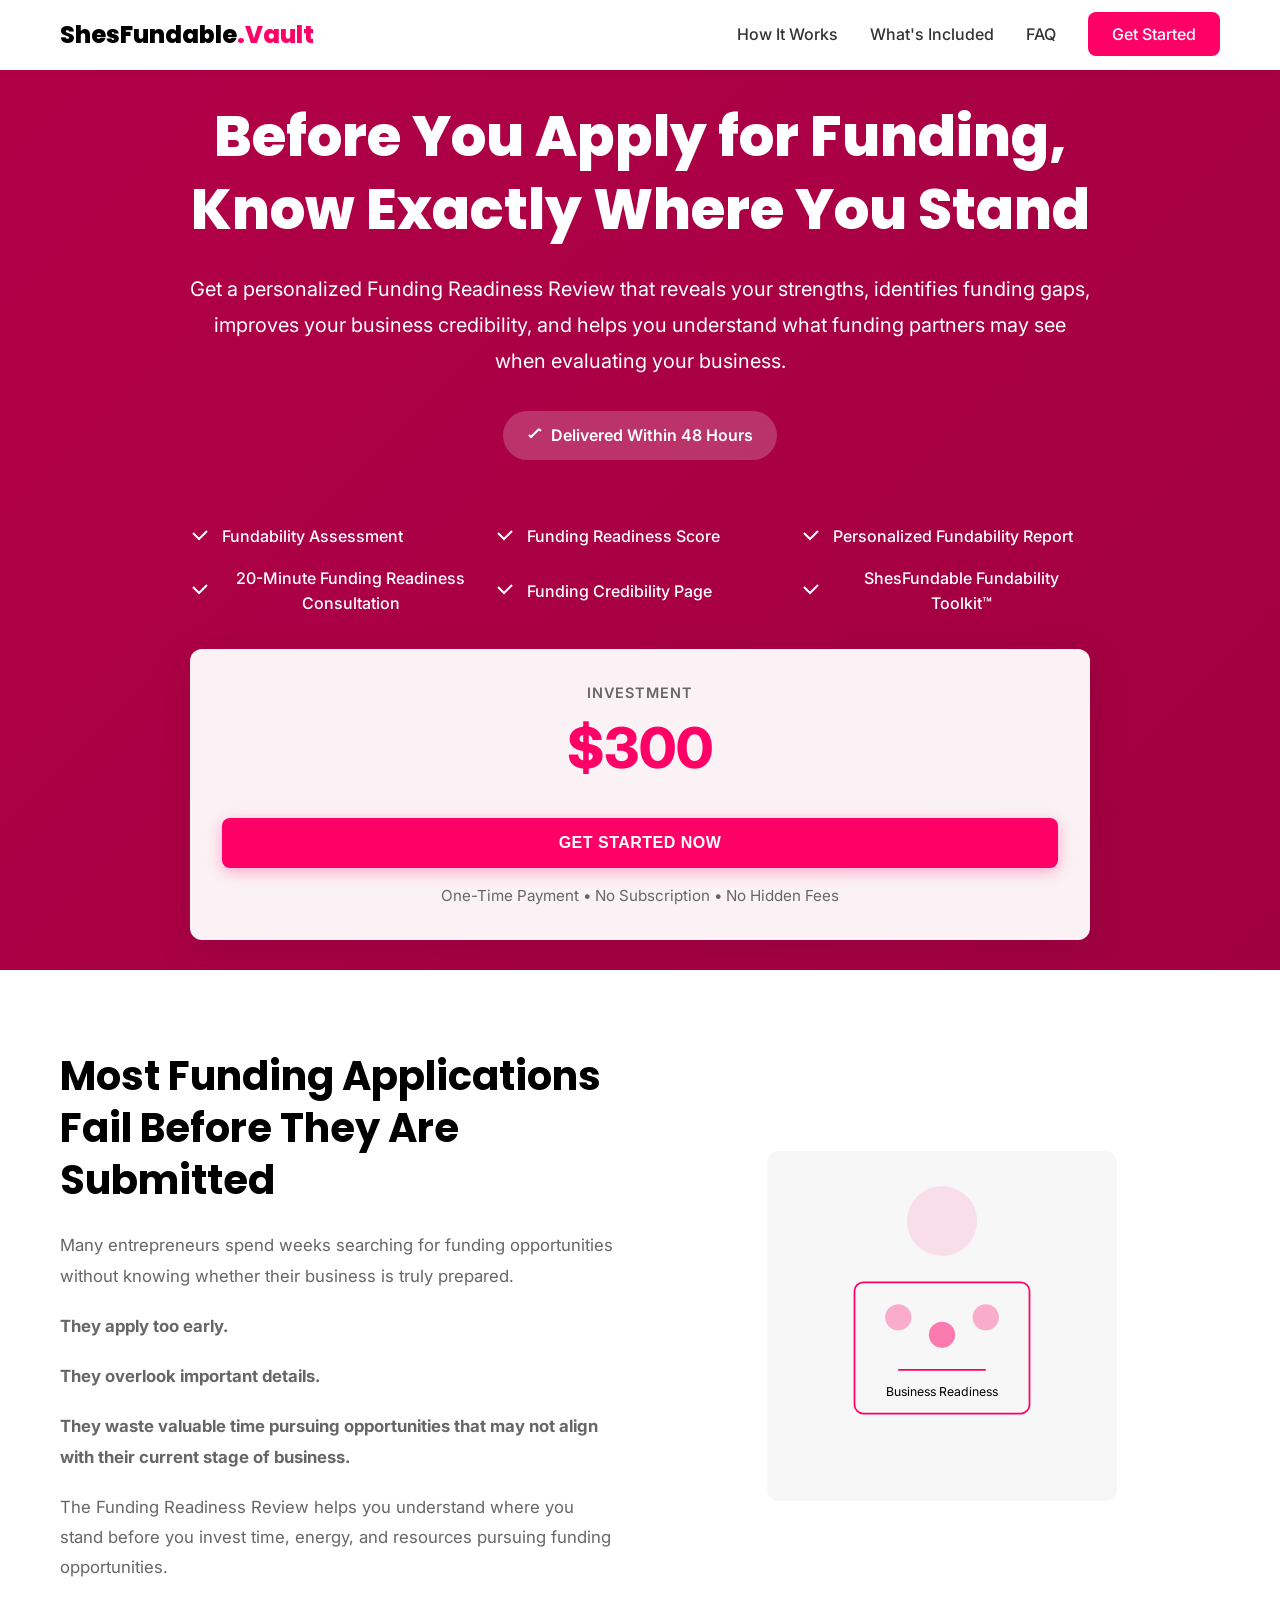
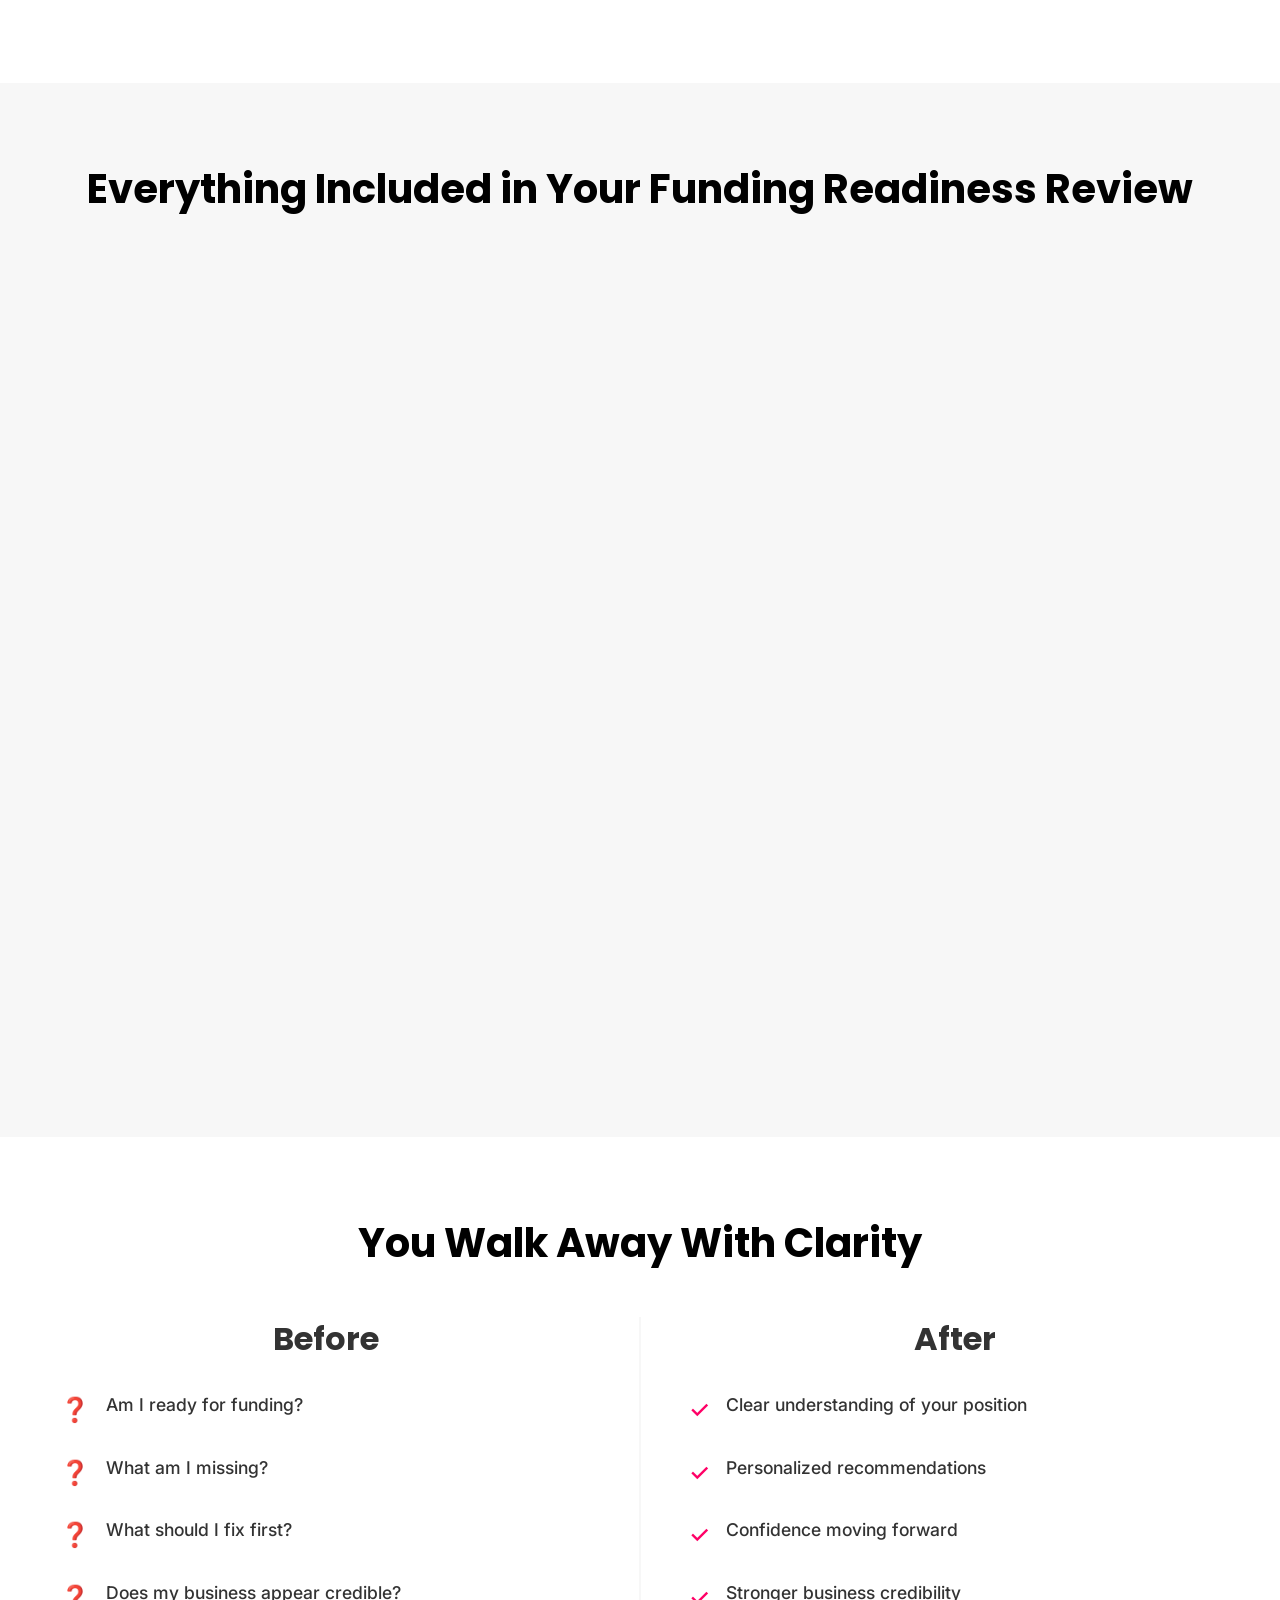
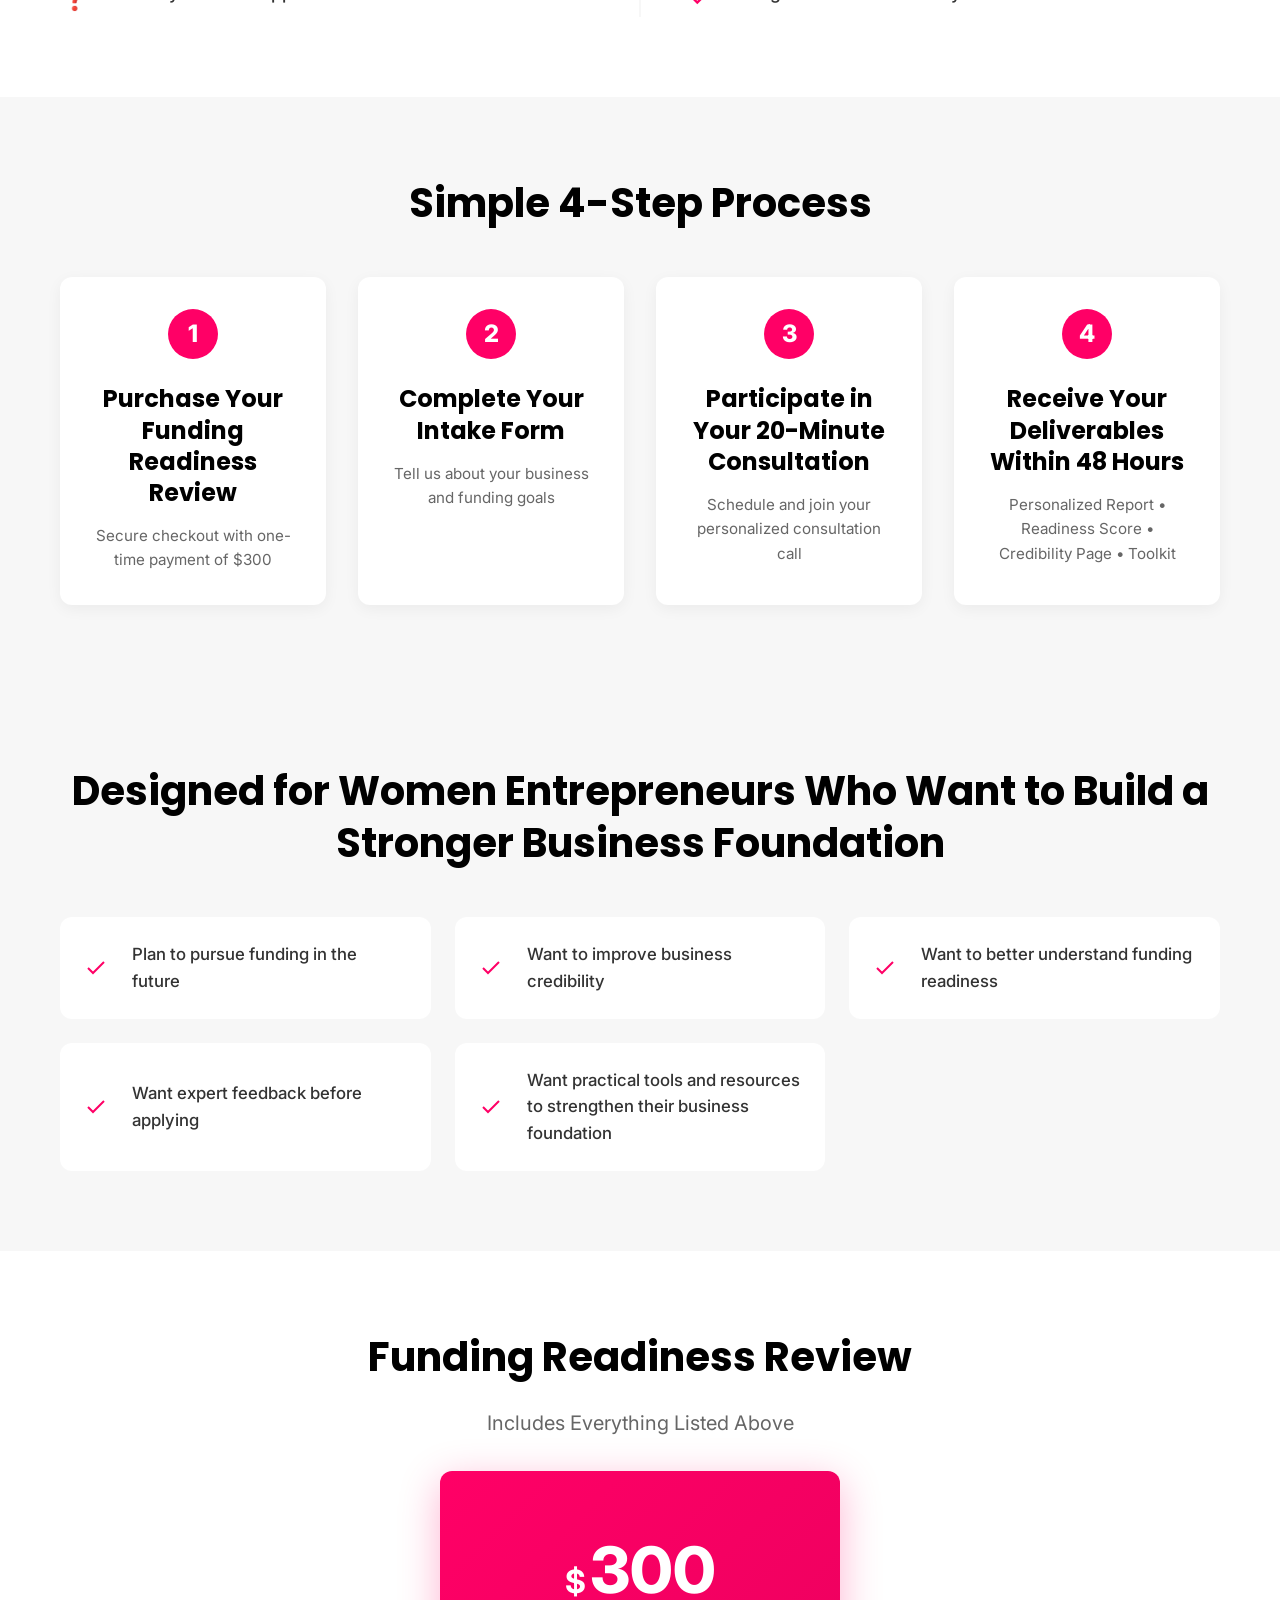
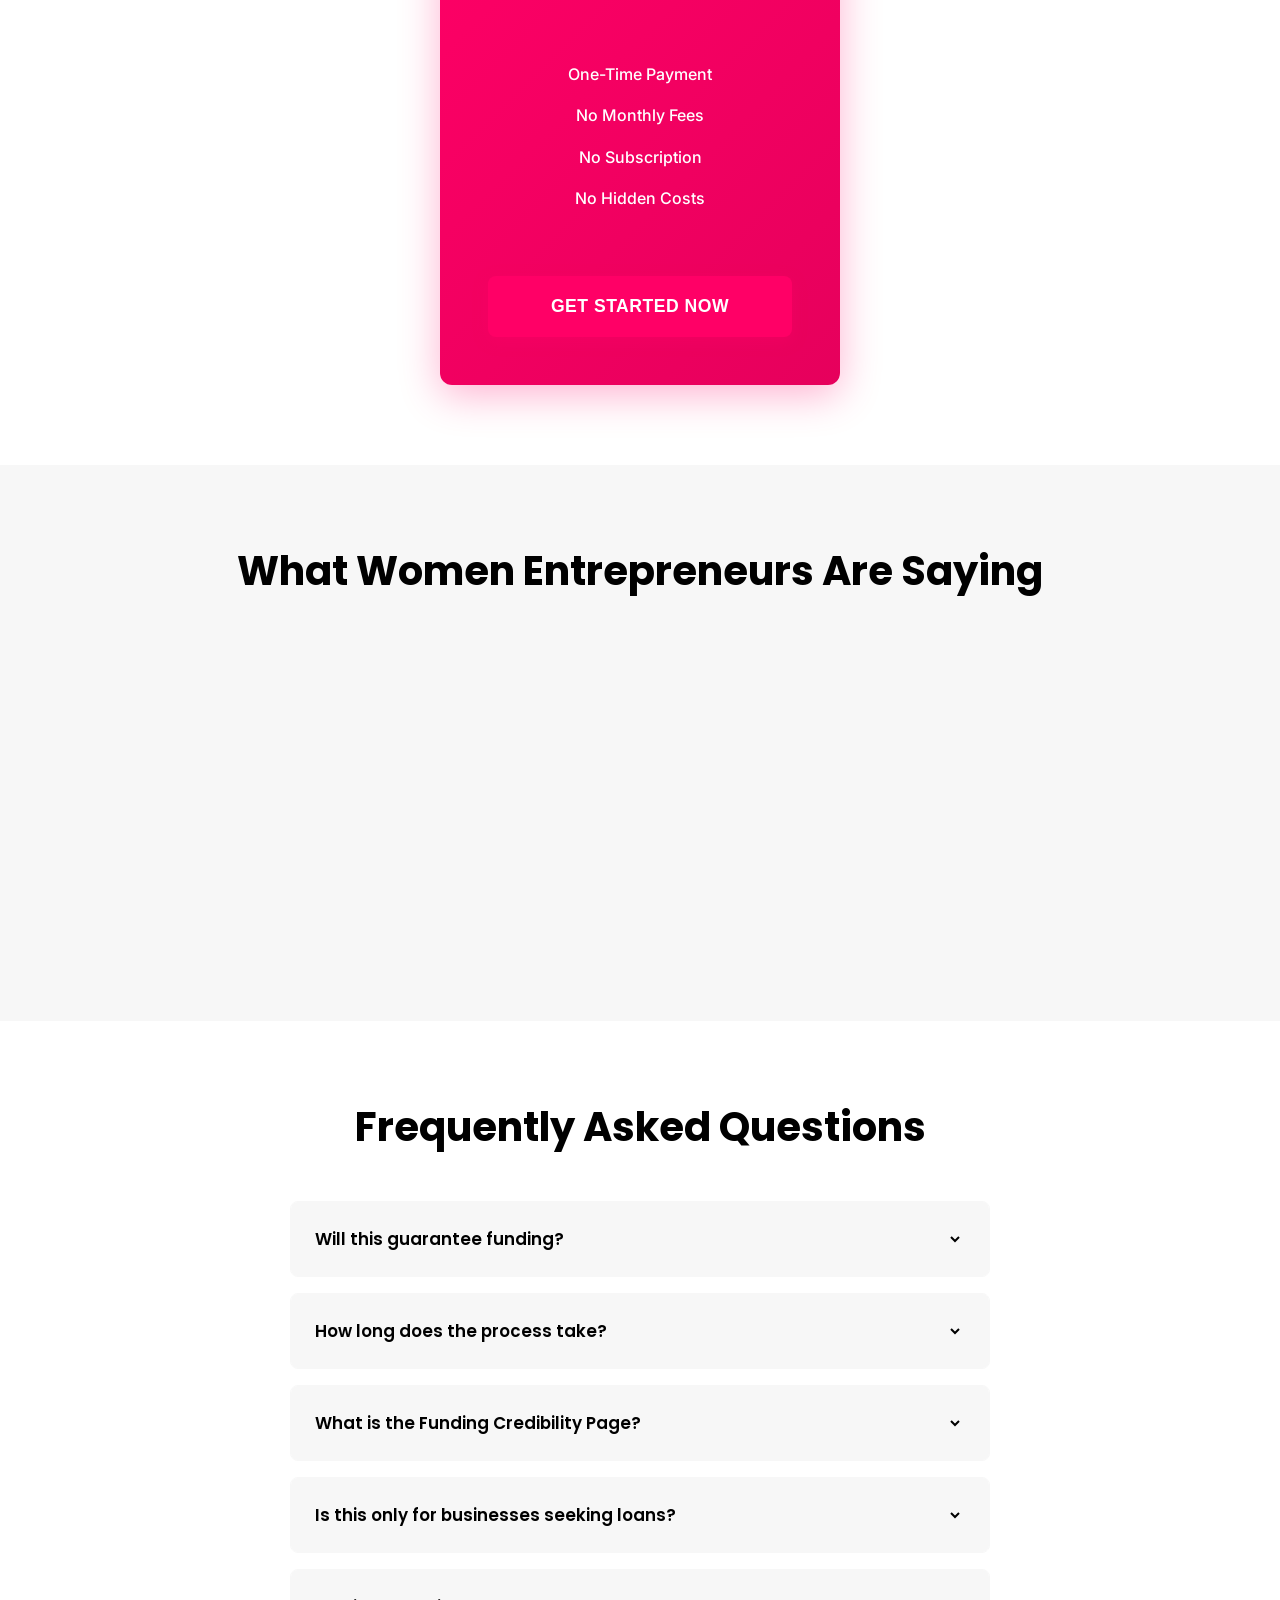
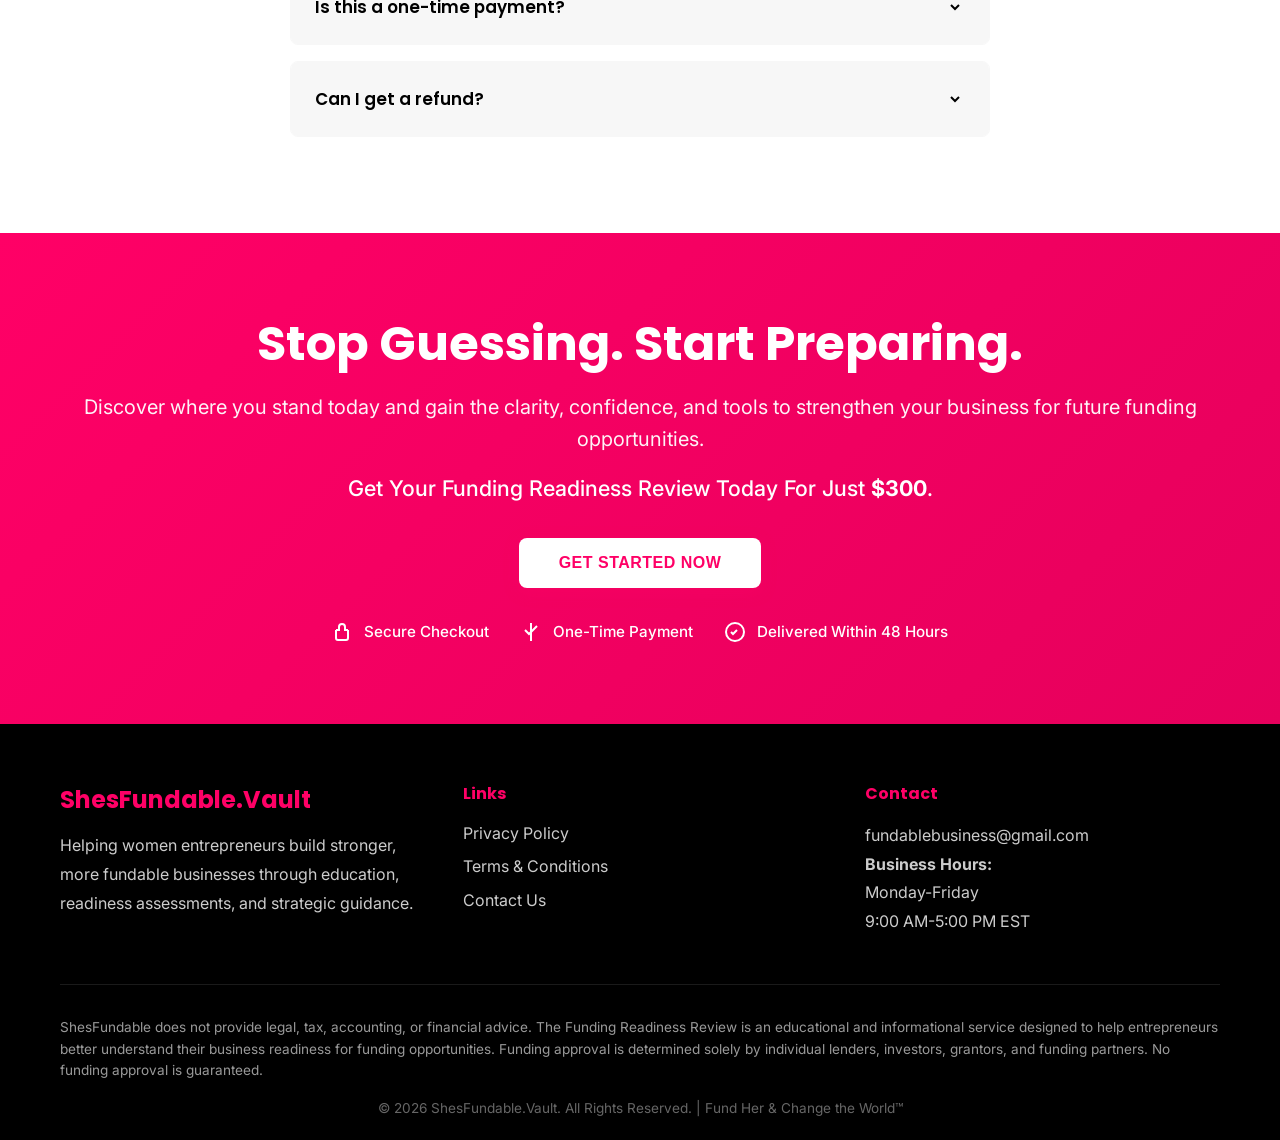
==== index.html @ 607b76cc "Initial commit: Complete ShesFundable.Vault landing page" ====
<!DOCTYPE html>
<html lang="en">
<head>
    <meta charset="UTF-8">
    <meta name="viewport" content="width=device-width, initial-scale=1.0">
    <meta name="description" content="Get a personalized Funding Readiness Review that reveals your strengths, identifies funding gaps, and helps you understand what funding partners may see when evaluating your business.">
    <meta name="theme-color" content="#FF0066">
    
    <!-- Open Graph Tags -->
    <meta property="og:title" content="ShesFundable.Vault - Funding Readiness Review">
    <meta property="og:description" content="Know exactly where you stand before applying for funding. Get clarity, confidence, and tools to strengthen your business.">
    <meta property="og:type" content="website">
    <meta property="og:url" content="https://shesfundable.vault">
    
    <!-- Schema Markup -->
    <script type="application/ld+json">
    {
      "@context": "https://schema.org",
      "@type": "Service",
      "name": "Funding Readiness Review",
      "description": "A personalized assessment service for women entrepreneurs preparing for funding.",
      "provider": {
        "@type": "Organization",
        "name": "ShesFundable.Vault",
        "url": "https://shesfundable.vault"
      },
      "areaServed": "US",
      "priceRange": "$300"
    }
    </script>
    
    <title>ShesFundable.Vault - Funding Readiness Review for Women Entrepreneurs</title>
    <link rel="stylesheet" href="styles.css">
    <link rel="preconnect" href="https://fonts.googleapis.com">
    <link rel="preconnect" href="https://fonts.gstatic.com" crossorigin>
    <link href="https://fonts.googleapis.com/css2?family=Poppins:wght@400;600;700;800&family=Inter:wght@400;500;600&display=swap" rel="stylesheet">
</head>
<body>
    <!-- Scroll to Top Button -->
    <button id="scrollToTop" class="scroll-to-top" aria-label="Scroll to top">
        <svg width="20" height="20" viewBox="0 0 20 20" fill="none" stroke="currentColor" stroke-width="2">
            <path d="M10 18V2M2 10l8-8 8 8"/>
        </svg>
    </button>

    <!-- Navigation -->
    <nav class="navbar" id="navbar">
        <div class="nav-container">
            <div class="nav-logo">
                <span class="logo-text">ShesFundable<span class="logo-vault">.Vault</span></span>
            </div>
            <ul class="nav-menu">
                <li><a href="#how-it-works" class="nav-link">How It Works</a></li>
                <li><a href="#what-included" class="nav-link">What's Included</a></li>
                <li><a href="#faq" class="nav-link">FAQ</a></li>
                <li><a href="#cta-section" class="nav-link nav-cta">Get Started</a></li>
            </ul>
            <div class="hamburger" id="hamburger">
                <span></span>
                <span></span>
                <span></span>
            </div>
        </div>
    </nav>

    <!-- Hero Section -->
    <section class="hero" id="hero">
        <div class="hero-overlay"></div>
        <div class="hero-content">
            <h1 class="hero-headline">Before You Apply for Funding, Know Exactly Where You Stand</h1>
            <p class="hero-subheadline">Get a personalized Funding Readiness Review that reveals your strengths, identifies funding gaps, improves your business credibility, and helps you understand what funding partners may see when evaluating your business.</p>
            
            <div class="delivery-badge">
                <svg width="16" height="16" viewBox="0 0 16 16" fill="none" stroke="currentColor" stroke-width="2">
                    <polyline points="12 2 4 10 2 8"></polyline>
                    <polyline points="12 2 14 4"></polyline>
                </svg>
                <span>Delivered Within 48 Hours</span>
            </div>

            <div class="offer-checklist">
                <div class="checklist-item">
                    <svg width="20" height="20" viewBox="0 0 20 20" fill="none" stroke="currentColor" stroke-width="2">
                        <polyline points="17 4 9 12 3 6"></polyline>
                    </svg>
                    <span>Fundability Assessment</span>
                </div>
                <div class="checklist-item">
                    <svg width="20" height="20" viewBox="0 0 20 20" fill="none" stroke="currentColor" stroke-width="2">
                        <polyline points="17 4 9 12 3 6"></polyline>
                    </svg>
                    <span>Funding Readiness Score</span>
                </div>
                <div class="checklist-item">
                    <svg width="20" height="20" viewBox="0 0 20 20" fill="none" stroke="currentColor" stroke-width="2">
                        <polyline points="17 4 9 12 3 6"></polyline>
                    </svg>
                    <span>Personalized Fundability Report</span>
                </div>
                <div class="checklist-item">
                    <svg width="20" height="20" viewBox="0 0 20 20" fill="none" stroke="currentColor" stroke-width="2">
                        <polyline points="17 4 9 12 3 6"></polyline>
                    </svg>
                    <span>20-Minute Funding Readiness Consultation</span>
                </div>
                <div class="checklist-item">
                    <svg width="20" height="20" viewBox="0 0 20 20" fill="none" stroke="currentColor" stroke-width="2">
                        <polyline points="17 4 9 12 3 6"></polyline>
                    </svg>
                    <span>Funding Credibility Page</span>
                </div>
                <div class="checklist-item">
                    <svg width="20" height="20" viewBox="0 0 20 20" fill="none" stroke="currentColor" stroke-width="2">
                        <polyline points="17 4 9 12 3 6"></polyline>
                    </svg>
                    <span>ShesFundable Fundability Toolkit™</span>
                </div>
            </div>

            <div class="pricing-card">
                <div class="price-label">Investment</div>
                <div class="price-amount">$300</div>
                <button class="cta-button cta-primary" onclick="scrollTo('#payment')">GET STARTED NOW</button>
                <p class="price-trust">One-Time Payment • No Subscription • No Hidden Fees</p>
            </div>
        </div>
    </section>

    <!-- Mobile Sticky CTA -->
    <div class="mobile-sticky-cta" id="mobileStickyCtaHero">
        <button class="cta-button cta-primary-small" onclick="scrollTo('#payment')">GET STARTED - $300</button>
    </div>

    <!-- Reality Section -->
    <section class="reality-section">
        <div class="container">
            <div class="reality-content">
                <div class="reality-text">
                    <h2>Most Funding Applications Fail Before They Are Submitted</h2>
                    <p>Many entrepreneurs spend weeks searching for funding opportunities without knowing whether their business is truly prepared.</p>
                    <p><strong>They apply too early.</strong></p>
                    <p><strong>They overlook important details.</strong></p>
                    <p><strong>They waste valuable time pursuing opportunities that may not align with their current stage of business.</strong></p>
                    <p>The Funding Readiness Review helps you understand where you stand before you invest time, energy, and resources pursuing funding opportunities.</p>
                </div>
                <div class="reality-illustration">
                    <div class="illustration-placeholder">
                        <svg width="100%" height="100%" viewBox="0 0 300 400" xmlns="http://www.w3.org/2000/svg">
                            <!-- Simplified business readiness illustration -->
                            <circle cx="150" cy="80" r="40" fill="#FF0066" opacity="0.1"/>
                            <rect x="50" y="150" width="200" height="150" rx="10" fill="#F7F7F7" stroke="#FF0066" stroke-width="2"/>
                            <circle cx="100" cy="190" r="15" fill="#FF0066" opacity="0.3"/>
                            <circle cx="150" cy="210" r="15" fill="#FF0066" opacity="0.5"/>
                            <circle cx="200" cy="190" r="15" fill="#FF0066" opacity="0.3"/>
                            <line x1="100" y1="250" x2="200" y2="250" stroke="#FF0066" stroke-width="2"/>
                            <text x="150" y="280" text-anchor="middle" font-family="Inter" font-size="14" fill="#000">Business Readiness</text>
                        </svg>
                    </div>
                </div>
            </div>
        </div>
    </section>

    <!-- What You Receive Section -->
    <section class="what-included" id="what-included">
        <div class="container">
            <h2 class="section-headline">Everything Included in Your Funding Readiness Review</h2>
            <div class="cards-grid">
                <div class="feature-card fade-in-up">
                    <div class="card-icon">
                        <svg width="40" height="40" viewBox="0 0 40 40" fill="none" stroke="#FF0066" stroke-width="2">
                            <rect x="4" y="8" width="32" height="24" rx="2"/>
                            <path d="M12 14h16M12 20h16M12 26h8"/>
                        </svg>
                    </div>
                    <h3>Fundability Assessment</h3>
                    <p>A detailed evaluation of key business factors commonly reviewed by lenders, investors, and funding partners. You'll gain insight into areas that may strengthen or weaken your overall funding readiness.</p>
                </div>

                <div class="feature-card fade-in-up">
                    <div class="card-icon">
                        <svg width="40" height="40" viewBox="0 0 40 40" fill="none" stroke="#FF0066" stroke-width="2">
                            <circle cx="20" cy="20" r="16"/>
                            <path d="M20 12v16M14 20h12"/>
                        </svg>
                    </div>
                    <h3>Funding Readiness Score</h3>
                    <p>Receive a clear snapshot of your current position. Your score helps you understand where your business stands today and provides a benchmark for future growth.</p>
                </div>

                <div class="feature-card fade-in-up">
                    <div class="card-icon">
                        <svg width="40" height="40" viewBox="0 0 40 40" fill="none" stroke="#FF0066" stroke-width="2">
                            <path d="M8 12h24v18H8z"/>
                            <path d="M12 16h4v8h-4zM20 14h4v10h-4zM28 18h4v6h-4z"/>
                        </svg>
                    </div>
                    <h3>Personalized Fundability Report</h3>
                    <p><strong>Includes:</strong> Strengths • Areas needing improvement • Funding readiness observations • Priority recommendations. No generic advice. No cookie-cutter templates. Your report is personalized to your business.</p>
                </div>

                <div class="feature-card fade-in-up">
                    <div class="card-icon">
                        <svg width="40" height="40" viewBox="0 0 40 40" fill="none" stroke="#FF0066" stroke-width="2">
                            <circle cx="20" cy="16" r="6"/>
                            <path d="M10 28c0-4.4 4.5-8 10-8s10 3.6 10 8"/>
                        </svg>
                    </div>
                    <h3>20-Minute Funding Readiness Consultation</h3>
                    <p>Review assessment findings. Discuss funding goals. Answer questions. Identify priorities and next steps.</p>
                </div>

                <div class="feature-card fade-in-up">
                    <div class="card-icon">
                        <svg width="40" height="40" viewBox="0 0 40 40" fill="none" stroke="#FF0066" stroke-width="2">
                            <rect x="6" y="8" width="28" height="24" rx="2"/>
                            <path d="M6 14h28M12 20h16"/>
                        </svg>
                    </div>
                    <h3>Funding Credibility Page</h3>
                    <p>A professional online business profile designed to improve visibility and credibility. Funding partners often research businesses online before making decisions.</p>
                </div>

                <div class="feature-card fade-in-up">
                    <div class="card-icon">
                        <svg width="40" height="40" viewBox="0 0 40 40" fill="none" stroke="#FF0066" stroke-width="2">
                            <rect x="6" y="8" width="28" height="24" rx="2"/>
                            <circle cx="20" cy="20" r="4"/>
                        </svg>
                    </div>
                    <h3>ShesFundable Fundability Toolkit™</h3>
                    <p><strong>Includes:</strong> Funding Document Checklist • Business Credit Guide • Funding Preparation Worksheet • Use-of-Funds Planner • Revenue Projection Template • Cash Flow Planning Worksheet • Lender Readiness Checklist</p>
                </div>
            </div>
        </div>
    </section>

    <!-- Benefits Section -->
    <section class="benefits-section">
        <div class="container">
            <h2 class="section-headline">You Walk Away With Clarity</h2>
            <div class="benefits-comparison">
                <div class="benefits-column">
                    <h3>Before</h3>
                    <ul class="benefits-list before">
                        <li><span class="icon">❓</span> Am I ready for funding?</li>
                        <li><span class="icon">❓</span> What am I missing?</li>
                        <li><span class="icon">❓</span> What should I fix first?</li>
                        <li><span class="icon">❓</span> Does my business appear credible?</li>
                    </ul>
                </div>
                <div class="divider"></div>
                <div class="benefits-column">
                    <h3>After</h3>
                    <ul class="benefits-list after">
                        <li><span class="icon">✓</span> Clear understanding of your position</li>
                        <li><span class="icon">✓</span> Personalized recommendations</li>
                        <li><span class="icon">✓</span> Confidence moving forward</li>
                        <li><span class="icon">✓</span> Stronger business credibility</li>
                    </ul>
                </div>
            </div>
        </div>
    </section>

    <!-- How It Works Section -->
    <section class="how-it-works" id="how-it-works">
        <div class="container">
            <h2 class="section-headline">Simple 4-Step Process</h2>
            <div class="timeline">
                <div class="timeline-item">
                    <div class="timeline-number">1</div>
                    <h3>Purchase Your Funding Readiness Review</h3>
                    <p>Secure checkout with one-time payment of $300</p>
                </div>
                <div class="timeline-connector"></div>
                <div class="timeline-item">
                    <div class="timeline-number">2</div>
                    <h3>Complete Your Intake Form</h3>
                    <p>Tell us about your business and funding goals</p>
                </div>
                <div class="timeline-connector"></div>
                <div class="timeline-item">
                    <div class="timeline-number">3</div>
                    <h3>Participate in Your 20-Minute Consultation</h3>
                    <p>Schedule and join your personalized consultation call</p>
                </div>
                <div class="timeline-connector"></div>
                <div class="timeline-item">
                    <div class="timeline-number">4</div>
                    <h3>Receive Your Deliverables Within 48 Hours</h3>
                    <p>Personalized Report • Readiness Score • Credibility Page • Toolkit</p>
                </div>
            </div>
        </div>
    </section>

    <!-- Who This Is For Section -->
    <section class="who-for-section">
        <div class="container">
            <h2 class="section-headline">Designed for Women Entrepreneurs Who Want to Build a Stronger Business Foundation</h2>
            <div class="who-for-checklist">
                <div class="who-for-item">
                    <svg width="24" height="24" viewBox="0 0 24 24" fill="none" stroke="#FF0066" stroke-width="2">
                        <polyline points="20 6 9 17 4 12"></polyline>
                    </svg>
                    <span>Plan to pursue funding in the future</span>
                </div>
                <div class="who-for-item">
                    <svg width="24" height="24" viewBox="0 0 24 24" fill="none" stroke="#FF0066" stroke-width="2">
                        <polyline points="20 6 9 17 4 12"></polyline>
                    </svg>
                    <span>Want to improve business credibility</span>
                </div>
                <div class="who-for-item">
                    <svg width="24" height="24" viewBox="0 0 24 24" fill="none" stroke="#FF0066" stroke-width="2">
                        <polyline points="20 6 9 17 4 12"></polyline>
                    </svg>
                    <span>Want to better understand funding readiness</span>
                </div>
                <div class="who-for-item">
                    <svg width="24" height="24" viewBox="0 0 24 24" fill="none" stroke="#FF0066" stroke-width="2">
                        <polyline points="20 6 9 17 4 12"></polyline>
                    </svg>
                    <span>Want expert feedback before applying</span>
                </div>
                <div class="who-for-item">
                    <svg width="24" height="24" viewBox="0 0 24 24" fill="none" stroke="#FF0066" stroke-width="2">
                        <polyline points="20 6 9 17 4 12"></polyline>
                    </svg>
                    <span>Want practical tools and resources to strengthen their business foundation</span>
                </div>
            </div>
        </div>
    </section>

    <!-- Investment Section -->
    <section class="investment-section" id="payment">
        <div class="container">
            <h2>Funding Readiness Review</h2>
            <p class="investment-subtext">Includes Everything Listed Above</p>
            <div class="investment-card">
                <div class="investment-price">
                    <span class="price-currency">$</span>
                    <span class="price-number">300</span>
                </div>
                <ul class="investment-details">
                    <li>One-Time Payment</li>
                    <li>No Monthly Fees</li>
                    <li>No Subscription</li>
                    <li>No Hidden Costs</li>
                </ul>
                <button class="cta-button cta-primary-large" id="ctaButton">GET STARTED NOW</button>
            </div>
        </div>
    </section>

    <!-- Testimonials Section -->
    <section class="testimonials-section">
        <div class="container">
            <h2 class="section-headline">What Women Entrepreneurs Are Saying</h2>
            <div class="testimonials-grid">
                <div class="testimonial-card fade-in-up">
                    <div class="star-rating">
                        <span class="star">★</span>
                        <span class="star">★</span>
                        <span class="star">★</span>
                        <span class="star">★</span>
                        <span class="star">★</span>
                    </div>
                    <p class="testimonial-text">"This review was exactly what I needed. I learned so much about my business and felt confident moving forward with my funding application."</p>
                    <p class="testimonial-author"><strong>Sarah Mitchell</strong></p>
                    <p class="testimonial-title">Founder, Digital Marketing Agency</p>
                </div>

                <div class="testimonial-card fade-in-up">
                    <div class="star-rating">
                        <span class="star">★</span>
                        <span class="star">★</span>
                        <span class="star">★</span>
                        <span class="star">★</span>
                        <span class="star">★</span>
                    </div>
                    <p class="testimonial-text">"The personalized report identified gaps I didn't even know existed. The toolkit has been invaluable as I prepare for the next round of funding."</p>
                    <p class="testimonial-author"><strong>Jessica Chen</strong></p>
                    <p class="testimonial-title">CEO, Tech Startup</p>
                </div>

                <div class="testimonial-card fade-in-up">
                    <div class="star-rating">
                        <span class="star">★</span>
                        <span class="star">★</span>
                        <span class="star">★</span>
                        <span class="star">★</span>
                        <span class="star">★</span>
                    </div>
                    <p class="testimonial-text">"The consultation was so helpful. I felt heard and understood. This is a must-have for any entrepreneur serious about getting funded."</p>
                    <p class="testimonial-author"><strong>Maria Rodriguez</strong></p>
                    <p class="testimonial-title">Founder, Sustainable Fashion Brand</p>
                </div>
            </div>
        </div>
    </section>

    <!-- FAQ Section -->
    <section class="faq-section" id="faq">
        <div class="container">
            <h2 class="section-headline">Frequently Asked Questions</h2>
            <div class="faq-container">
                <div class="faq-item">
                    <button class="faq-question" onclick="toggleFaq(this)">
                        <span>Will this guarantee funding?</span>
                        <svg class="faq-icon" width="20" height="20" viewBox="0 0 20 20" fill="none" stroke="currentColor" stroke-width="2">
                            <path d="M6 8l4 4 4-4"/>
                        </svg>
                    </button>
                    <div class="faq-answer">
                        <p>No. No legitimate provider can guarantee funding approval. This review is designed to help you better understand your current funding readiness and identify opportunities for improvement.</p>
                    </div>
                </div>

                <div class="faq-item">
                    <button class="faq-question" onclick="toggleFaq(this)">
                        <span>How long does the process take?</span>
                        <svg class="faq-icon" width="20" height="20" viewBox="0 0 20 20" fill="none" stroke="currentColor" stroke-width="2">
                            <path d="M6 8l4 4 4-4"/>
                        </svg>
                    </button>
                    <div class="faq-answer">
                        <p>All deliverables are provided within 48 hours following your consultation.</p>
                    </div>
                </div>

                <div class="faq-item">
                    <button class="faq-question" onclick="toggleFaq(this)">
                        <span>What is the Funding Credibility Page?</span>
                        <svg class="faq-icon" width="20" height="20" viewBox="0 0 20 20" fill="none" stroke="currentColor" stroke-width="2">
                            <path d="M6 8l4 4 4-4"/>
                        </svg>
                    </button>
                    <div class="faq-answer">
                        <p>A professionally designed online business profile (one page) that helps strengthen your visibility and credibility.</p>
                    </div>
                </div>

                <div class="faq-item">
                    <button class="faq-question" onclick="toggleFaq(this)">
                        <span>Is this only for businesses seeking loans?</span>
                        <svg class="faq-icon" width="20" height="20" viewBox="0 0 20 20" fill="none" stroke="currentColor" stroke-width="2">
                            <path d="M6 8l4 4 4-4"/>
                        </svg>
                    </button>
                    <div class="faq-answer">
                        <p>No. The review is valuable for entrepreneurs seeking various forms of capital and those wanting to strengthen their overall business foundation.</p>
                    </div>
                </div>

                <div class="faq-item">
                    <button class="faq-question" onclick="toggleFaq(this)">
                        <span>Is this a one-time payment?</span>
                        <svg class="faq-icon" width="20" height="20" viewBox="0 0 20 20" fill="none" stroke="currentColor" stroke-width="2">
                            <path d="M6 8l4 4 4-4"/>
                        </svg>
                    </button>
                    <div class="faq-answer">
                        <p>Yes. The Funding Readiness Review is a one-time investment of $300.</p>
                    </div>
                </div>

                <div class="faq-item">
                    <button class="faq-question" onclick="toggleFaq(this)">
                        <span>Can I get a refund?</span>
                        <svg class="faq-icon" width="20" height="20" viewBox="0 0 20 20" fill="none" stroke="currentColor" stroke-width="2">
                            <path d="M6 8l4 4 4-4"/>
                        </svg>
                    </button>
                    <div class="faq-answer">
                        <p>All sales are final. Because this package includes a personal 1:1 consultation and custom digital deliverables built specifically for your business, we do not offer refunds.</p>
                    </div>
                </div>
            </div>
        </div>
    </section>

    <!-- Final CTA Section -->
    <section class="final-cta-section" id="cta-section">
        <div class="container">
            <h2>Stop Guessing. Start Preparing.</h2>
            <p class="final-cta-copy">Discover where you stand today and gain the clarity, confidence, and tools to strengthen your business for future funding opportunities.</p>
            <p class="final-cta-offer">Get Your Funding Readiness Review Today For Just <strong>$300</strong>.</p>
            <button class="cta-button cta-final" onclick="scrollTo('#payment')">GET STARTED NOW</button>
            <div class="trust-indicators">
                <div class="trust-item">
                    <svg width="20" height="20" viewBox="0 0 20 20" fill="none" stroke="currentColor" stroke-width="2">
                        <path d="M16 8h-3V5a3 3 0 0 0-6 0v3H4m0 0v8a2 2 0 0 0 2 2h8a2 2 0 0 0 2-2V8"/>
                    </svg>
                    <span>Secure Checkout</span>
                </div>
                <div class="trust-item">
                    <svg width="20" height="20" viewBox="0 0 20 20" fill="none" stroke="currentColor" stroke-width="2">
                        <path d="M10 1v18M4 8l4 4 8-8"/>
                    </svg>
                    <span>One-Time Payment</span>
                </div>
                <div class="trust-item">
                    <svg width="20" height="20" viewBox="0 0 20 20" fill="none" stroke="currentColor" stroke-width="2">
                        <circle cx="10" cy="10" r="9"/>
                        <path d="M6 10l2 2 4-4"/>
                    </svg>
                    <span>Delivered Within 48 Hours</span>
                </div>
            </div>
        </div>
    </section>

    <!-- Footer -->
    <footer class="footer">
        <div class="footer-container">
            <div class="footer-content">
                <div class="footer-section">
                    <h3>ShesFundable.Vault</h3>
                    <p>Helping women entrepreneurs build stronger, more fundable businesses through education, readiness assessments, and strategic guidance.</p>
                </div>
                <div class="footer-section">
                    <h4>Links</h4>
                    <ul>
                        <li><a href="#privacy">Privacy Policy</a></li>
                        <li><a href="#terms">Terms & Conditions</a></li>
                        <li><a href="#contact">Contact Us</a></li>
                    </ul>
                </div>
                <div class="footer-section">
                    <h4>Contact</h4>
                    <p><a href="mailto:fundablebusiness@gmail.com">fundablebusiness@gmail.com</a></p>
                    <p><strong>Business Hours:</strong><br>Monday-Friday<br>9:00 AM-5:00 PM EST</p>
                </div>
            </div>
            <div class="footer-bottom">
                <div class="disclaimer">
                    <p>ShesFundable does not provide legal, tax, accounting, or financial advice. The Funding Readiness Review is an educational and informational service designed to help entrepreneurs better understand their business readiness for funding opportunities. Funding approval is determined solely by individual lenders, investors, grantors, and funding partners. No funding approval is guaranteed.</p>
                </div>
                <div class="copyright">
                    <p>© 2026 ShesFundable.Vault. All Rights Reserved. | Fund Her & Change the World™</p>
                </div>
            </div>
        </div>
    </footer>

    <script src="script.js"></script>
</body>
</html>
---- styles.css ----
:root {
    --primary-pink: #FF0066;
    --black: #000000;
    --white: #FFFFFF;
    --light-gray: #F7F7F7;
    --dark-gray: #333333;
    --medium-gray: #666666;
    --border-radius: 8px;
    --transition: all 0.3s ease;
}

* {
    margin: 0;
    padding: 0;
    box-sizing: border-box;
}

html {
    scroll-behavior: smooth;
}

body {
    font-family: 'Inter', sans-serif;
    color: var(--dark-gray);
    line-height: 1.6;
    overflow-x: hidden;
}

/* Typography */
h1, h2, h3, h4, h5, h6 {
    font-family: 'Poppins', sans-serif;
    font-weight: 700;
    line-height: 1.3;
}

h1 {
    font-size: 3.5rem;
    font-weight: 800;
}

h2 {
    font-size: 2.5rem;
    margin-bottom: 1.5rem;
}

h3 {
    font-size: 1.5rem;
    margin-bottom: 1rem;
}

/* Container */
.container {
    max-width: 1200px;
    margin: 0 auto;
    padding: 0 20px;
}

/* Navigation */
.navbar {
    position: sticky;
    top: 0;
    background-color: var(--white);
    box-shadow: 0 2px 10px rgba(0, 0, 0, 0.05);
    z-index: 1000;
    transition: var(--transition);
}

.nav-container {
    max-width: 1200px;
    margin: 0 auto;
    padding: 1rem 20px;
    display: flex;
    justify-content: space-between;
    align-items: center;
}

.nav-logo {
    font-size: 1.5rem;
    font-weight: 800;
    font-family: 'Poppins', sans-serif;
    color: var(--black);
    text-decoration: none;
}

.logo-vault {
    color: var(--primary-pink);
}

.nav-menu {
    display: flex;
    list-style: none;
    gap: 2rem;
    align-items: center;
}

.nav-link {
    text-decoration: none;
    color: var(--dark-gray);
    font-weight: 500;
    transition: color 0.3s ease;
}

.nav-link:hover {
    color: var(--primary-pink);
}

.nav-cta {
    background-color: var(--primary-pink);
    color: var(--white) !important;
    padding: 0.75rem 1.5rem;
    border-radius: var(--border-radius);
}

.nav-cta:hover {
    background-color: #E6005C;
}

.hamburger {
    display: none;
    flex-direction: column;
    cursor: pointer;
}

.hamburger span {
    width: 25px;
    height: 3px;
    background-color: var(--black);
    margin: 5px 0;
    transition: var(--transition);
}

/* Scroll to Top Button */
.scroll-to-top {
    position: fixed;
    bottom: 30px;
    right: 30px;
    background-color: var(--primary-pink);
    color: var(--white);
    border: none;
    border-radius: 50%;
    width: 50px;
    height: 50px;
    display: flex;
    align-items: center;
    justify-content: center;
    cursor: pointer;
    opacity: 0;
    visibility: hidden;
    transition: var(--transition);
    z-index: 999;
    box-shadow: 0 4px 12px rgba(255, 0, 102, 0.3);
}

.scroll-to-top.show {
    opacity: 1;
    visibility: visible;
}

.scroll-to-top:hover {
    background-color: #E6005C;
    transform: translateY(-3px);
}

/* Hero Section */
.hero {
    position: relative;
    height: 100vh;
    min-height: 600px;
    background: linear-gradient(135deg, #FF0066 0%, #E6005C 100%);
    display: flex;
    align-items: center;
    justify-content: center;
    padding: 60px 20px;
    overflow: hidden;
}

.hero-overlay {
    position: absolute;
    top: 0;
    left: 0;
    right: 0;
    bottom: 0;
    background-color: rgba(0, 0, 0, 0.3);
}

.hero-content {
    position: relative;
    z-index: 2;
    max-width: 900px;
    color: var(--white);
    text-align: center;
}

.hero-headline {
    font-size: 3.5rem;
    margin-bottom: 1.5rem;
    color: var(--white);
    animation: fadeInUp 0.8s ease;
}

.hero-subheadline {
    font-size: 1.25rem;
    margin-bottom: 2rem;
    line-height: 1.8;
    opacity: 0.95;
    animation: fadeInUp 0.8s ease 0.1s both;
}

.delivery-badge {
    display: inline-flex;
    align-items: center;
    gap: 0.5rem;
    background-color: rgba(255, 255, 255, 0.2);
    padding: 0.75rem 1.5rem;
    border-radius: 50px;
    margin-bottom: 2rem;
    font-weight: 600;
    animation: fadeInUp 0.8s ease 0.2s both;
}

.offer-checklist {
    display: grid;
    grid-template-columns: repeat(auto-fit, minmax(280px, 1fr));
    gap: 1rem;
    margin: 2rem 0;
    animation: fadeInUp 0.8s ease 0.3s both;
}

.checklist-item {
    display: flex;
    align-items: center;
    gap: 0.75rem;
    font-size: 1rem;
    font-weight: 500;
}

.checklist-item svg {
    flex-shrink: 0;
    stroke: var(--white);
}

.pricing-card {
    background-color: rgba(255, 255, 255, 0.95);
    color: var(--black);
    padding: 2rem;
    border-radius: 12px;
    margin-top: 2rem;
    box-shadow: 0 10px 40px rgba(0, 0, 0, 0.1);
    animation: fadeInUp 0.8s ease 0.4s both;
}

.price-label {
    font-size: 0.9rem;
    color: var(--medium-gray);
    text-transform: uppercase;
    letter-spacing: 1px;
    font-weight: 600;
}

.price-amount {
    font-size: 3.5rem;
    font-weight: 800;
    color: var(--primary-pink);
    margin-bottom: 1.5rem;
}

.price-trust {
    font-size: 0.95rem;
    color: var(--medium-gray);
    margin-top: 1rem;
}

/* CTA Buttons */
.cta-button {
    background-color: var(--primary-pink);
    color: var(--white);
    border: none;
    padding: 1rem 2.5rem;
    border-radius: var(--border-radius);
    font-size: 1rem;
    font-weight: 700;
    cursor: pointer;
    transition: var(--transition);
    text-transform: uppercase;
    letter-spacing: 0.5px;
    box-shadow: 0 4px 15px rgba(255, 0, 102, 0.3);
}

.cta-button:hover {
    background-color: #E6005C;
    transform: translateY(-2px);
    box-shadow: 0 6px 20px rgba(255, 0, 102, 0.4);
}

.cta-button:active {
    transform: translateY(0);
}

.cta-primary {
    width: 100%;
}

.cta-primary-large {
    width: 100%;
    padding: 1.25rem 2.5rem;
    font-size: 1.1rem;
    margin-top: 1.5rem;
}

.cta-primary-small {
    padding: 0.75rem 1.5rem;
    font-size: 0.95rem;
}

.cta-final {
    margin-top: 1.5rem;
}

/* Mobile Sticky CTA */
.mobile-sticky-cta {
    display: none;
    position: fixed;
    bottom: 0;
    left: 0;
    right: 0;
    background-color: var(--white);
    padding: 1rem;
    box-shadow: 0 -2px 10px rgba(0, 0, 0, 0.1);
    z-index: 900;
}

/* Sections */
section {
    padding: 80px 0;
}

.reality-section {
    background-color: var(--white);
}

.reality-content {
    display: grid;
    grid-template-columns: 1fr 1fr;
    gap: 3rem;
    align-items: center;
}

.reality-text h2 {
    color: var(--black);
    margin-bottom: 1.5rem;
}

.reality-text p {
    margin-bottom: 1.25rem;
    font-size: 1.05rem;
    line-height: 1.8;
    color: var(--medium-gray);
}

.reality-illustration {
    display: flex;
    align-items: center;
    justify-content: center;
}

.illustration-placeholder {
    width: 100%;
    max-width: 350px;
    aspect-ratio: 1;
    background-color: var(--light-gray);
    border-radius: 12px;
    display: flex;
    align-items: center;
    justify-content: center;
}

.what-included {
    background-color: var(--light-gray);
}

.section-headline {
    text-align: center;
    margin-bottom: 3rem;
    color: var(--black);
}

.cards-grid {
    display: grid;
    grid-template-columns: repeat(auto-fit, minmax(300px, 1fr));
    gap: 2rem;
}

.feature-card {
    background-color: var(--white);
    padding: 2rem;
    border-radius: 12px;
    text-align: center;
    transition: var(--transition);
    box-shadow: 0 4px 15px rgba(0, 0, 0, 0.05);
}

.feature-card:hover {
    transform: translateY(-8px);
    box-shadow: 0 12px 30px rgba(255, 0, 102, 0.15);
}

.card-icon {
    width: 60px;
    height: 60px;
    background-color: #FFE6F0;
    border-radius: 50%;
    display: flex;
    align-items: center;
    justify-content: center;
    margin: 0 auto 1.5rem;
}

.feature-card h3 {
    margin-bottom: 1rem;
    color: var(--black);
}

.feature-card p {
    color: var(--medium-gray);
    font-size: 0.95rem;
    line-height: 1.7;
}

/* Benefits Section */
.benefits-section {
    background-color: var(--white);
}

.benefits-comparison {
    display: grid;
    grid-template-columns: 1fr auto 1fr;
    gap: 3rem;
    align-items: center;
}

.benefits-column h3 {
    margin-bottom: 2rem;
    text-align: center;
    font-size: 2rem;
}

.benefits-list {
    list-style: none;
    display: flex;
    flex-direction: column;
    gap: 1.5rem;
}

.benefits-list li {
    display: flex;
    align-items: flex-start;
    gap: 1rem;
    font-size: 1.1rem;
    font-weight: 500;
}

.benefits-list .icon {
    font-size: 1.5rem;
    flex-shrink: 0;
}

.benefits-list.before .icon {
    color: var(--medium-gray);
}

.benefits-list.after .icon {
    color: var(--primary-pink);
}

.divider {
    width: 2px;
    background-color: var(--light-gray);
    min-height: 300px;
}

/* How It Works */
.how-it-works {
    background-color: var(--light-gray);
}

.timeline {
    display: grid;
    grid-template-columns: repeat(auto-fit, minmax(250px, 1fr));
    gap: 2rem;
    position: relative;
}

.timeline-item {
    background-color: var(--white);
    padding: 2rem;
    border-radius: 12px;
    text-align: center;
    position: relative;
    box-shadow: 0 4px 15px rgba(0, 0, 0, 0.05);
}

.timeline-number {
    display: flex;
    align-items: center;
    justify-content: center;
    width: 50px;
    height: 50px;
    background-color: var(--primary-pink);
    color: var(--white);
    border-radius: 50%;
    font-size: 1.5rem;
    font-weight: 800;
    margin: 0 auto 1.5rem;
}

.timeline-item h3 {
    margin-bottom: 1rem;
    color: var(--black);
}

.timeline-item p {
    color: var(--medium-gray);
    font-size: 0.95rem;
}

.timeline-connector {
    display: none;
}

/* Who For Section */
.who-for-section {
    background-color: var(--light-gray);
}

.who-for-checklist {
    display: grid;
    grid-template-columns: repeat(auto-fit, minmax(300px, 1fr));
    gap: 1.5rem;
}

.who-for-item {
    display: flex;
    align-items: center;
    gap: 1.5rem;
    padding: 1.5rem;
    background-color: var(--white);
    border-radius: 12px;
    font-size: 1.05rem;
    font-weight: 500;
}

.who-for-item svg {
    flex-shrink: 0;
    width: 24px;
    height: 24px;
}

/* Investment Section */
.investment-section {
    background-color: var(--white);
    text-align: center;
}

.investment-section h2 {
    color: var(--black);
}

.investment-subtext {
    font-size: 1.25rem;
    color: var(--medium-gray);
    margin-bottom: 2rem;
}

.investment-card {
    background: linear-gradient(135deg, #FF0066 0%, #E6005C 100%);
    color: var(--white);
    padding: 3rem;
    border-radius: 12px;
    max-width: 400px;
    margin: 0 auto;
    box-shadow: 0 10px 40px rgba(255, 0, 102, 0.3);
}

.investment-price {
    display: flex;
    align-items: baseline;
    justify-content: center;
    gap: 0.25rem;
    margin-bottom: 2rem;
}

.price-currency {
    font-size: 2rem;
    font-weight: 700;
}

.price-number {
    font-size: 4rem;
    font-weight: 800;
}

.investment-details {
    list-style: none;
    margin-bottom: 2rem;
}

.investment-details li {
    padding: 0.5rem 0;
    font-weight: 500;
}

/* Testimonials */
.testimonials-section {
    background-color: var(--light-gray);
}

.testimonials-grid {
    display: grid;
    grid-template-columns: repeat(auto-fit, minmax(300px, 1fr));
    gap: 2rem;
}

.testimonial-card {
    background-color: var(--white);
    padding: 2rem;
    border-radius: 12px;
    box-shadow: 0 4px 15px rgba(0, 0, 0, 0.05);
    transition: var(--transition);
}

.testimonial-card:hover {
    transform: translateY(-8px);
    box-shadow: 0 12px 30px rgba(255, 0, 102, 0.15);
}

.star-rating {
    display: flex;
    gap: 0.25rem;
    margin-bottom: 1rem;
}

.star {
    color: #FFC107;
    font-size: 1.25rem;
}

.testimonial-text {
    font-style: italic;
    color: var(--medium-gray);
    margin-bottom: 1rem;
    line-height: 1.8;
}

.testimonial-author {
    font-weight: 700;
    color: var(--black);
    margin-bottom: 0.25rem;
}

.testimonial-title {
    color: var(--medium-gray);
    font-size: 0.9rem;
}

/* FAQ Section */
.faq-section {
    background-color: var(--white);
}

.faq-container {
    max-width: 700px;
    margin: 0 auto;
}

.faq-item {
    margin-bottom: 1rem;
    border: 1px solid var(--light-gray);
    border-radius: var(--border-radius);
    overflow: hidden;
}

.faq-question {
    width: 100%;
    padding: 1.5rem;
    background-color: var(--light-gray);
    border: none;
    display: flex;
    justify-content: space-between;
    align-items: center;
    cursor: pointer;
    font-size: 1.05rem;
    font-weight: 600;
    color: var(--black);
    transition: var(--transition);
    font-family: 'Poppins', sans-serif;
}

.faq-question:hover {
    background-color: #E8E8E8;
}

.faq-icon {
    transition: transform 0.3s ease;
}

.faq-item.active .faq-icon {
    transform: rotate(180deg);
}

.faq-answer {
    max-height: 0;
    overflow: hidden;
    transition: max-height 0.3s ease;
    background-color: var(--white);
}

.faq-item.active .faq-answer {
    max-height: 500px;
}

.faq-answer p {
    padding: 1.5rem;
    color: var(--medium-gray);
    line-height: 1.8;
}

/* Final CTA Section */
.final-cta-section {
    background: linear-gradient(135deg, #FF0066 0%, #E6005C 100%);
    color: var(--white);
    text-align: center;
}

.final-cta-section h2 {
    color: var(--white);
    font-size: 3rem;
    margin-bottom: 1rem;
}

.final-cta-copy {
    font-size: 1.25rem;
    margin-bottom: 1rem;
    opacity: 0.95;
}

.final-cta-offer {
    font-size: 1.35rem;
    margin-bottom: 2rem;
    font-weight: 500;
}

.cta-final {
    background-color: var(--white);
    color: var(--primary-pink);
    margin: 0 auto;
}

.cta-final:hover {
    background-color: var(--light-gray);
}

.trust-indicators {
    display: flex;
    justify-content: center;
    gap: 2rem;
    margin-top: 2rem;
    flex-wrap: wrap;
}

.trust-item {
    display: flex;
    align-items: center;
    gap: 0.75rem;
    font-weight: 500;
    font-size: 0.95rem;
}

.trust-item svg {
    width: 20px;
    height: 20px;
}

/* Footer */
.footer {
    background-color: var(--black);
    color: var(--white);
    padding: 60px 0 20px;
}

.footer-container {
    max-width: 1200px;
    margin: 0 auto;
    padding: 0 20px;
}

.footer-content {
    display: grid;
    grid-template-columns: repeat(auto-fit, minmax(300px, 1fr));
    gap: 3rem;
    margin-bottom: 3rem;
}

.footer-section h3,
.footer-section h4 {
    color: var(--primary-pink);
    margin-bottom: 1rem;
}

.footer-section p {
    color: #CCCCCC;
    line-height: 1.8;
}

.footer-section ul {
    list-style: none;
}

.footer-section a {
    color: #CCCCCC;
    text-decoration: none;
    transition: color 0.3s ease;
}

.footer-section a:hover {
    color: var(--primary-pink);
}

.footer-section li {
    margin-bottom: 0.5rem;
}

.footer-bottom {
    border-top: 1px solid rgba(255, 255, 255, 0.1);
    padding-top: 2rem;
}

.disclaimer {
    font-size: 0.85rem;
    color: #999999;
    margin-bottom: 1rem;
    line-height: 1.6;
}

.copyright {
    text-align: center;
    color: #666666;
    font-size: 0.85rem;
}

/* Animations */
@keyframes fadeInUp {
    from {
        opacity: 0;
        transform: translateY(30px);
    }
    to {
        opacity: 1;
        transform: translateY(0);
    }
}

.fade-in-up {
    animation: fadeInUp 0.6s ease-out;
}

@keyframes slideInFromLeft {
    from {
        opacity: 0;
        transform: translateX(-30px);
    }
    to {
        opacity: 1;
        transform: translateX(0);
    }
}

/* Responsive Design */
@media (max-width: 768px) {
    h1 {
        font-size: 2.5rem;
    }

    h2 {
        font-size: 1.8rem;
    }

    h3 {
        font-size: 1.25rem;
    }

    .nav-menu {
        display: none;
    }

    .hamburger {
        display: flex;
    }

    .hamburger.active span:nth-child(1) {
        transform: rotate(45deg) translateY(10px);
    }

    .hamburger.active span:nth-child(2) {
        opacity: 0;
    }

    .hamburger.active span:nth-child(3) {
        transform: rotate(-45deg) translateY(-10px);
    }

    .hero {
        height: auto;
        min-height: 600px;
        padding: 40px 20px;
    }

    .hero-headline {
        font-size: 2rem;
    }

    .hero-subheadline {
        font-size: 1rem;
    }

    .offer-checklist {
        grid-template-columns: 1fr;
    }

    .mobile-sticky-cta {
        display: block;
    }

    .reality-content {
        grid-template-columns: 1fr;
    }

    .benefits-comparison {
        grid-template-columns: 1fr;
        gap: 2rem;
    }

    .divider {
        display: none;
    }

    .benefits-column h3 {
        text-align: left;
    }

    .trust-indicators {
        gap: 1rem;
    }

    section {
        padding: 50px 0;
    }

    .scroll-to-top {
        bottom: 20px;
        right: 20px;
        width: 40px;
        height: 40px;
    }

    .final-cta-section h2 {
        font-size: 2rem;
    }
}

@media (max-width: 480px) {
    h1 {
        font-size: 1.75rem;
    }

    h2 {
        font-size: 1.5rem;
    }

    .hero-headline {
        font-size: 1.5rem;
    }

    .hero-subheadline {
        font-size: 0.95rem;
    }

    .pricing-card {
        padding: 1.5rem;
    }

    .price-amount {
        font-size: 2.5rem;
    }

    .cta-button {
        padding: 0.75rem 1.5rem;
        font-size: 0.9rem;
    }

    .investment-card {
        padding: 2rem;
    }

    .investment-price {
        gap: 0;
    }

    .price-currency {
        font-size: 1.5rem;
    }

    .price-number {
        font-size: 2.5rem;
    }

    .timeline {
        grid-template-columns: 1fr;
    }

    .final-cta-section h2 {
        font-size: 1.5rem;
    }

    .final-cta-copy {
        font-size: 1rem;
    }

    .footer-content {
        grid-template-columns: 1fr;
        gap: 2rem;
    }

    section {
        padding: 40px 0;
    }
}

/* Accessibility */
@media (prefers-reduced-motion: reduce) {
    * {
        animation-duration: 0.01ms !important;
        animation-iteration-count: 1 !important;
        transition-duration: 0.01ms !important;
    }
}

/* Dark Mode Support */
@media (prefers-color-scheme: dark) {
    body {
        background-color: #1a1a1a;
        color: #e0e0e0;
    }

    .nav-link {
        color: #e0e0e0;
    }

    .feature-card,
    .timeline-item,
    .testimonial-card,
    .who-for-item {
        background-color: #2a2a2a;
        color: #e0e0e0;
    }

    .faq-question {
        background-color: #2a2a2a;
        color: #e0e0e0;
    }

    .faq-answer {
        background-color: #1a1a1a;
    }
}
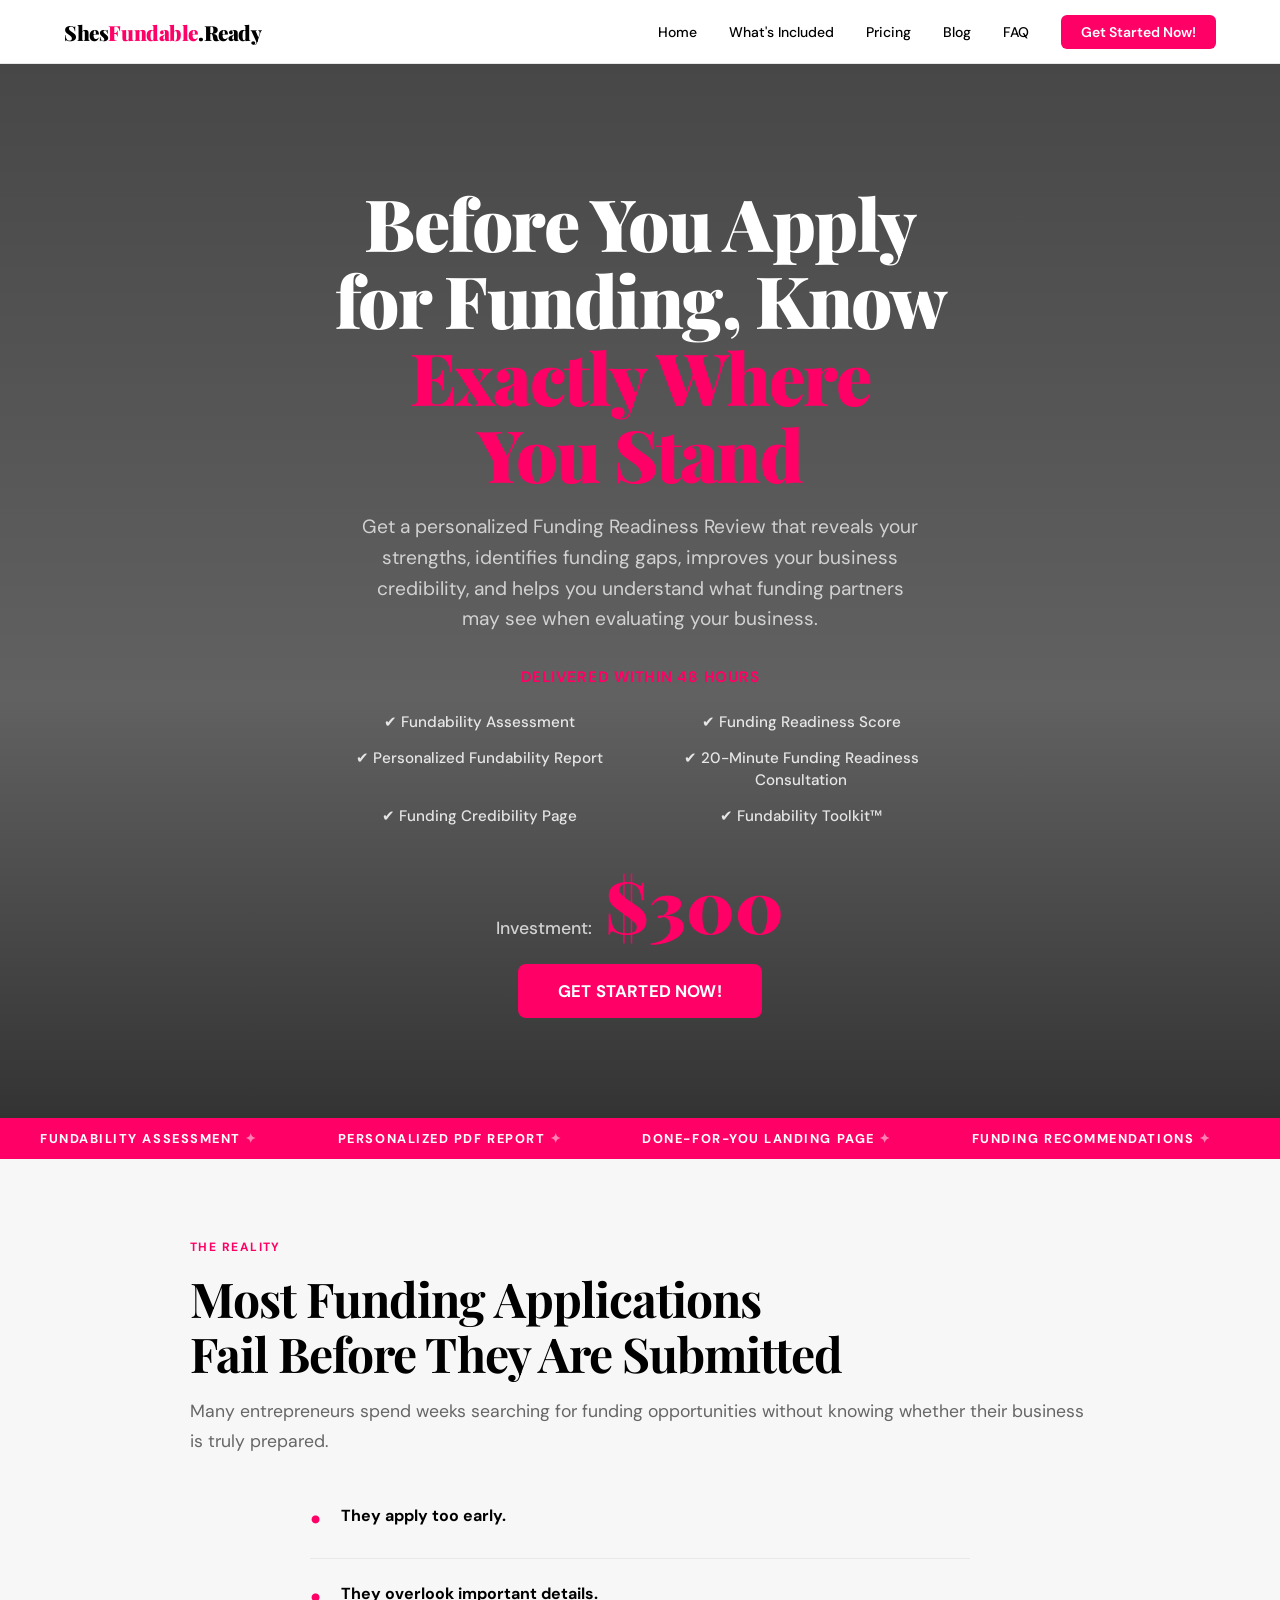
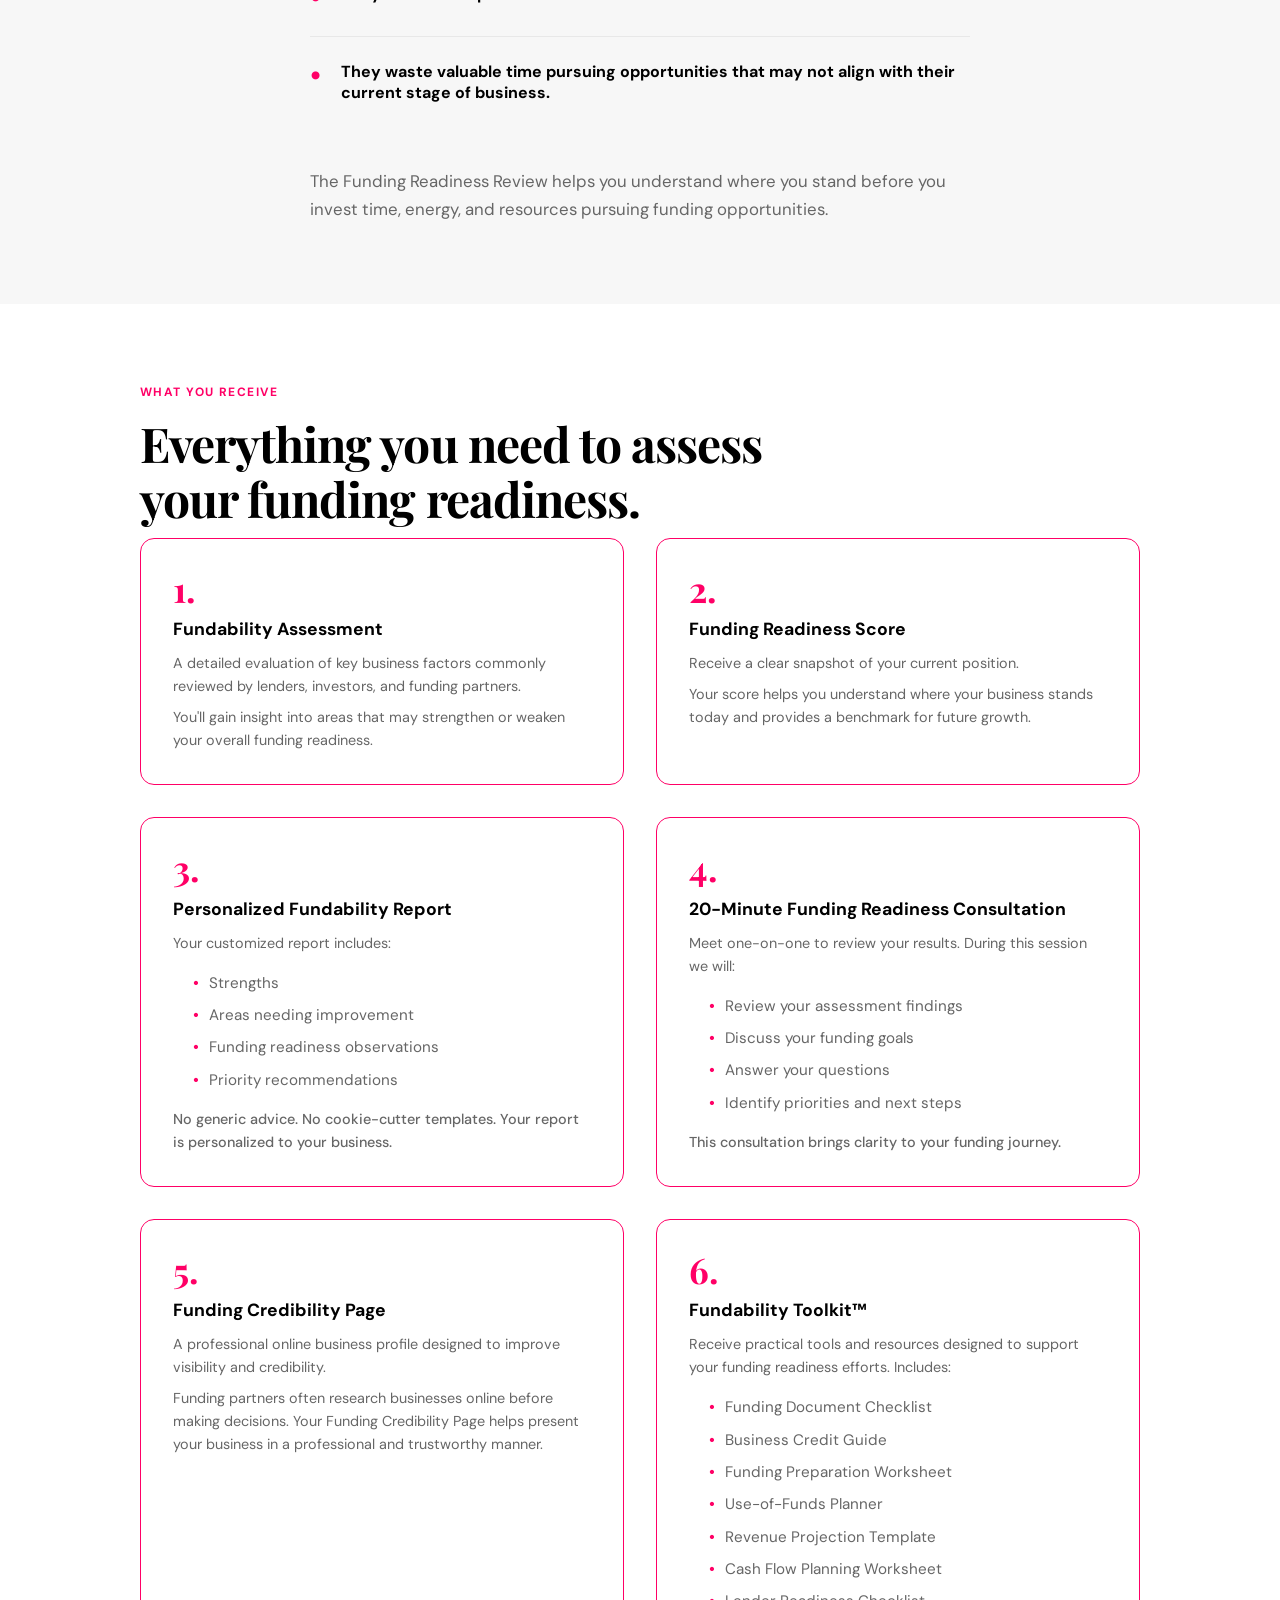
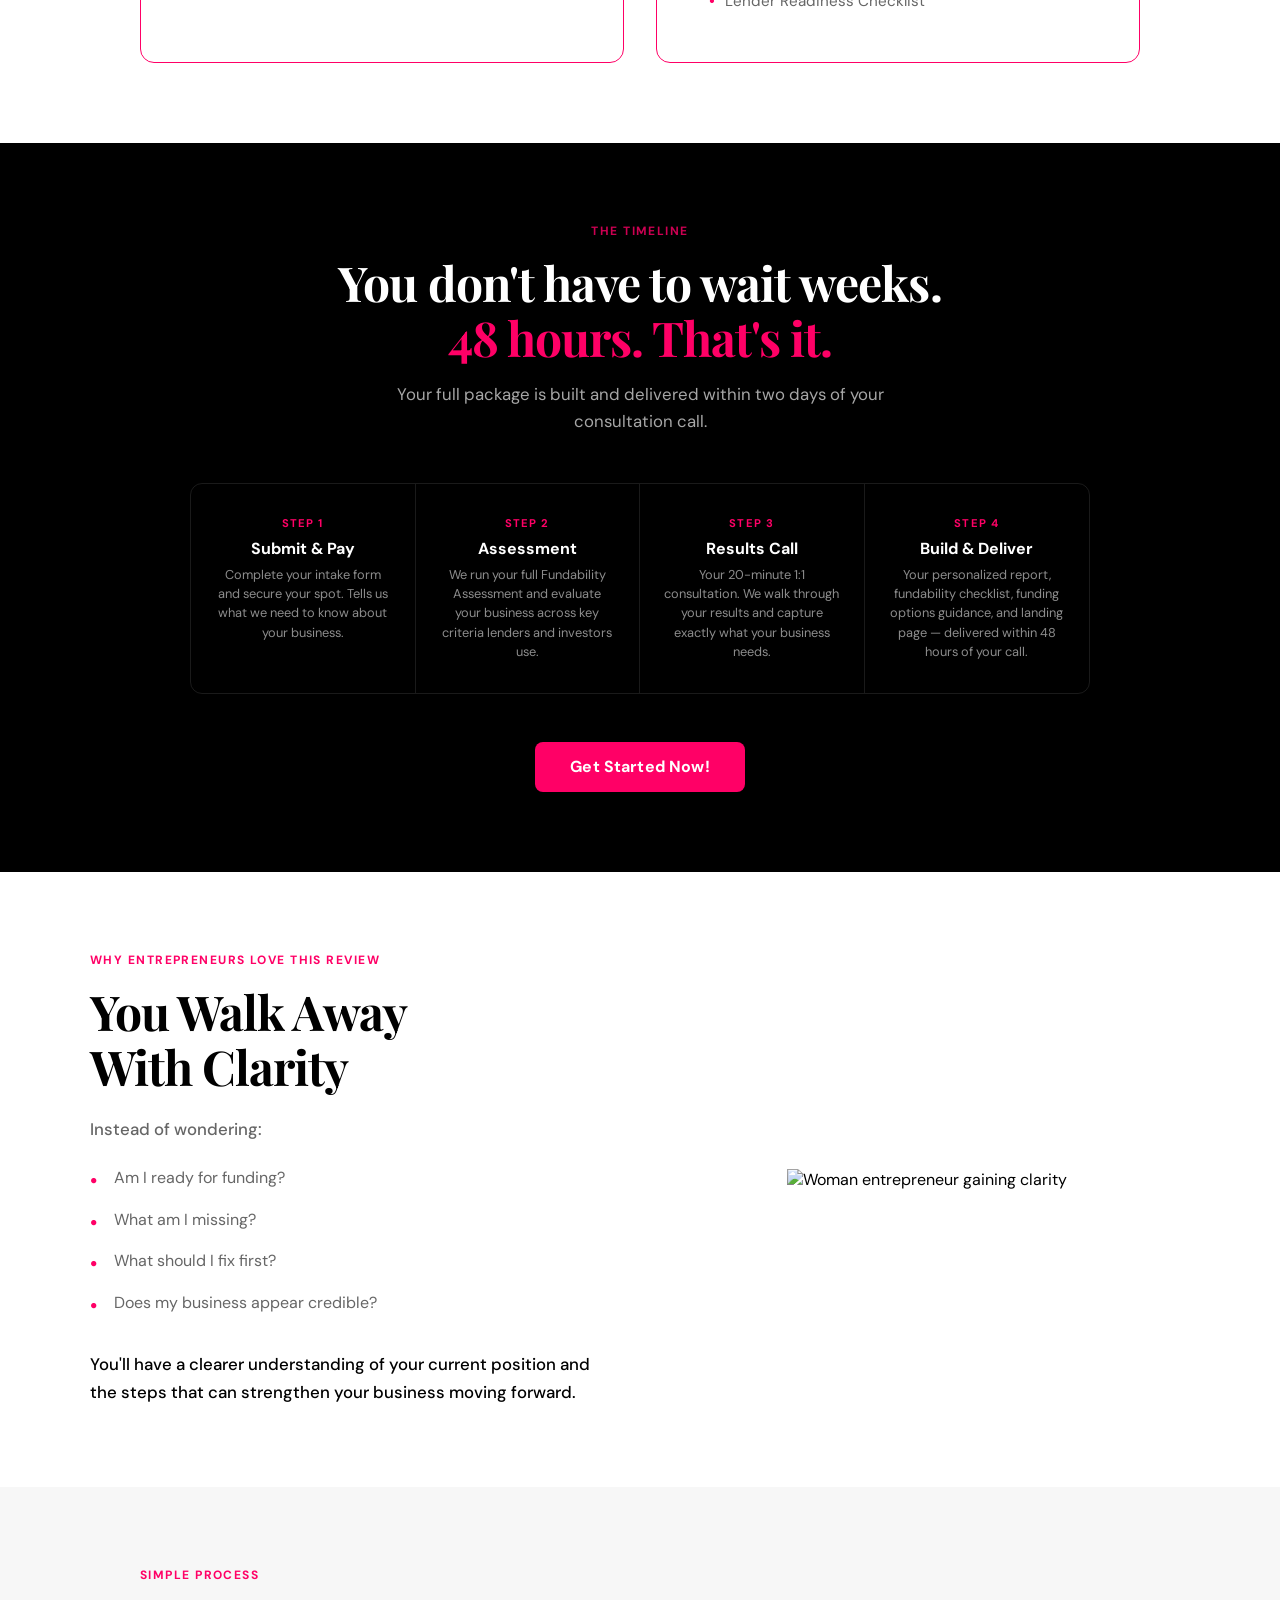
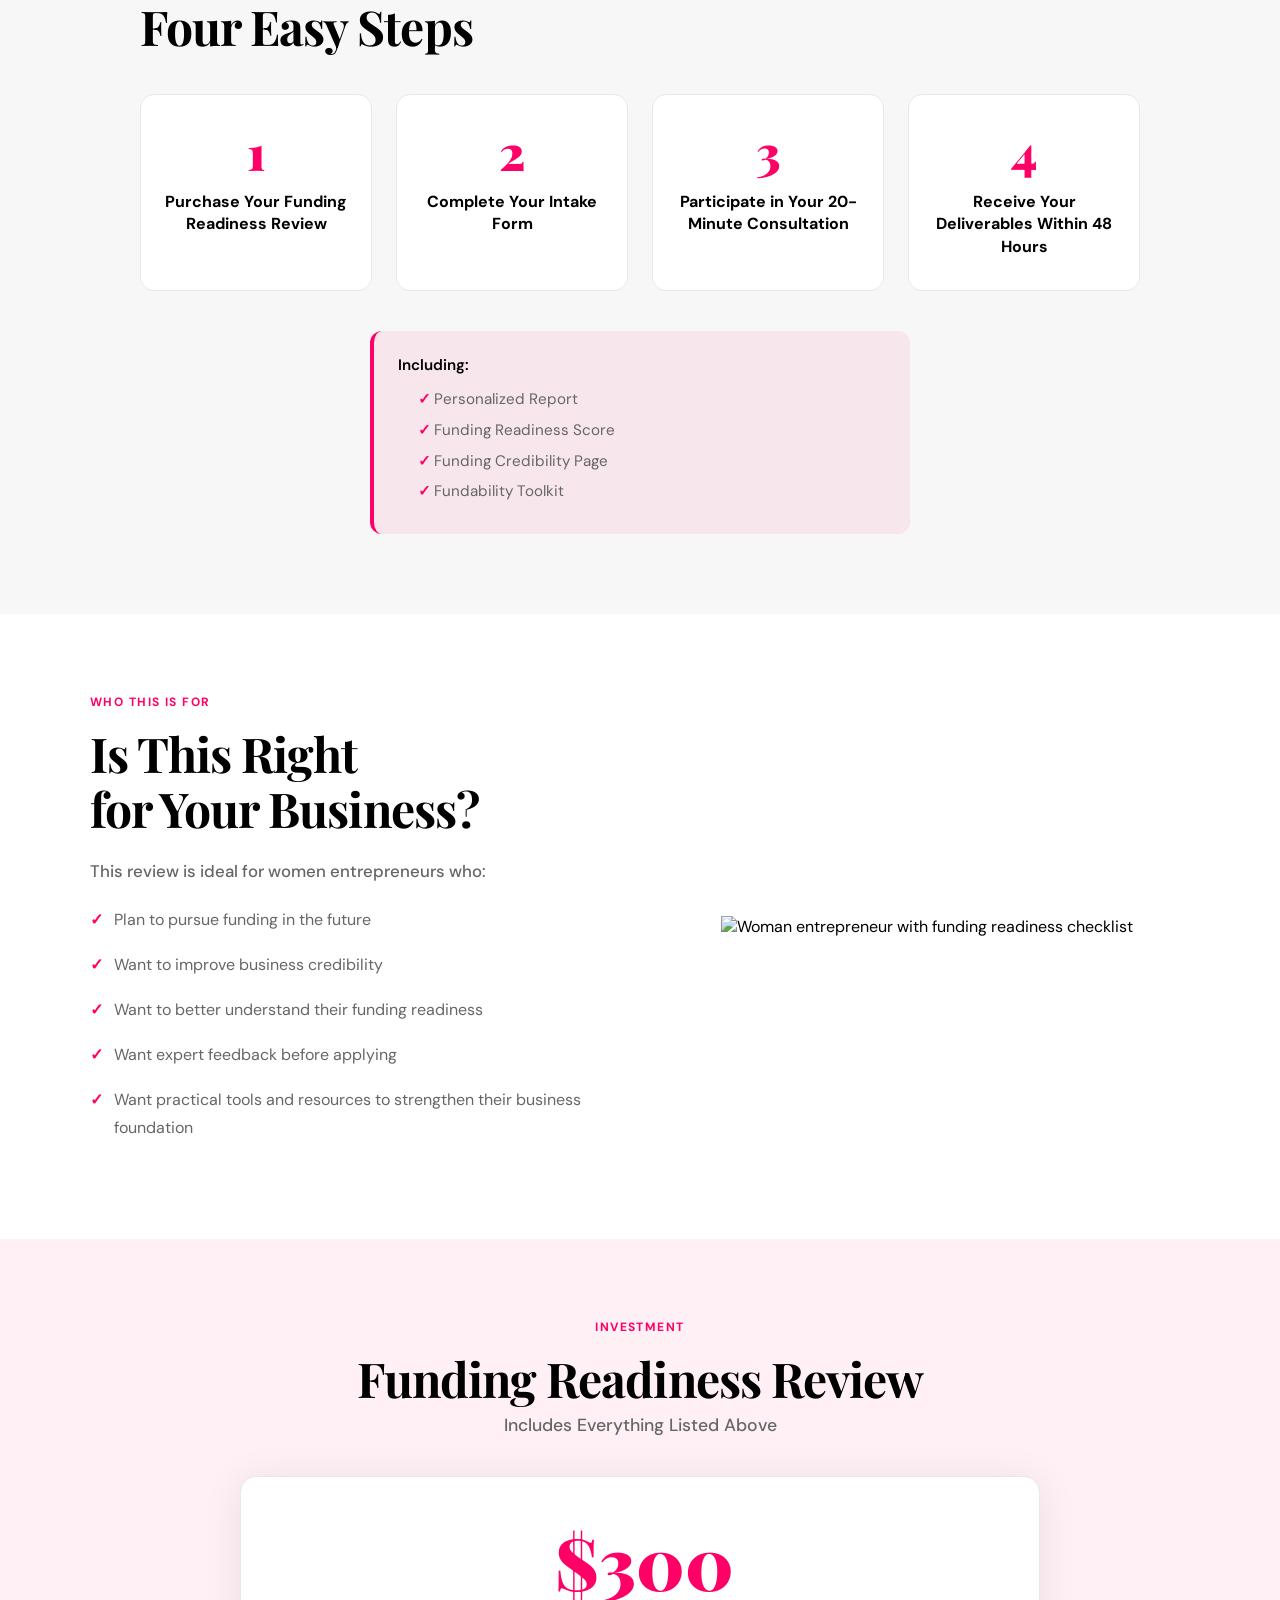
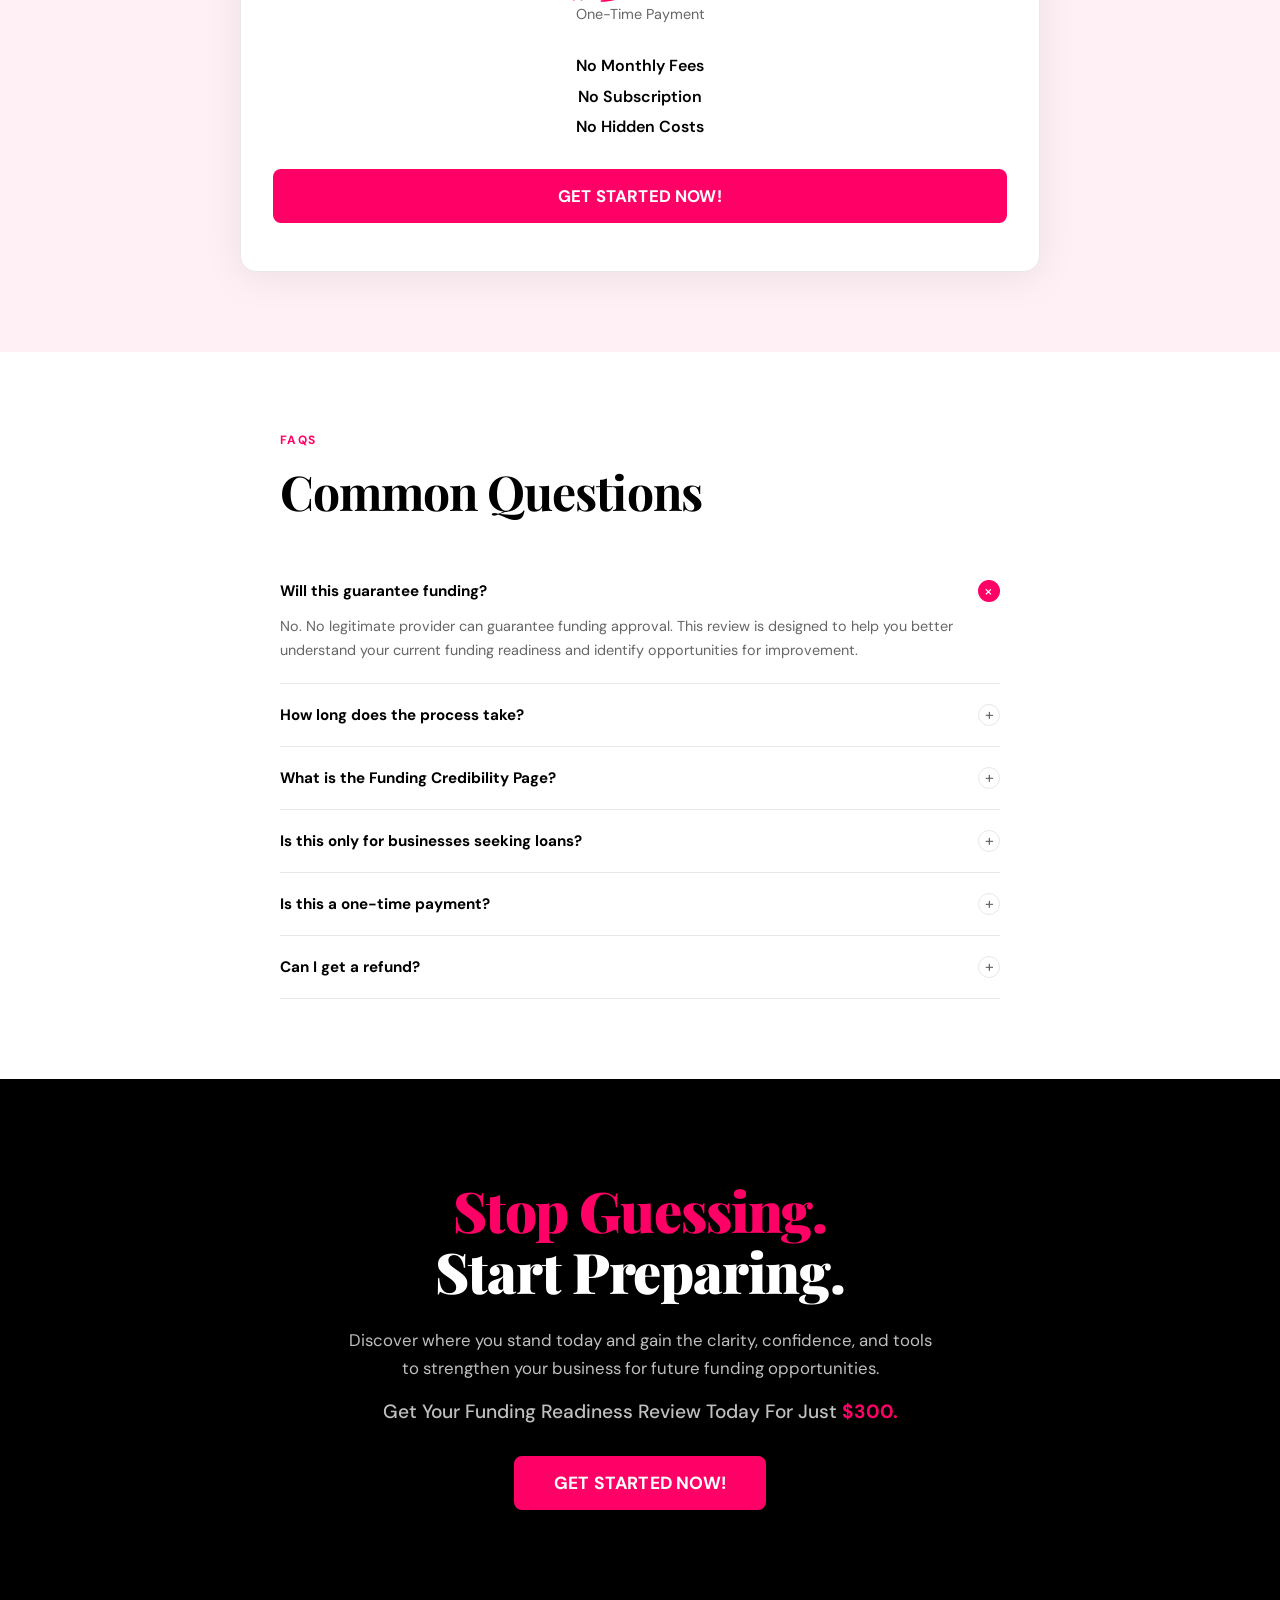
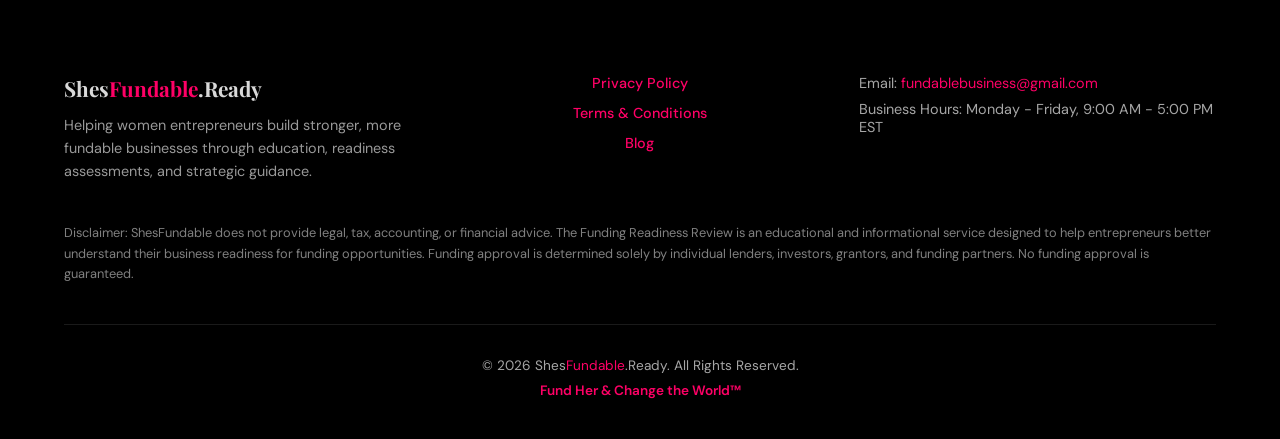
==== commit 7d2570cb: "Rename shesfundable-300-offer.html to index.html" ====
--- a/index.html
+++ b/index.html
@@ -1,551 +1,903 @@
 <!DOCTYPE html>
 <html lang="en">
 <head>
-    <meta charset="UTF-8">
-    <meta name="viewport" content="width=device-width, initial-scale=1.0">
-    <meta name="description" content="Get a personalized Funding Readiness Review that reveals your strengths, identifies funding gaps, and helps you understand what funding partners may see when evaluating your business.">
-    <meta name="theme-color" content="#FF0066">
-    
-    <!-- Open Graph Tags -->
-    <meta property="og:title" content="ShesFundable.Vault - Funding Readiness Review">
-    <meta property="og:description" content="Know exactly where you stand before applying for funding. Get clarity, confidence, and tools to strengthen your business.">
-    <meta property="og:type" content="website">
-    <meta property="og:url" content="https://shesfundable.vault">
-    
-    <!-- Schema Markup -->
-    <script type="application/ld+json">
-    {
-      "@context": "https://schema.org",
-      "@type": "Service",
-      "name": "Funding Readiness Review",
-      "description": "A personalized assessment service for women entrepreneurs preparing for funding.",
-      "provider": {
-        "@type": "Organization",
-        "name": "ShesFundable.Vault",
-        "url": "https://shesfundable.vault"
-      },
-      "areaServed": "US",
-      "priceRange": "$300"
-    }
-    </script>
-    
-    <title>ShesFundable.Vault - Funding Readiness Review for Women Entrepreneurs</title>
-    <link rel="stylesheet" href="styles.css">
-    <link rel="preconnect" href="https://fonts.googleapis.com">
-    <link rel="preconnect" href="https://fonts.gstatic.com" crossorigin>
-    <link href="https://fonts.googleapis.com/css2?family=Poppins:wght@400;600;700;800&family=Inter:wght@400;500;600&display=swap" rel="stylesheet">
+<meta charset="UTF-8">
+<meta name="viewport" content="width=device-width, initial-scale=1.0">
+<title>Fundable.Vault — Funding Readiness & a Business Funding Respects</title>
+<meta name="description" content="Know exactly where you stand with investors and lenders. Get your Fundability Assessment, personalized report, and a business presence that funding respects — $300.">
+<link rel="preconnect" href="https://fonts.googleapis.com">
+<link href="https://fonts.googleapis.com/css2?family=Playfair+Display:wght@700;900&family=DM+Sans:wght@300;400;500;600&display=swap" rel="stylesheet">
+<style>
+  :root {
+    --pink: #FF0066;
+    --pink-light: #FF3385;
+    --pink-pale: #fff0f5;
+    --black: #000000;
+    --white: #FFFFFF;
+    --gray: #F7F7F7;
+    --gray-mid: #e8e8e8;
+    --text-muted: #666;
+  }
+
+  *, *::before, *::after { box-sizing: border-box; margin: 0; padding: 0; }
+
+  html { scroll-behavior: smooth; }
+
+  body {
+    font-family: 'DM Sans', sans-serif;
+    background: var(--white);
+    color: var(--black);
+    overflow-x: hidden;
+  }
+
+  /* ── NAV ── */
+  nav {
+    position: fixed; top: 0; left: 0; right: 0; z-index: 100;
+    background: rgba(255,255,255,0.95);
+    backdrop-filter: blur(10px);
+    border-bottom: 1px solid var(--gray-mid);
+    display: flex; align-items: center; justify-content: space-between;
+    padding: 0 5%;
+    height: 64px;
+  }
+  .nav-logo {
+    font-family: 'Playfair Display', serif;
+    font-weight: 900; font-size: 1.3rem; letter-spacing: -0.02em;
+    color: var(--black);
+    text-decoration: none;
+  }
+  .nav-logo span { color: var(--pink); }
+  .nav-links { display: flex; gap: 2rem; align-items: center; }
+  .nav-links a {
+    text-decoration: none; color: var(--black); font-size: 0.875rem;
+    font-weight: 500; transition: color .2s;
+  }
+  .nav-links a:hover { color: var(--pink); }
+  .nav-cta {
+    background: var(--pink); color: var(--white) !important;
+    padding: 0.5rem 1.25rem; border-radius: 6px;
+    font-weight: 600 !important;
+  }
+  .nav-cta:hover { background: var(--pink-light) !important; color: var(--white) !important; }
+
+  /* ── HERO ── */
+  .hero {
+    margin-top: 64px;
+    background: url('hero_background.png') center center / cover no-repeat;
+    padding: 120px 5% 100px;
+    text-align: center;
+    position: relative;
+    overflow: hidden;
+  }
+  .hero::before {
+    content: '';
+    position: absolute; inset: 0;
+    background: linear-gradient(to bottom, rgba(0,0,0,0.72) 0%, rgba(0,0,0,0.62) 60%, rgba(0,0,0,0.80) 100%);
+    pointer-events: none;
+  }
+  .hero > * { position: relative; z-index: 1; }
+  .hero-badge {
+    display: inline-block;
+    background: rgba(255,0,102,0.15);
+    border: 1px solid rgba(255,0,102,0.4);
+    color: var(--pink);
+    font-size: 0.75rem; font-weight: 600; letter-spacing: 0.1em; text-transform: uppercase;
+    padding: 0.35rem 1rem; border-radius: 100px; margin-bottom: 1.5rem;
+  }
+  .hero h1 {
+    font-family: 'Playfair Display', serif;
+    font-size: clamp(2.4rem, 6vw, 4.5rem);
+    font-weight: 900; line-height: 1.07; letter-spacing: -0.02em;
+    color: var(--white);
+    max-width: 820px; margin: 0 auto 1.25rem;
+  }
+  .hero h1 em { color: var(--pink); font-style: normal; }
+  .hero-sub {
+    font-size: clamp(1rem, 2vw, 1.2rem);
+    color: rgba(255,255,255,0.72);
+    max-width: 560px; margin: 0 auto 2rem;
+    line-height: 1.6;
+    font-weight: 400;
+  }
+  
+  .hero-delivered {
+    font-size: 0.95rem; font-weight: 700; letter-spacing: 0.05em;
+    color: var(--pink); margin: 2rem 0 1.5rem;
+    text-transform: uppercase;
+  }
+  
+  .hero-checklist {
+    list-style: none; max-width: 620px; margin: 0 auto 2.5rem;
+    display: grid; grid-template-columns: 1fr 1fr; gap: 0.8rem 1.5rem;
+  }
+  .hero-checklist li {
+    font-size: 0.95rem; font-weight: 500; color: rgba(255,255,255,0.85);
+    line-height: 1.5;
+  }
+  .hero-checklist li::before { content: ''; }
+  
+  .hero-investment {
+    font-size: 1.1rem; color: rgba(255,255,255,0.75); margin: 1.5rem 0;
+  }
+  .investment-label { font-weight: 500; }
+  .investment-price { color: var(--pink); font-weight: 700; font-size: 1.4rem; margin-left: 0.5rem; }
+  
+  .hero-cta-group { display: flex; gap: 1rem; justify-content: center; flex-wrap: wrap; }
+  .btn-primary {
+    display: inline-block;
+    background: var(--pink); color: var(--white);
+    font-weight: 700; font-size: 1rem; letter-spacing: 0.01em;
+    padding: 0.9rem 2.2rem; border-radius: 8px;
+    text-decoration: none; transition: all .2s;
+    border: none; cursor: pointer;
+  }
+  .btn-primary:hover { background: var(--pink-light); transform: translateY(-1px); box-shadow: 0 8px 24px rgba(255,0,102,0.35); }
+  .btn-ghost {
+    display: inline-block;
+    border: 1.5px solid rgba(255,255,255,0.3); color: rgba(255,255,255,0.85);
+    font-weight: 600; font-size: 1rem;
+    padding: 0.9rem 2.2rem; border-radius: 8px;
+    text-decoration: none; transition: all .2s; cursor: pointer; background: none;
+  }
+  .btn-ghost:hover { border-color: var(--pink); color: var(--pink); }
+
+  /* ── TICKER ── */
+  .ticker-wrap {
+    background: var(--pink); overflow: hidden; padding: 0.75rem 0;
+  }
+  .ticker-track {
+    display: flex; white-space: nowrap;
+    animation: ticker 22s linear infinite;
+  }
+  .ticker-item {
+    font-weight: 700; font-size: 0.8rem; letter-spacing: 0.12em; text-transform: uppercase;
+    color: var(--white); padding: 0 2.5rem;
+  }
+  .ticker-dot { color: rgba(255,255,255,0.5); }
+  @keyframes ticker {
+    from { transform: translateX(0); }
+    to { transform: translateX(-50%); }
+  }
+
+  /* ── SECTION WRAPPER ── */
+  section { padding: 80px 5%; }
+  .section-label {
+    font-size: 0.75rem; font-weight: 700; letter-spacing: 0.12em; text-transform: uppercase;
+    color: var(--pink); margin-bottom: 1rem;
+  }
+  h2 {
+    font-family: 'Playfair Display', serif;
+    font-size: clamp(1.8rem, 4vw, 3rem);
+    font-weight: 700; line-height: 1.15; letter-spacing: -0.02em;
+  }
+
+  /* ── PROBLEM ── */
+  .problem { background: var(--gray); }
+  .problem-inner { max-width: 900px; margin: 0 auto; }
+  .problem h2 { margin-bottom: 1rem; }
+  .problem-sub { font-size: 1.1rem; color: var(--text-muted); margin-bottom: 3rem; line-height: 1.7; }
+  .problem-grid { display: grid; grid-template-columns: 1fr 1fr; gap: 1.5rem; }
+  .problem-card {
+    background: var(--white); border-radius: 12px; padding: 1.5rem;
+    border-left: 3px solid var(--pink);
+  }
+  .problem-card h4 { font-weight: 700; margin-bottom: 0.4rem; font-size: 0.95rem; }
+  .problem-card p { color: var(--text-muted); font-size: 0.875rem; line-height: 1.6; }
+  
+  .reality-list { max-width: 660px; margin: 0 auto 2.5rem; }
+  .reality-item {
+    display: flex; gap: 1.25rem; margin-bottom: 1.5rem;
+    padding-bottom: 1.5rem; border-bottom: 1px solid var(--gray-mid);
+  }
+  .reality-item:last-child { border-bottom: none; }
+  .reality-icon {
+    font-size: 1.8rem; color: var(--pink); font-weight: 700;
+    flex-shrink: 0; line-height: 1;
+  }
+  .reality-text h4 { font-weight: 700; font-size: 1rem; color: var(--black); }
+  
+  .reality-closing {
+    font-size: 1.05rem; color: var(--text-muted); line-height: 1.7;
+    max-width: 660px; margin: 2rem auto 0;
+  }
+
+  /* ── OFFER ── */
+  .offer { background: var(--white); }
+  .offer-inner { max-width: 1000px; margin: 0 auto; }
+  .offer h2 { margin-bottom: 0.75rem; }
+  .offer-sub { color: var(--text-muted); font-size: 1.05rem; margin-bottom: 3rem; line-height: 1.6; }
+  .offer-grid { display: grid; grid-template-columns: repeat(auto-fit, minmax(280px, 1fr)); gap: 1.5rem; }
+  
+  .deliverables-list { max-width: 1000px; margin: 0 auto; display: grid; grid-template-columns: repeat(2, 1fr); gap: 2rem; }
+  .deliverable {
+    display: flex; flex-direction: column; gap: 0.75rem;
+    padding: 2rem; border: 1.5px solid var(--pink); border-radius: 14px;
+    background: var(--white); transition: all .25s;
+  }
+  .deliverable:hover { border-color: var(--pink-light); box-shadow: 0 8px 32px rgba(255,0,102,0.15); transform: translateY(-2px); }
+  .deliverable-num {
+    font-family: 'Playfair Display', serif;
+    font-size: 2.2rem; font-weight: 700; color: var(--pink);
+    line-height: 1;
+  }
+  .deliverable-content h3 { font-size: 1.1rem; font-weight: 700; margin-bottom: 0.75rem; color: var(--black); }
+  .deliverable-content p { color: var(--text-muted); font-size: 0.9rem; line-height: 1.6; margin-bottom: 0.5rem; }
+  .deliverable-content p:last-child { margin-bottom: 0; }
+  
+  .nested-list {
+    list-style: none; margin: 1rem 0 1rem 0; padding-left: 1.25rem;
+  }
+  .nested-list li {
+    font-size: 0.95rem; color: var(--text-muted); line-height: 1.6;
+    margin-bottom: 0.5rem; position: relative; padding-left: 1rem;
+  }
+  .nested-list li::before {
+    content: '•'; position: absolute; left: 0; color: var(--pink); font-weight: 700;
+  }
+  
+  .report-note { font-size: 0.9rem; color: var(--black); font-weight: 500; margin-top: 1rem !important; }
+  
+  .offer-card {
+    border: 1.5px solid var(--gray-mid); border-radius: 14px;
+    padding: 1.75rem; transition: all .25s;
+  }
+  .offer-card:hover { border-color: var(--pink); transform: translateY(-3px); box-shadow: 0 12px 40px rgba(255,0,102,0.1); }
+  .offer-num {
+    font-family: 'Playfair Display', serif;
+    font-size: 2.5rem; font-weight: 900; color: var(--pink);
+    line-height: 1; margin-bottom: 1rem; opacity: 0.25;
+  }
+  .offer-card h3 { font-size: 1rem; font-weight: 700; margin-bottom: 0.5rem; }
+  .offer-card p { color: var(--text-muted); font-size: 0.875rem; line-height: 1.6; }
+
+  /* ── WHY ENTREPRENEURS LOVE ── */
+  .why-love { background: var(--white); }
+  .why-love-inner { max-width: 1100px; margin: 0 auto; }
+  .why-love-content { display: grid; grid-template-columns: 1fr 1fr; gap: 3rem; align-items: center; }
+  .why-love-text { max-width: 540px; }
+  .why-love h2 { margin-bottom: 1.5rem; }
+  .why-love-intro { font-size: 1.05rem; color: var(--text-muted); margin-bottom: 1.5rem; font-weight: 500; }
+  .clarity-list {
+    list-style: none; max-width: 660px; margin: 0 0 2rem 0;
+    padding-left: 0;
+  }
+  .clarity-list li {
+    font-size: 1rem; color: var(--text-muted); line-height: 1.8;
+    margin-bottom: 0.8rem; padding-left: 1.5rem;
+    position: relative;
+  }
+  .clarity-list li::before {
+    content: '•'; position: absolute; left: 0; color: var(--pink); font-weight: 700; font-size: 1.2rem;
+  }
+  .clarity-closing { font-size: 1.05rem; color: var(--black); line-height: 1.7; font-weight: 500; }
+  
+  .why-love-image { display: flex; align-items: center; justify-content: center; }
+  .why-love-image svg { max-width: 280px; }
+
+  /* ── SIMPLE PROCESS ── */
+  .simple-process { background: var(--gray); }
+  .simple-process-inner { max-width: 1000px; margin: 0 auto; }
+  .simple-process h2 { margin-bottom: 2.5rem; }
+  .process-grid {
+    display: grid; grid-template-columns: repeat(auto-fit, minmax(200px, 1fr));
+    gap: 1.5rem; margin-bottom: 2.5rem;
+  }
+  .process-step {
+    background: var(--white); border-radius: 14px; padding: 2rem 1.5rem;
+    text-align: center; border: 1.5px solid var(--gray-mid);
+    transition: all .25s;
+  }
+  .process-step:hover { border-color: var(--pink); box-shadow: 0 8px 24px rgba(255,0,102,0.08); }
+  .process-num {
+    font-family: 'Playfair Display', serif;
+    font-size: 3rem; font-weight: 900; color: var(--pink);
+    line-height: 1; margin-bottom: 1rem;
+  }
+  .process-step h4 { font-size: 1rem; font-weight: 700; color: var(--black); line-height: 1.4; }
+
+  .deliverables-note { 
+    background: rgba(255,0,102,0.07); border-radius: 12px; padding: 1.5rem;
+    border-left: 4px solid var(--pink); max-width: 540px; margin: 0 auto;
+  }
+  .note-label { font-weight: 600; color: var(--black); font-size: 0.95rem; margin-bottom: 0.75rem; }
+  .note-list {
+    list-style: none; padding-left: 1.25rem; margin: 0;
+  }
+  .note-list li {
+    font-size: 0.95rem; color: var(--text-muted); line-height: 1.6;
+    margin-bottom: 0.4rem; position: relative; padding-left: 1rem;
+  }
+  .note-list li::before {
+    content: '✓'; position: absolute; left: 0; color: var(--pink); font-weight: 700;
+  }
+
+  /* ── WHO THIS IS FOR ── */
+  .who-for { background: var(--white); }
+  .who-for-inner { max-width: 1100px; margin: 0 auto; }
+  .who-for-content { display: grid; grid-template-columns: 1fr 1fr; gap: 3rem; align-items: center; }
+  .who-for-text { max-width: 540px; }
+  .who-for h2 { margin-bottom: 1.5rem; }
+  .who-for-intro { font-size: 1.05rem; color: var(--text-muted); margin-bottom: 1.5rem; font-weight: 500; }
+  .ideal-for-list {
+    list-style: none; max-width: 660px; margin: 0 0 0 0;
+    padding-left: 0;
+  }
+  .ideal-for-list li {
+    font-size: 1rem; color: var(--text-muted); line-height: 1.8;
+    margin-bottom: 1rem; padding-left: 1.5rem;
+    position: relative;
+  }
+  .ideal-for-list li::before {
+    content: '✓'; position: absolute; left: 0; color: var(--pink); font-weight: 700;
+  }
+  
+  .who-for-image { display: flex; align-items: center; justify-content: center; }
+  .who-for-image svg { max-width: 300px; }
+
+  /* ── SPEED ── */
+  .speed {
+    background: var(--black); color: var(--white);
+    text-align: center;
+  }
+  .speed h2 { color: var(--white); margin-bottom: 1rem; }
+  .speed h2 em { color: var(--pink); font-style: normal; }
+  .speed-sub { color: rgba(255,255,255,0.65); font-size: 1.05rem; max-width: 560px; margin: 0 auto 3rem; line-height: 1.6; }
+  .timeline {
+    display: grid; grid-template-columns: repeat(auto-fit, minmax(200px, 1fr));
+    gap: 0; max-width: 900px; margin: 0 auto 3rem;
+    border: 1px solid rgba(255,255,255,0.1); border-radius: 12px; overflow: hidden;
+  }
+  .timeline-step {
+    padding: 2rem 1.5rem;
+    border-right: 1px solid rgba(255,255,255,0.1);
+    position: relative;
+  }
+  .timeline-step:last-child { border-right: none; }
+  .tl-label { font-size: 0.7rem; font-weight: 700; text-transform: uppercase; letter-spacing: 0.1em; color: var(--pink); margin-bottom: 0.5rem; }
+  .tl-title { font-weight: 700; font-size: 1rem; margin-bottom: 0.4rem; }
+  .tl-desc { font-size: 0.8rem; color: rgba(255,255,255,0.55); line-height: 1.5; }
+
+  /* ── INVESTMENT ── */
+  .investment { background: var(--pink-pale); }
+  .investment-inner { max-width: 800px; margin: 0 auto; text-align: center; }
+  .investment h2 { margin-bottom: 0.5rem; }
+  .investment-tagline { font-size: 1.1rem; color: var(--text-muted); margin-bottom: 2.5rem; font-weight: 500; }
+  
+  .investment-box {
+    background: var(--white); border-radius: 16px; padding: 3rem 2rem;
+    box-shadow: 0 4px 40px rgba(0,0,0,0.08); border: 1.5px solid var(--gray-mid);
+  }
+  .investment-price {
+    font-family: 'Playfair Display', serif;
+    font-size: 4.5rem; font-weight: 900; line-height: 1; color: var(--pink);
+    margin-bottom: 0.5rem;
+  }
+  .investment-descriptor { color: var(--text-muted); font-size: 0.9rem; margin-bottom: 2rem; }
+  
+  .investment-features { 
+    list-style: none; margin: 2rem 0; padding: 0;
+    text-align: center;
+  }
+  .investment-features li {
+    font-size: 1rem; color: var(--black); font-weight: 600;
+    margin-bottom: 0.6rem;
+  }
+
+  /* ── FINAL CTA ── */
+  .final-cta {
+    background: var(--black); color: var(--white); text-align: center; padding: 100px 5%;
+  }
+  .final-cta-inner { max-width: 900px; margin: 0 auto; }
+  .final-cta h2 {
+    font-family: 'Playfair Display', serif;
+    font-size: clamp(2rem, 5vw, 3.5rem);
+    font-weight: 900; color: var(--white); margin-bottom: 1.5rem; line-height: 1.1;
+  }
+  .final-cta h2 em { color: var(--pink); font-style: normal; }
+  .cta-body { color: rgba(255,255,255,0.75); font-size: 1.05rem; max-width: 600px; margin: 0 auto 1rem; line-height: 1.7; }
+  .cta-subline { color: rgba(255,255,255,0.75); font-size: 1.2rem; margin-bottom: 2rem; font-weight: 500; }
+  .cta-subline em { color: var(--pink); font-style: normal; font-weight: 700; }
+
+  /* ── FOOTER ── */
+  footer { background: var(--black); color: rgba(255,255,255,0.65); padding: 4rem 5% 2rem; }
+  .footer-container {
+    max-width: 1200px; margin: 0 auto;
+    display: grid; grid-template-columns: repeat(auto-fit, minmax(280px, 1fr)); gap: 2.5rem;
+  }
+  .footer-brand h3 {
+    font-family: 'Playfair Display', serif;
+    font-size: 1.3rem; color: rgba(255,255,255,0.85); margin-bottom: 0.75rem; font-weight: 700;
+  }
+  .footer-brand p { font-size: 0.9rem; line-height: 1.6; color: rgba(255,255,255,0.6); }
+  
+  .footer-links { display: flex; flex-direction: column; gap: 0.75rem; text-align: center; }
+  .footer-links a { color: var(--pink); text-decoration: none; font-size: 0.9rem; font-weight: 500; transition: color .2s; }
+  .footer-links a:hover { color: var(--pink-light); }
+  
+  .footer-contact p { font-size: 0.9rem; margin-bottom: 0.5rem; }
+  .footer-contact a { color: var(--pink); text-decoration: none; }
+  
+  .footer-disclaimer { grid-column: 1 / -1; font-size: 0.8rem; line-height: 1.6; color: rgba(255,255,255,0.5); }
+  
+  .footer-copyright { grid-column: 1 / -1; text-align: center; padding-top: 2rem; border-top: 1px solid rgba(255,255,255,0.1); font-size: 0.85rem; }
+  .footer-copyright p { margin-bottom: 0.5rem; }
+  .footer-copyright p:last-child { color: var(--pink); font-weight: 600; }
+
+  /* ── FAQ ── */
+  .faq { background: var(--white); }
+  .faq-inner { max-width: 720px; margin: 0 auto; }
+  .faq h2 { margin-bottom: 2.5rem; }
+  .faq-item {
+    border-bottom: 1px solid var(--gray-mid); padding: 1.25rem 0;
+  }
+  .faq-q {
+    font-weight: 700; font-size: 0.95rem; cursor: pointer;
+    display: flex; justify-content: space-between; align-items: center; gap: 1rem;
+    user-select: none;
+  }
+  .faq-q .arrow {
+    width: 22px; height: 22px; min-width: 22px;
+    border-radius: 50%; border: 1.5px solid var(--gray-mid);
+    display: flex; align-items: center; justify-content: center;
+    transition: all .25s;
+    font-size: 1rem; color: var(--text-muted); font-weight: 400;
+  }
+  .faq-item.open .faq-q .arrow { background: var(--pink); border-color: var(--pink); color: white; transform: rotate(45deg); }
+  .faq-a {
+    max-height: 0; overflow: hidden; transition: max-height .35s ease;
+    color: var(--text-muted); font-size: 0.9rem; line-height: 1.7;
+  }
+  .faq-item.open .faq-a { max-height: 400px; padding-top: 0.75rem; }
+
+  /* ── SCROLL TO TOP ── */
+  .scroll-top {
+    position: fixed; bottom: 2rem; right: 2rem; z-index: 200;
+    width: 44px; height: 44px;
+    background: var(--pink); color: var(--white);
+    border: none; border-radius: 50%; cursor: pointer;
+    display: flex; align-items: center; justify-content: center;
+    box-shadow: 0 4px 20px rgba(255,0,102,0.4);
+    opacity: 0; transform: translateY(12px);
+    transition: opacity .3s, transform .3s, background .2s;
+    pointer-events: none;
+  }
+  .scroll-top.visible { opacity: 1; transform: translateY(0); pointer-events: auto; }
+  .scroll-top:hover { background: var(--pink-light); }
+  .scroll-top svg { width: 18px; height: 18px; stroke: white; stroke-width: 2.5; fill: none; }
+
+  /* ── RESPONSIVE ── */
+  @media (max-width: 640px) {
+    .problem-grid { grid-template-columns: 1fr; }
+    .timeline { grid-template-columns: 1fr; }
+    .timeline-step { border-right: none; border-bottom: 1px solid rgba(255,255,255,0.1); }
+    .timeline-step:last-child { border-bottom: none; }
+    .nav-links { display: none; }
+    .hero-checklist { grid-template-columns: 1fr; gap: 0.6rem; }
+    .process-grid { grid-template-columns: 1fr; }
+    .deliverable { flex-direction: column; gap: 0.75rem; }
+    .deliverable-num { font-size: 1.6rem; }
+    .deliverables-list { grid-template-columns: 1fr; }
+    .why-love-content { grid-template-columns: 1fr; gap: 2rem; }
+    .why-love-image svg { max-width: 220px; }
+    .who-for-content { grid-template-columns: 1fr; gap: 2rem; }
+    .who-for-image svg { max-width: 220px; }
+  }
+</style>
 </head>
 <body>
-    <!-- Scroll to Top Button -->
-    <button id="scrollToTop" class="scroll-to-top" aria-label="Scroll to top">
-        <svg width="20" height="20" viewBox="0 0 20 20" fill="none" stroke="currentColor" stroke-width="2">
-            <path d="M10 18V2M2 10l8-8 8 8"/>
-        </svg>
-    </button>
-
-    <!-- Navigation -->
-    <nav class="navbar" id="navbar">
-        <div class="nav-container">
-            <div class="nav-logo">
-                <span class="logo-text">ShesFundable<span class="logo-vault">.Vault</span></span>
-            </div>
-            <ul class="nav-menu">
-                <li><a href="#how-it-works" class="nav-link">How It Works</a></li>
-                <li><a href="#what-included" class="nav-link">What's Included</a></li>
-                <li><a href="#faq" class="nav-link">FAQ</a></li>
-                <li><a href="#cta-section" class="nav-link nav-cta">Get Started</a></li>
-            </ul>
-            <div class="hamburger" id="hamburger">
-                <span></span>
-                <span></span>
-                <span></span>
-            </div>
+
+<!-- NAV -->
+<nav>
+  <a href="#" class="nav-logo">Shes<span>Fundable</span>.Ready</a>
+  <div class="nav-links">
+    <a href="#hero">Home</a>
+    <a href="#offer">What's Included</a>
+    <a href="#price">Pricing</a>
+    <a href="blog.html">Blog</a>
+    <a href="#faq">FAQ</a>
+    <a href="#get-started" class="nav-cta">Get Started Now!</a>
+  </div>
+</nav>
+
+<!-- HERO -->
+<section class="hero">
+  <h1>Before You Apply<br>for Funding, Know<br><em>Exactly Where<br>You Stand</em></h1>
+  <p class="hero-sub">
+    Get a personalized Funding Readiness Review that reveals your strengths, identifies funding gaps, improves your business credibility, and helps you understand what funding partners may see when evaluating your business.
+  </p>
+  
+  <div class="hero-delivered">Delivered Within 48 Hours</div>
+  
+  <ul class="hero-checklist">
+    <li>✔ Fundability Assessment</li>
+    <li>✔ Funding Readiness Score</li>
+    <li>✔ Personalized Fundability Report</li>
+    <li>✔ 20-Minute Funding Readiness Consultation</li>
+    <li>✔ Funding Credibility Page</li>
+    <li>✔ Fundability Toolkit™</li>
+  </ul>
+
+  <div class="hero-investment">
+    <span class="investment-label">Investment:</span>
+    <span class="investment-price">$300</span>
+  </div>
+
+  <a href="#get-started" class="btn-primary" style="font-size: 1.05rem; padding: 1rem 2.5rem;">GET STARTED NOW!</a>
+</section>
+
+<!-- TICKER -->
+<div class="ticker-wrap" aria-hidden="true">
+  <div class="ticker-track">
+    <span class="ticker-item">Fundability Assessment <span class="ticker-dot">✦</span></span>
+    <span class="ticker-item">Personalized PDF Report <span class="ticker-dot">✦</span></span>
+    <span class="ticker-item">Done-For-You Landing Page <span class="ticker-dot">✦</span></span>
+    <span class="ticker-item">Funding Recommendations <span class="ticker-dot">✦</span></span>
+    <span class="ticker-item">20-Min Results Call <span class="ticker-dot">✦</span></span>
+    <span class="ticker-item">Delivered in 48 Hours <span class="ticker-dot">✦</span></span>
+    <span class="ticker-item">Fundability Assessment <span class="ticker-dot">✦</span></span>
+    <span class="ticker-item">Personalized PDF Report <span class="ticker-dot">✦</span></span>
+    <span class="ticker-item">Done-For-You Landing Page <span class="ticker-dot">✦</span></span>
+    <span class="ticker-item">Funding Recommendations <span class="ticker-dot">✦</span></span>
+    <span class="ticker-item">20-Min Results Call <span class="ticker-dot">✦</span></span>
+    <span class="ticker-item">Delivered in 48 Hours <span class="ticker-dot">✦</span></span>
+  </div>
+</div>
+
+<!-- REALITY -->
+<section class="problem" id="problem">
+  <div class="problem-inner">
+    <p class="section-label">The Reality</p>
+    <h2>Most Funding Applications<br>Fail Before They Are Submitted</h2>
+    <p class="problem-sub">
+      Many entrepreneurs spend weeks searching for funding opportunities without knowing whether their business is truly prepared.
+    </p>
+    <div class="reality-list">
+      <div class="reality-item">
+        <div class="reality-icon">•</div>
+        <div class="reality-text">
+          <h4>They apply too early.</h4>
         </div>
-    </nav>
-
-    <!-- Hero Section -->
-    <section class="hero" id="hero">
-        <div class="hero-overlay"></div>
-        <div class="hero-content">
-            <h1 class="hero-headline">Before You Apply for Funding, Know Exactly Where You Stand</h1>
-            <p class="hero-subheadline">Get a personalized Funding Readiness Review that reveals your strengths, identifies funding gaps, improves your business credibility, and helps you understand what funding partners may see when evaluating your business.</p>
-            
-            <div class="delivery-badge">
-                <svg width="16" height="16" viewBox="0 0 16 16" fill="none" stroke="currentColor" stroke-width="2">
-                    <polyline points="12 2 4 10 2 8"></polyline>
-                    <polyline points="12 2 14 4"></polyline>
-                </svg>
-                <span>Delivered Within 48 Hours</span>
-            </div>
-
-            <div class="offer-checklist">
-                <div class="checklist-item">
-                    <svg width="20" height="20" viewBox="0 0 20 20" fill="none" stroke="currentColor" stroke-width="2">
-                        <polyline points="17 4 9 12 3 6"></polyline>
-                    </svg>
-                    <span>Fundability Assessment</span>
-                </div>
-                <div class="checklist-item">
-                    <svg width="20" height="20" viewBox="0 0 20 20" fill="none" stroke="currentColor" stroke-width="2">
-                        <polyline points="17 4 9 12 3 6"></polyline>
-                    </svg>
-                    <span>Funding Readiness Score</span>
-                </div>
-                <div class="checklist-item">
-                    <svg width="20" height="20" viewBox="0 0 20 20" fill="none" stroke="currentColor" stroke-width="2">
-                        <polyline points="17 4 9 12 3 6"></polyline>
-                    </svg>
-                    <span>Personalized Fundability Report</span>
-                </div>
-                <div class="checklist-item">
-                    <svg width="20" height="20" viewBox="0 0 20 20" fill="none" stroke="currentColor" stroke-width="2">
-                        <polyline points="17 4 9 12 3 6"></polyline>
-                    </svg>
-                    <span>20-Minute Funding Readiness Consultation</span>
-                </div>
-                <div class="checklist-item">
-                    <svg width="20" height="20" viewBox="0 0 20 20" fill="none" stroke="currentColor" stroke-width="2">
-                        <polyline points="17 4 9 12 3 6"></polyline>
-                    </svg>
-                    <span>Funding Credibility Page</span>
-                </div>
-                <div class="checklist-item">
-                    <svg width="20" height="20" viewBox="0 0 20 20" fill="none" stroke="currentColor" stroke-width="2">
-                        <polyline points="17 4 9 12 3 6"></polyline>
-                    </svg>
-                    <span>ShesFundable Fundability Toolkit™</span>
-                </div>
-            </div>
-
-            <div class="pricing-card">
-                <div class="price-label">Investment</div>
-                <div class="price-amount">$300</div>
-                <button class="cta-button cta-primary" onclick="scrollTo('#payment')">GET STARTED NOW</button>
-                <p class="price-trust">One-Time Payment • No Subscription • No Hidden Fees</p>
-            </div>
+      </div>
+      <div class="reality-item">
+        <div class="reality-icon">•</div>
+        <div class="reality-text">
+          <h4>They overlook important details.</h4>
         </div>
-    </section>
-
-    <!-- Mobile Sticky CTA -->
-    <div class="mobile-sticky-cta" id="mobileStickyCtaHero">
-        <button class="cta-button cta-primary-small" onclick="scrollTo('#payment')">GET STARTED - $300</button>
-    </div>
-
-    <!-- Reality Section -->
-    <section class="reality-section">
-        <div class="container">
-            <div class="reality-content">
-                <div class="reality-text">
-                    <h2>Most Funding Applications Fail Before They Are Submitted</h2>
-                    <p>Many entrepreneurs spend weeks searching for funding opportunities without knowing whether their business is truly prepared.</p>
-                    <p><strong>They apply too early.</strong></p>
-                    <p><strong>They overlook important details.</strong></p>
-                    <p><strong>They waste valuable time pursuing opportunities that may not align with their current stage of business.</strong></p>
-                    <p>The Funding Readiness Review helps you understand where you stand before you invest time, energy, and resources pursuing funding opportunities.</p>
-                </div>
-                <div class="reality-illustration">
-                    <div class="illustration-placeholder">
-                        <svg width="100%" height="100%" viewBox="0 0 300 400" xmlns="http://www.w3.org/2000/svg">
-                            <!-- Simplified business readiness illustration -->
-                            <circle cx="150" cy="80" r="40" fill="#FF0066" opacity="0.1"/>
-                            <rect x="50" y="150" width="200" height="150" rx="10" fill="#F7F7F7" stroke="#FF0066" stroke-width="2"/>
-                            <circle cx="100" cy="190" r="15" fill="#FF0066" opacity="0.3"/>
-                            <circle cx="150" cy="210" r="15" fill="#FF0066" opacity="0.5"/>
-                            <circle cx="200" cy="190" r="15" fill="#FF0066" opacity="0.3"/>
-                            <line x1="100" y1="250" x2="200" y2="250" stroke="#FF0066" stroke-width="2"/>
-                            <text x="150" y="280" text-anchor="middle" font-family="Inter" font-size="14" fill="#000">Business Readiness</text>
-                        </svg>
-                    </div>
-                </div>
-            </div>
+      </div>
+      <div class="reality-item">
+        <div class="reality-icon">•</div>
+        <div class="reality-text">
+          <h4>They waste valuable time pursuing opportunities that may not align with their current stage of business.</h4>
         </div>
-    </section>
-
-    <!-- What You Receive Section -->
-    <section class="what-included" id="what-included">
-        <div class="container">
-            <h2 class="section-headline">Everything Included in Your Funding Readiness Review</h2>
-            <div class="cards-grid">
-                <div class="feature-card fade-in-up">
-                    <div class="card-icon">
-                        <svg width="40" height="40" viewBox="0 0 40 40" fill="none" stroke="#FF0066" stroke-width="2">
-                            <rect x="4" y="8" width="32" height="24" rx="2"/>
-                            <path d="M12 14h16M12 20h16M12 26h8"/>
-                        </svg>
-                    </div>
-                    <h3>Fundability Assessment</h3>
-                    <p>A detailed evaluation of key business factors commonly reviewed by lenders, investors, and funding partners. You'll gain insight into areas that may strengthen or weaken your overall funding readiness.</p>
-                </div>
-
-                <div class="feature-card fade-in-up">
-                    <div class="card-icon">
-                        <svg width="40" height="40" viewBox="0 0 40 40" fill="none" stroke="#FF0066" stroke-width="2">
-                            <circle cx="20" cy="20" r="16"/>
-                            <path d="M20 12v16M14 20h12"/>
-                        </svg>
-                    </div>
-                    <h3>Funding Readiness Score</h3>
-                    <p>Receive a clear snapshot of your current position. Your score helps you understand where your business stands today and provides a benchmark for future growth.</p>
-                </div>
-
-                <div class="feature-card fade-in-up">
-                    <div class="card-icon">
-                        <svg width="40" height="40" viewBox="0 0 40 40" fill="none" stroke="#FF0066" stroke-width="2">
-                            <path d="M8 12h24v18H8z"/>
-                            <path d="M12 16h4v8h-4zM20 14h4v10h-4zM28 18h4v6h-4z"/>
-                        </svg>
-                    </div>
-                    <h3>Personalized Fundability Report</h3>
-                    <p><strong>Includes:</strong> Strengths • Areas needing improvement • Funding readiness observations • Priority recommendations. No generic advice. No cookie-cutter templates. Your report is personalized to your business.</p>
-                </div>
-
-                <div class="feature-card fade-in-up">
-                    <div class="card-icon">
-                        <svg width="40" height="40" viewBox="0 0 40 40" fill="none" stroke="#FF0066" stroke-width="2">
-                            <circle cx="20" cy="16" r="6"/>
-                            <path d="M10 28c0-4.4 4.5-8 10-8s10 3.6 10 8"/>
-                        </svg>
-                    </div>
-                    <h3>20-Minute Funding Readiness Consultation</h3>
-                    <p>Review assessment findings. Discuss funding goals. Answer questions. Identify priorities and next steps.</p>
-                </div>
-
-                <div class="feature-card fade-in-up">
-                    <div class="card-icon">
-                        <svg width="40" height="40" viewBox="0 0 40 40" fill="none" stroke="#FF0066" stroke-width="2">
-                            <rect x="6" y="8" width="28" height="24" rx="2"/>
-                            <path d="M6 14h28M12 20h16"/>
-                        </svg>
-                    </div>
-                    <h3>Funding Credibility Page</h3>
-                    <p>A professional online business profile designed to improve visibility and credibility. Funding partners often research businesses online before making decisions.</p>
-                </div>
-
-                <div class="feature-card fade-in-up">
-                    <div class="card-icon">
-                        <svg width="40" height="40" viewBox="0 0 40 40" fill="none" stroke="#FF0066" stroke-width="2">
-                            <rect x="6" y="8" width="28" height="24" rx="2"/>
-                            <circle cx="20" cy="20" r="4"/>
-                        </svg>
-                    </div>
-                    <h3>ShesFundable Fundability Toolkit™</h3>
-                    <p><strong>Includes:</strong> Funding Document Checklist • Business Credit Guide • Funding Preparation Worksheet • Use-of-Funds Planner • Revenue Projection Template • Cash Flow Planning Worksheet • Lender Readiness Checklist</p>
-                </div>
-            </div>
+      </div>
+    </div>
+    <p class="reality-closing">
+      The Funding Readiness Review helps you understand where you stand before you invest time, energy, and resources pursuing funding opportunities.
+    </p>
+  </div>
+</section>
+
+<!-- OFFER -->
+<section class="offer" id="offer">
+  <div class="offer-inner">
+    <p class="section-label">What You Receive</p>
+    <h2>Everything you need to assess<br>your funding readiness.</h2>
+    
+    <div class="deliverables-list">
+      <div class="deliverable">
+        <div class="deliverable-num">1.</div>
+        <div class="deliverable-content">
+          <h3>Fundability Assessment</h3>
+          <p>A detailed evaluation of key business factors commonly reviewed by lenders, investors, and funding partners.</p>
+          <p>You'll gain insight into areas that may strengthen or weaken your overall funding readiness.</p>
         </div>
-    </section>
-
-    <!-- Benefits Section -->
-    <section class="benefits-section">
-        <div class="container">
-            <h2 class="section-headline">You Walk Away With Clarity</h2>
-            <div class="benefits-comparison">
-                <div class="benefits-column">
-                    <h3>Before</h3>
-                    <ul class="benefits-list before">
-                        <li><span class="icon">❓</span> Am I ready for funding?</li>
-                        <li><span class="icon">❓</span> What am I missing?</li>
-                        <li><span class="icon">❓</span> What should I fix first?</li>
-                        <li><span class="icon">❓</span> Does my business appear credible?</li>
-                    </ul>
-                </div>
-                <div class="divider"></div>
-                <div class="benefits-column">
-                    <h3>After</h3>
-                    <ul class="benefits-list after">
-                        <li><span class="icon">✓</span> Clear understanding of your position</li>
-                        <li><span class="icon">✓</span> Personalized recommendations</li>
-                        <li><span class="icon">✓</span> Confidence moving forward</li>
-                        <li><span class="icon">✓</span> Stronger business credibility</li>
-                    </ul>
-                </div>
-            </div>
+      </div>
+
+      <div class="deliverable">
+        <div class="deliverable-num">2.</div>
+        <div class="deliverable-content">
+          <h3>Funding Readiness Score</h3>
+          <p>Receive a clear snapshot of your current position.</p>
+          <p>Your score helps you understand where your business stands today and provides a benchmark for future growth.</p>
         </div>
-    </section>
-
-    <!-- How It Works Section -->
-    <section class="how-it-works" id="how-it-works">
-        <div class="container">
-            <h2 class="section-headline">Simple 4-Step Process</h2>
-            <div class="timeline">
-                <div class="timeline-item">
-                    <div class="timeline-number">1</div>
-                    <h3>Purchase Your Funding Readiness Review</h3>
-                    <p>Secure checkout with one-time payment of $300</p>
-                </div>
-                <div class="timeline-connector"></div>
-                <div class="timeline-item">
-                    <div class="timeline-number">2</div>
-                    <h3>Complete Your Intake Form</h3>
-                    <p>Tell us about your business and funding goals</p>
-                </div>
-                <div class="timeline-connector"></div>
-                <div class="timeline-item">
-                    <div class="timeline-number">3</div>
-                    <h3>Participate in Your 20-Minute Consultation</h3>
-                    <p>Schedule and join your personalized consultation call</p>
-                </div>
-                <div class="timeline-connector"></div>
-                <div class="timeline-item">
-                    <div class="timeline-number">4</div>
-                    <h3>Receive Your Deliverables Within 48 Hours</h3>
-                    <p>Personalized Report • Readiness Score • Credibility Page • Toolkit</p>
-                </div>
-            </div>
+      </div>
+
+      <div class="deliverable">
+        <div class="deliverable-num">3.</div>
+        <div class="deliverable-content">
+          <h3>Personalized Fundability Report</h3>
+          <p>Your customized report includes:</p>
+          <ul class="nested-list">
+            <li>Strengths</li>
+            <li>Areas needing improvement</li>
+            <li>Funding readiness observations</li>
+            <li>Priority recommendations</li>
+          </ul>
+          <p class="report-note">No generic advice. No cookie-cutter templates. Your report is personalized to your business.</p>
         </div>
-    </section>
-
-    <!-- Who This Is For Section -->
-    <section class="who-for-section">
-        <div class="container">
-            <h2 class="section-headline">Designed for Women Entrepreneurs Who Want to Build a Stronger Business Foundation</h2>
-            <div class="who-for-checklist">
-                <div class="who-for-item">
-                    <svg width="24" height="24" viewBox="0 0 24 24" fill="none" stroke="#FF0066" stroke-width="2">
-                        <polyline points="20 6 9 17 4 12"></polyline>
-                    </svg>
-                    <span>Plan to pursue funding in the future</span>
-                </div>
-                <div class="who-for-item">
-                    <svg width="24" height="24" viewBox="0 0 24 24" fill="none" stroke="#FF0066" stroke-width="2">
-                        <polyline points="20 6 9 17 4 12"></polyline>
-                    </svg>
-                    <span>Want to improve business credibility</span>
-                </div>
-                <div class="who-for-item">
-                    <svg width="24" height="24" viewBox="0 0 24 24" fill="none" stroke="#FF0066" stroke-width="2">
-                        <polyline points="20 6 9 17 4 12"></polyline>
-                    </svg>
-                    <span>Want to better understand funding readiness</span>
-                </div>
-                <div class="who-for-item">
-                    <svg width="24" height="24" viewBox="0 0 24 24" fill="none" stroke="#FF0066" stroke-width="2">
-                        <polyline points="20 6 9 17 4 12"></polyline>
-                    </svg>
-                    <span>Want expert feedback before applying</span>
-                </div>
-                <div class="who-for-item">
-                    <svg width="24" height="24" viewBox="0 0 24 24" fill="none" stroke="#FF0066" stroke-width="2">
-                        <polyline points="20 6 9 17 4 12"></polyline>
-                    </svg>
-                    <span>Want practical tools and resources to strengthen their business foundation</span>
-                </div>
-            </div>
+      </div>
+
+      <div class="deliverable">
+        <div class="deliverable-num">4.</div>
+        <div class="deliverable-content">
+          <h3>20-Minute Funding Readiness Consultation</h3>
+          <p>Meet one-on-one to review your results. During this session we will:</p>
+          <ul class="nested-list">
+            <li>Review your assessment findings</li>
+            <li>Discuss your funding goals</li>
+            <li>Answer your questions</li>
+            <li>Identify priorities and next steps</li>
+          </ul>
+          <p class="report-note">This consultation brings clarity to your funding journey.</p>
         </div>
-    </section>
-
-    <!-- Investment Section -->
-    <section class="investment-section" id="payment">
-        <div class="container">
-            <h2>Funding Readiness Review</h2>
-            <p class="investment-subtext">Includes Everything Listed Above</p>
-            <div class="investment-card">
-                <div class="investment-price">
-                    <span class="price-currency">$</span>
-                    <span class="price-number">300</span>
-                </div>
-                <ul class="investment-details">
-                    <li>One-Time Payment</li>
-                    <li>No Monthly Fees</li>
-                    <li>No Subscription</li>
-                    <li>No Hidden Costs</li>
-                </ul>
-                <button class="cta-button cta-primary-large" id="ctaButton">GET STARTED NOW</button>
-            </div>
+      </div>
+
+      <div class="deliverable">
+        <div class="deliverable-num">5.</div>
+        <div class="deliverable-content">
+          <h3>Funding Credibility Page</h3>
+          <p>A professional online business profile designed to improve visibility and credibility.</p>
+          <p>Funding partners often research businesses online before making decisions. Your Funding Credibility Page helps present your business in a professional and trustworthy manner.</p>
         </div>
-    </section>
-
-    <!-- Testimonials Section -->
-    <section class="testimonials-section">
-        <div class="container">
-            <h2 class="section-headline">What Women Entrepreneurs Are Saying</h2>
-            <div class="testimonials-grid">
-                <div class="testimonial-card fade-in-up">
-                    <div class="star-rating">
-                        <span class="star">★</span>
-                        <span class="star">★</span>
-                        <span class="star">★</span>
-                        <span class="star">★</span>
-                        <span class="star">★</span>
-                    </div>
-                    <p class="testimonial-text">"This review was exactly what I needed. I learned so much about my business and felt confident moving forward with my funding application."</p>
-                    <p class="testimonial-author"><strong>Sarah Mitchell</strong></p>
-                    <p class="testimonial-title">Founder, Digital Marketing Agency</p>
-                </div>
-
-                <div class="testimonial-card fade-in-up">
-                    <div class="star-rating">
-                        <span class="star">★</span>
-                        <span class="star">★</span>
-                        <span class="star">★</span>
-                        <span class="star">★</span>
-                        <span class="star">★</span>
-                    </div>
-                    <p class="testimonial-text">"The personalized report identified gaps I didn't even know existed. The toolkit has been invaluable as I prepare for the next round of funding."</p>
-                    <p class="testimonial-author"><strong>Jessica Chen</strong></p>
-                    <p class="testimonial-title">CEO, Tech Startup</p>
-                </div>
-
-                <div class="testimonial-card fade-in-up">
-                    <div class="star-rating">
-                        <span class="star">★</span>
-                        <span class="star">★</span>
-                        <span class="star">★</span>
-                        <span class="star">★</span>
-                        <span class="star">★</span>
-                    </div>
-                    <p class="testimonial-text">"The consultation was so helpful. I felt heard and understood. This is a must-have for any entrepreneur serious about getting funded."</p>
-                    <p class="testimonial-author"><strong>Maria Rodriguez</strong></p>
-                    <p class="testimonial-title">Founder, Sustainable Fashion Brand</p>
-                </div>
-            </div>
+      </div>
+
+      <div class="deliverable">
+        <div class="deliverable-num">6.</div>
+        <div class="deliverable-content">
+          <h3>Fundability Toolkit™</h3>
+          <p>Receive practical tools and resources designed to support your funding readiness efforts. Includes:</p>
+          <ul class="nested-list">
+            <li>Funding Document Checklist</li>
+            <li>Business Credit Guide</li>
+            <li>Funding Preparation Worksheet</li>
+            <li>Use-of-Funds Planner</li>
+            <li>Revenue Projection Template</li>
+            <li>Cash Flow Planning Worksheet</li>
+            <li>Lender Readiness Checklist</li>
+          </ul>
         </div>
-    </section>
-
-    <!-- FAQ Section -->
-    <section class="faq-section" id="faq">
-        <div class="container">
-            <h2 class="section-headline">Frequently Asked Questions</h2>
-            <div class="faq-container">
-                <div class="faq-item">
-                    <button class="faq-question" onclick="toggleFaq(this)">
-                        <span>Will this guarantee funding?</span>
-                        <svg class="faq-icon" width="20" height="20" viewBox="0 0 20 20" fill="none" stroke="currentColor" stroke-width="2">
-                            <path d="M6 8l4 4 4-4"/>
-                        </svg>
-                    </button>
-                    <div class="faq-answer">
-                        <p>No. No legitimate provider can guarantee funding approval. This review is designed to help you better understand your current funding readiness and identify opportunities for improvement.</p>
-                    </div>
-                </div>
-
-                <div class="faq-item">
-                    <button class="faq-question" onclick="toggleFaq(this)">
-                        <span>How long does the process take?</span>
-                        <svg class="faq-icon" width="20" height="20" viewBox="0 0 20 20" fill="none" stroke="currentColor" stroke-width="2">
-                            <path d="M6 8l4 4 4-4"/>
-                        </svg>
-                    </button>
-                    <div class="faq-answer">
-                        <p>All deliverables are provided within 48 hours following your consultation.</p>
-                    </div>
-                </div>
-
-                <div class="faq-item">
-                    <button class="faq-question" onclick="toggleFaq(this)">
-                        <span>What is the Funding Credibility Page?</span>
-                        <svg class="faq-icon" width="20" height="20" viewBox="0 0 20 20" fill="none" stroke="currentColor" stroke-width="2">
-                            <path d="M6 8l4 4 4-4"/>
-                        </svg>
-                    </button>
-                    <div class="faq-answer">
-                        <p>A professionally designed online business profile (one page) that helps strengthen your visibility and credibility.</p>
-                    </div>
-                </div>
-
-                <div class="faq-item">
-                    <button class="faq-question" onclick="toggleFaq(this)">
-                        <span>Is this only for businesses seeking loans?</span>
-                        <svg class="faq-icon" width="20" height="20" viewBox="0 0 20 20" fill="none" stroke="currentColor" stroke-width="2">
-                            <path d="M6 8l4 4 4-4"/>
-                        </svg>
-                    </button>
-                    <div class="faq-answer">
-                        <p>No. The review is valuable for entrepreneurs seeking various forms of capital and those wanting to strengthen their overall business foundation.</p>
-                    </div>
-                </div>
-
-                <div class="faq-item">
-                    <button class="faq-question" onclick="toggleFaq(this)">
-                        <span>Is this a one-time payment?</span>
-                        <svg class="faq-icon" width="20" height="20" viewBox="0 0 20 20" fill="none" stroke="currentColor" stroke-width="2">
-                            <path d="M6 8l4 4 4-4"/>
-                        </svg>
-                    </button>
-                    <div class="faq-answer">
-                        <p>Yes. The Funding Readiness Review is a one-time investment of $300.</p>
-                    </div>
-                </div>
-
-                <div class="faq-item">
-                    <button class="faq-question" onclick="toggleFaq(this)">
-                        <span>Can I get a refund?</span>
-                        <svg class="faq-icon" width="20" height="20" viewBox="0 0 20 20" fill="none" stroke="currentColor" stroke-width="2">
-                            <path d="M6 8l4 4 4-4"/>
-                        </svg>
-                    </button>
-                    <div class="faq-answer">
-                        <p>All sales are final. Because this package includes a personal 1:1 consultation and custom digital deliverables built specifically for your business, we do not offer refunds.</p>
-                    </div>
-                </div>
-            </div>
-        </div>
-    </section>
-
-    <!-- Final CTA Section -->
-    <section class="final-cta-section" id="cta-section">
-        <div class="container">
-            <h2>Stop Guessing. Start Preparing.</h2>
-            <p class="final-cta-copy">Discover where you stand today and gain the clarity, confidence, and tools to strengthen your business for future funding opportunities.</p>
-            <p class="final-cta-offer">Get Your Funding Readiness Review Today For Just <strong>$300</strong>.</p>
-            <button class="cta-button cta-final" onclick="scrollTo('#payment')">GET STARTED NOW</button>
-            <div class="trust-indicators">
-                <div class="trust-item">
-                    <svg width="20" height="20" viewBox="0 0 20 20" fill="none" stroke="currentColor" stroke-width="2">
-                        <path d="M16 8h-3V5a3 3 0 0 0-6 0v3H4m0 0v8a2 2 0 0 0 2 2h8a2 2 0 0 0 2-2V8"/>
-                    </svg>
-                    <span>Secure Checkout</span>
-                </div>
-                <div class="trust-item">
-                    <svg width="20" height="20" viewBox="0 0 20 20" fill="none" stroke="currentColor" stroke-width="2">
-                        <path d="M10 1v18M4 8l4 4 8-8"/>
-                    </svg>
-                    <span>One-Time Payment</span>
-                </div>
-                <div class="trust-item">
-                    <svg width="20" height="20" viewBox="0 0 20 20" fill="none" stroke="currentColor" stroke-width="2">
-                        <circle cx="10" cy="10" r="9"/>
-                        <path d="M6 10l2 2 4-4"/>
-                    </svg>
-                    <span>Delivered Within 48 Hours</span>
-                </div>
-            </div>
-        </div>
-    </section>
-
-    <!-- Footer -->
-    <footer class="footer">
-        <div class="footer-container">
-            <div class="footer-content">
-                <div class="footer-section">
-                    <h3>ShesFundable.Vault</h3>
-                    <p>Helping women entrepreneurs build stronger, more fundable businesses through education, readiness assessments, and strategic guidance.</p>
-                </div>
-                <div class="footer-section">
-                    <h4>Links</h4>
-                    <ul>
-                        <li><a href="#privacy">Privacy Policy</a></li>
-                        <li><a href="#terms">Terms & Conditions</a></li>
-                        <li><a href="#contact">Contact Us</a></li>
-                    </ul>
-                </div>
-                <div class="footer-section">
-                    <h4>Contact</h4>
-                    <p><a href="mailto:fundablebusiness@gmail.com">fundablebusiness@gmail.com</a></p>
-                    <p><strong>Business Hours:</strong><br>Monday-Friday<br>9:00 AM-5:00 PM EST</p>
-                </div>
-            </div>
-            <div class="footer-bottom">
-                <div class="disclaimer">
-                    <p>ShesFundable does not provide legal, tax, accounting, or financial advice. The Funding Readiness Review is an educational and informational service designed to help entrepreneurs better understand their business readiness for funding opportunities. Funding approval is determined solely by individual lenders, investors, grantors, and funding partners. No funding approval is guaranteed.</p>
-                </div>
-                <div class="copyright">
-                    <p>© 2026 ShesFundable.Vault. All Rights Reserved. | Fund Her & Change the World™</p>
-                </div>
-            </div>
-        </div>
-    </footer>
-
-    <script src="script.js"></script>
+      </div>
+    </div>
+  </div>
+</section>
+
+<!-- SPEED -->
+<section class="speed" id="speed">
+  <p class="section-label" style="color:rgba(255,0,102,0.8)">The Timeline</p>
+  <h2>You don't have to wait weeks.<br><em>48 hours. That's it.</em></h2>
+  <p class="speed-sub">Your full package is built and delivered within two days of your consultation call.</p>
+  <div class="timeline">
+    <div class="timeline-step">
+      <div class="tl-label">Step 1</div>
+      <div class="tl-title">Submit & Pay</div>
+      <div class="tl-desc">Complete your intake form and secure your spot. Tells us what we need to know about your business.</div>
+    </div>
+    <div class="timeline-step">
+      <div class="tl-label">Step 2</div>
+      <div class="tl-title">Assessment</div>
+      <div class="tl-desc">We run your full Fundability Assessment and evaluate your business across key criteria lenders and investors use.</div>
+    </div>
+    <div class="timeline-step">
+      <div class="tl-label">Step 3</div>
+      <div class="tl-title">Results Call</div>
+      <div class="tl-desc">Your 20-minute 1:1 consultation. We walk through your results and capture exactly what your business needs.</div>
+    </div>
+    <div class="timeline-step">
+      <div class="tl-label">Step 4</div>
+      <div class="tl-title">Build & Deliver</div>
+      <div class="tl-desc">Your personalized report, fundability checklist, funding options guidance, and landing page — delivered within 48 hours of your call.</div>
+    </div>
+  </div>
+  <a href="#get-started" class="btn-primary">Get Started Now!</a>
+</section>
+
+<!-- WHY ENTREPRENEURS LOVE THIS -->
+<section class="why-love" id="why-love">
+  <div class="why-love-inner">
+    <div class="why-love-content">
+      <div class="why-love-text">
+        <p class="section-label">Why Entrepreneurs Love This Review</p>
+        <h2>You Walk Away<br>With Clarity</h2>
+        <p class="why-love-intro">Instead of wondering:</p>
+        <ul class="clarity-list">
+          <li>Am I ready for funding?</li>
+          <li>What am I missing?</li>
+          <li>What should I fix first?</li>
+          <li>Does my business appear credible?</li>
+        </ul>
+        <p class="clarity-closing">You'll have a clearer understanding of your current position and the steps that can strengthen your business moving forward.</p>
+      </div>
+      <div class="why-love-image">
+        <img src="why-love-image.png" alt="Woman entrepreneur gaining clarity" style="max-width: 100%; height: auto;">
+      </div>
+    </div>
+  </div>
+</section>
+
+<!-- SIMPLE PROCESS -->
+<section class="simple-process" id="simple-process">
+  <div class="simple-process-inner">
+    <p class="section-label">Simple Process</p>
+    <h2>Four Easy Steps</h2>
+    
+    <div class="process-grid">
+      <div class="process-step">
+        <div class="process-num">1</div>
+        <h4>Purchase Your Funding Readiness Review</h4>
+      </div>
+      <div class="process-step">
+        <div class="process-num">2</div>
+        <h4>Complete Your Intake Form</h4>
+      </div>
+      <div class="process-step">
+        <div class="process-num">3</div>
+        <h4>Participate in Your 20-Minute Consultation</h4>
+      </div>
+      <div class="process-step">
+        <div class="process-num">4</div>
+        <h4>Receive Your Deliverables Within 48 Hours</h4>
+      </div>
+    </div>
+
+    <div class="deliverables-note">
+      <p class="note-label">Including:</p>
+      <ul class="note-list">
+        <li>Personalized Report</li>
+        <li>Funding Readiness Score</li>
+        <li>Funding Credibility Page</li>
+        <li>Fundability Toolkit</li>
+      </ul>
+    </div>
+  </div>
+</section>
+
+<!-- WHO THIS IS FOR -->
+<section class="who-for" id="who-for">
+  <div class="who-for-inner">
+    <div class="who-for-content">
+      <div class="who-for-text">
+        <p class="section-label">Who This Is For</p>
+        <h2>Is This Right<br>for Your Business?</h2>
+        <p class="who-for-intro">This review is ideal for women entrepreneurs who:</p>
+        <ul class="ideal-for-list">
+          <li>Plan to pursue funding in the future</li>
+          <li>Want to improve business credibility</li>
+          <li>Want to better understand their funding readiness</li>
+          <li>Want expert feedback before applying</li>
+          <li>Want practical tools and resources to strengthen their business foundation</li>
+        </ul>
+      </div>
+      <div class="who-for-image">
+        <img src="who-for-image.png" alt="Woman entrepreneur with funding readiness checklist" style="max-width: 100%; height: auto;">
+      </div>
+    </div>
+  </div>
+</section>
+
+<!-- INVESTMENT -->
+<section class="investment" id="price">
+  <div class="investment-inner">
+    <p class="section-label">Investment</p>
+    <h2>Funding Readiness Review</h2>
+    <p class="investment-tagline">Includes Everything Listed Above</p>
+    
+    <div class="investment-box">
+      <div class="investment-price">$300</div>
+      <p class="investment-descriptor">One-Time Payment</p>
+      
+      <ul class="investment-features">
+        <li>No Monthly Fees</li>
+        <li>No Subscription</li>
+        <li>No Hidden Costs</li>
+      </ul>
+      
+      <a href="#get-started" class="btn-primary" style="width: 100%; text-align: center; font-size: 1.05rem; padding: 1rem;">GET STARTED NOW!</a>
+    </div>
+  </div>
+</section>
+
+<!-- FAQ -->
+<section class="faq" id="faq">
+  <div class="faq-inner">
+    <p class="section-label">FAQs</p>
+    <h2>Common Questions</h2>
+
+    <div class="faq-item open">
+      <div class="faq-q">Will this guarantee funding?<span class="arrow">+</span></div>
+      <div class="faq-a">No. No legitimate provider can guarantee funding approval. This review is designed to help you better understand your current funding readiness and identify opportunities for improvement.</div>
+    </div>
+
+    <div class="faq-item">
+      <div class="faq-q">How long does the process take?<span class="arrow">+</span></div>
+      <div class="faq-a">All deliverables are provided within 48 hours following your consultation.</div>
+    </div>
+
+    <div class="faq-item">
+      <div class="faq-q">What is the Funding Credibility Page?<span class="arrow">+</span></div>
+      <div class="faq-a">A professionally designed online business profile (one page) that helps strengthen your visibility and credibility.</div>
+    </div>
+
+    <div class="faq-item">
+      <div class="faq-q">Is this only for businesses seeking loans?<span class="arrow">+</span></div>
+      <div class="faq-a">No. The review is valuable for entrepreneurs seeking various forms of capital and those wanting to strengthen their overall business foundation.</div>
+    </div>
+
+    <div class="faq-item">
+      <div class="faq-q">Is this a one-time payment?<span class="arrow">+</span></div>
+      <div class="faq-a">Yes. The Funding Readiness Review is a one-time investment of $300.</div>
+    </div>
+
+    <div class="faq-item">
+      <div class="faq-q">Can I get a refund?<span class="arrow">+</span></div>
+      <div class="faq-a">All sales are final. Because this package includes a personal 1:1 consultation and custom digital deliverables built specifically for your business, we do not offer refunds. We encourage you to review everything included and reach out with any questions before purchasing.</div>
+    </div>
+  </div>
+</section>
+
+<!-- FINAL CTA -->
+<section class="final-cta" id="get-started">
+  <div class="final-cta-inner">
+    <h2><em>Stop Guessing.</em><br>Start Preparing.</h2>
+    <p class="cta-body">Discover where you stand today and gain the clarity, confidence, and tools to strengthen your business for future funding opportunities.</p>
+    <p class="cta-subline">Get Your Funding Readiness Review Today For Just <em>$300.</em></p>
+    <a href="#" class="btn-primary" style="font-size:1.1rem; padding:1rem 2.5rem;">GET STARTED NOW!</a>
+  </div>
+</section>
+
+<!-- FOOTER -->
+<footer class="footer">
+  <div class="footer-container">
+    <div class="footer-brand">
+      <h3>Shes<span style="color:var(--pink);">Fundable</span>.Ready</h3>
+      <p>Helping women entrepreneurs build stronger, more fundable businesses through education, readiness assessments, and strategic guidance.</p>
+    </div>
+
+    <div class="footer-links">
+      <a href="/privacy-policy">Privacy Policy</a>
+      <a href="/terms-and-conditions">Terms &amp; Conditions</a>
+      <a href="blog.html">Blog</a>
+    </div>
+
+    <div class="footer-contact">
+      <p>Email: <a href="mailto:fundablebusiness@gmail.com">fundablebusiness@gmail.com</a></p>
+      <p>Business Hours: Monday - Friday, 9:00 AM - 5:00 PM EST</p>
+    </div>
+
+    <div class="footer-disclaimer">
+      <p>Disclaimer: ShesFundable does not provide legal, tax, accounting, or financial advice. The Funding Readiness Review is an educational and informational service designed to help entrepreneurs better understand their business readiness for funding opportunities. Funding approval is determined solely by individual lenders, investors, grantors, and funding partners. No funding approval is guaranteed.</p>
+    </div>
+
+    <div class="footer-copyright">
+      <p>© 2026 Shes<span style="color:var(--pink);">Fundable</span>.Ready. All Rights Reserved.</p>
+      <p>Fund Her &amp; Change the World™</p>
+    </div>
+  </div>
+</footer>
+
+<!-- SCROLL TO TOP -->
+<button class="scroll-top" id="scrollTop" aria-label="Scroll to top">
+  <svg viewBox="0 0 24 24"><polyline points="18 15 12 9 6 15"/></svg>
+</button>
+
+<script>
+  // FAQ accordion
+  document.querySelectorAll('.faq-q').forEach(q => {
+    q.addEventListener('click', () => {
+      const item = q.closest('.faq-item');
+      const isOpen = item.classList.contains('open');
+      document.querySelectorAll('.faq-item').forEach(i => i.classList.remove('open'));
+      if (!isOpen) item.classList.add('open');
+    });
+  });
+
+  // Scroll to top
+  const scrollBtn = document.getElementById('scrollTop');
+  window.addEventListener('scroll', () => {
+    scrollBtn.classList.toggle('visible', window.scrollY > 400);
+  });
+  scrollBtn.addEventListener('click', () => {
+    window.scrollTo({ top: 0, behavior: 'smooth' });
+  });
+</script>
 </body>
-</html>+</html>
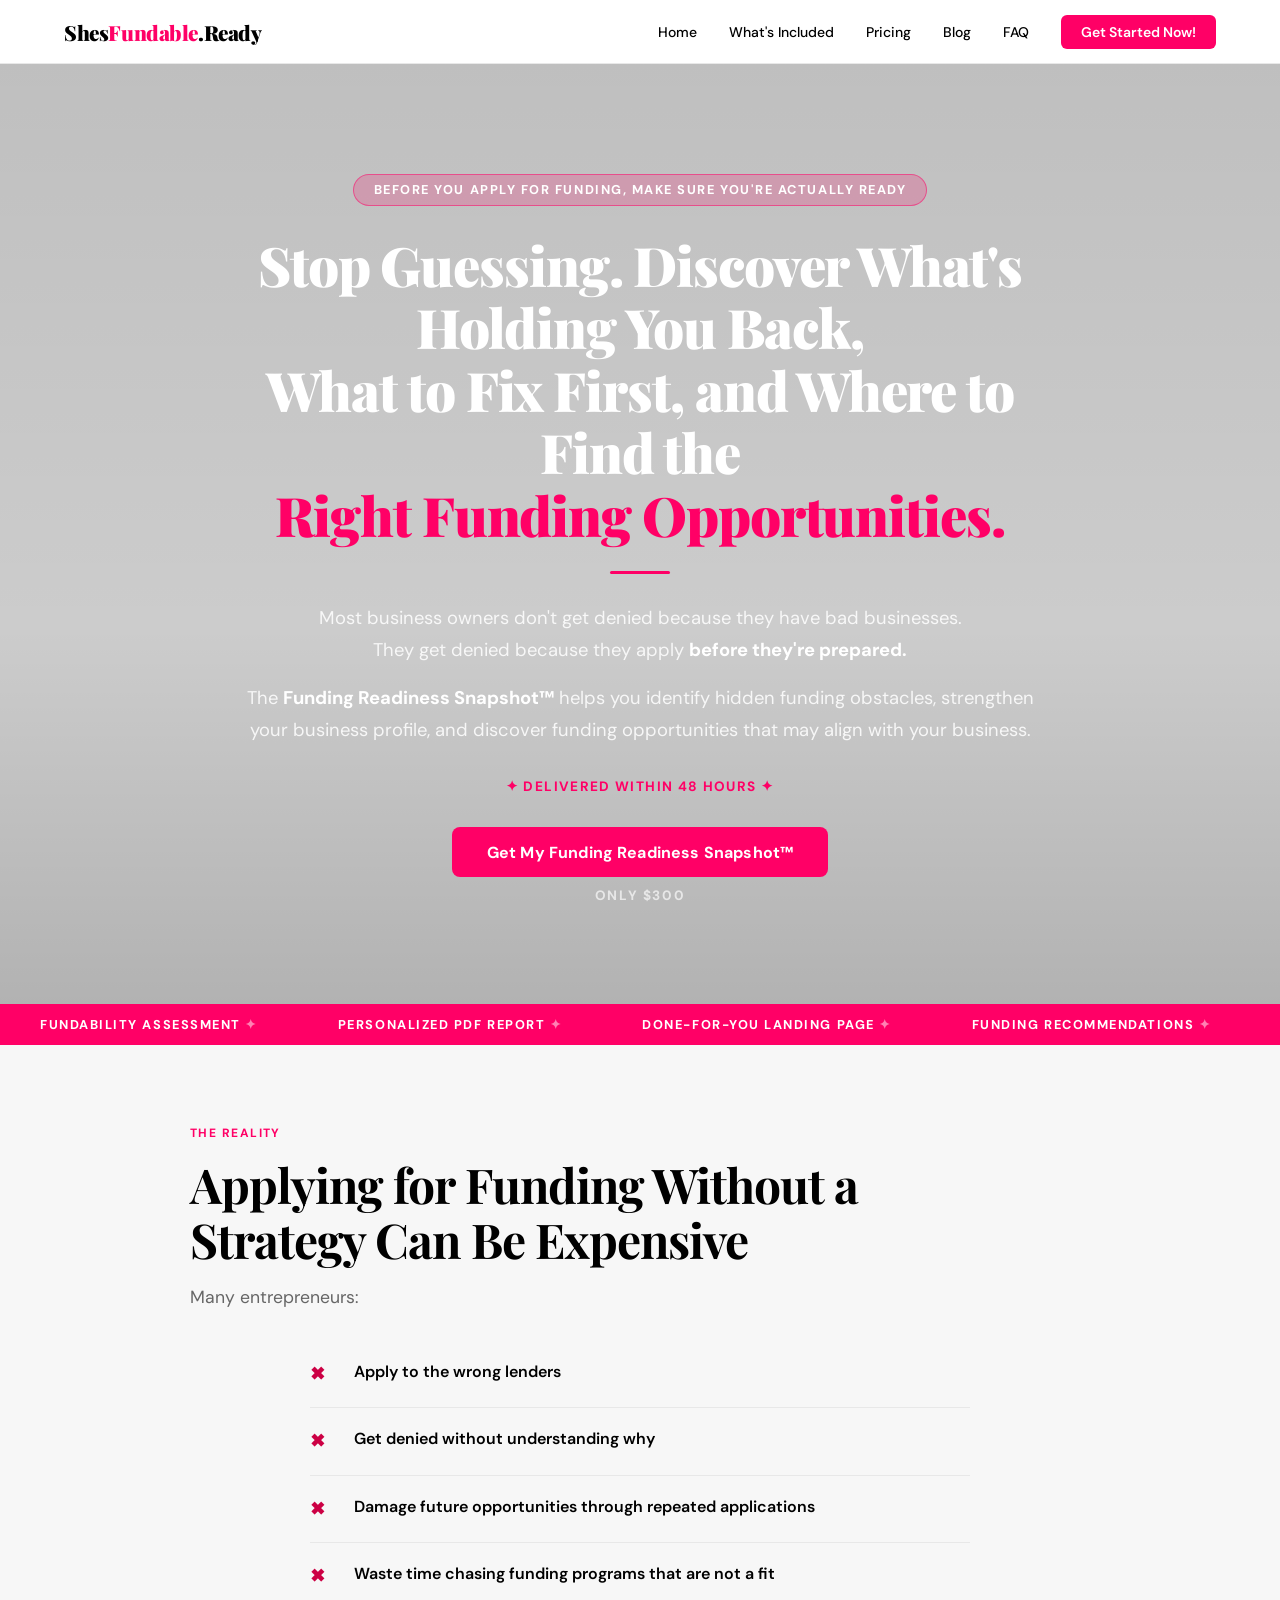
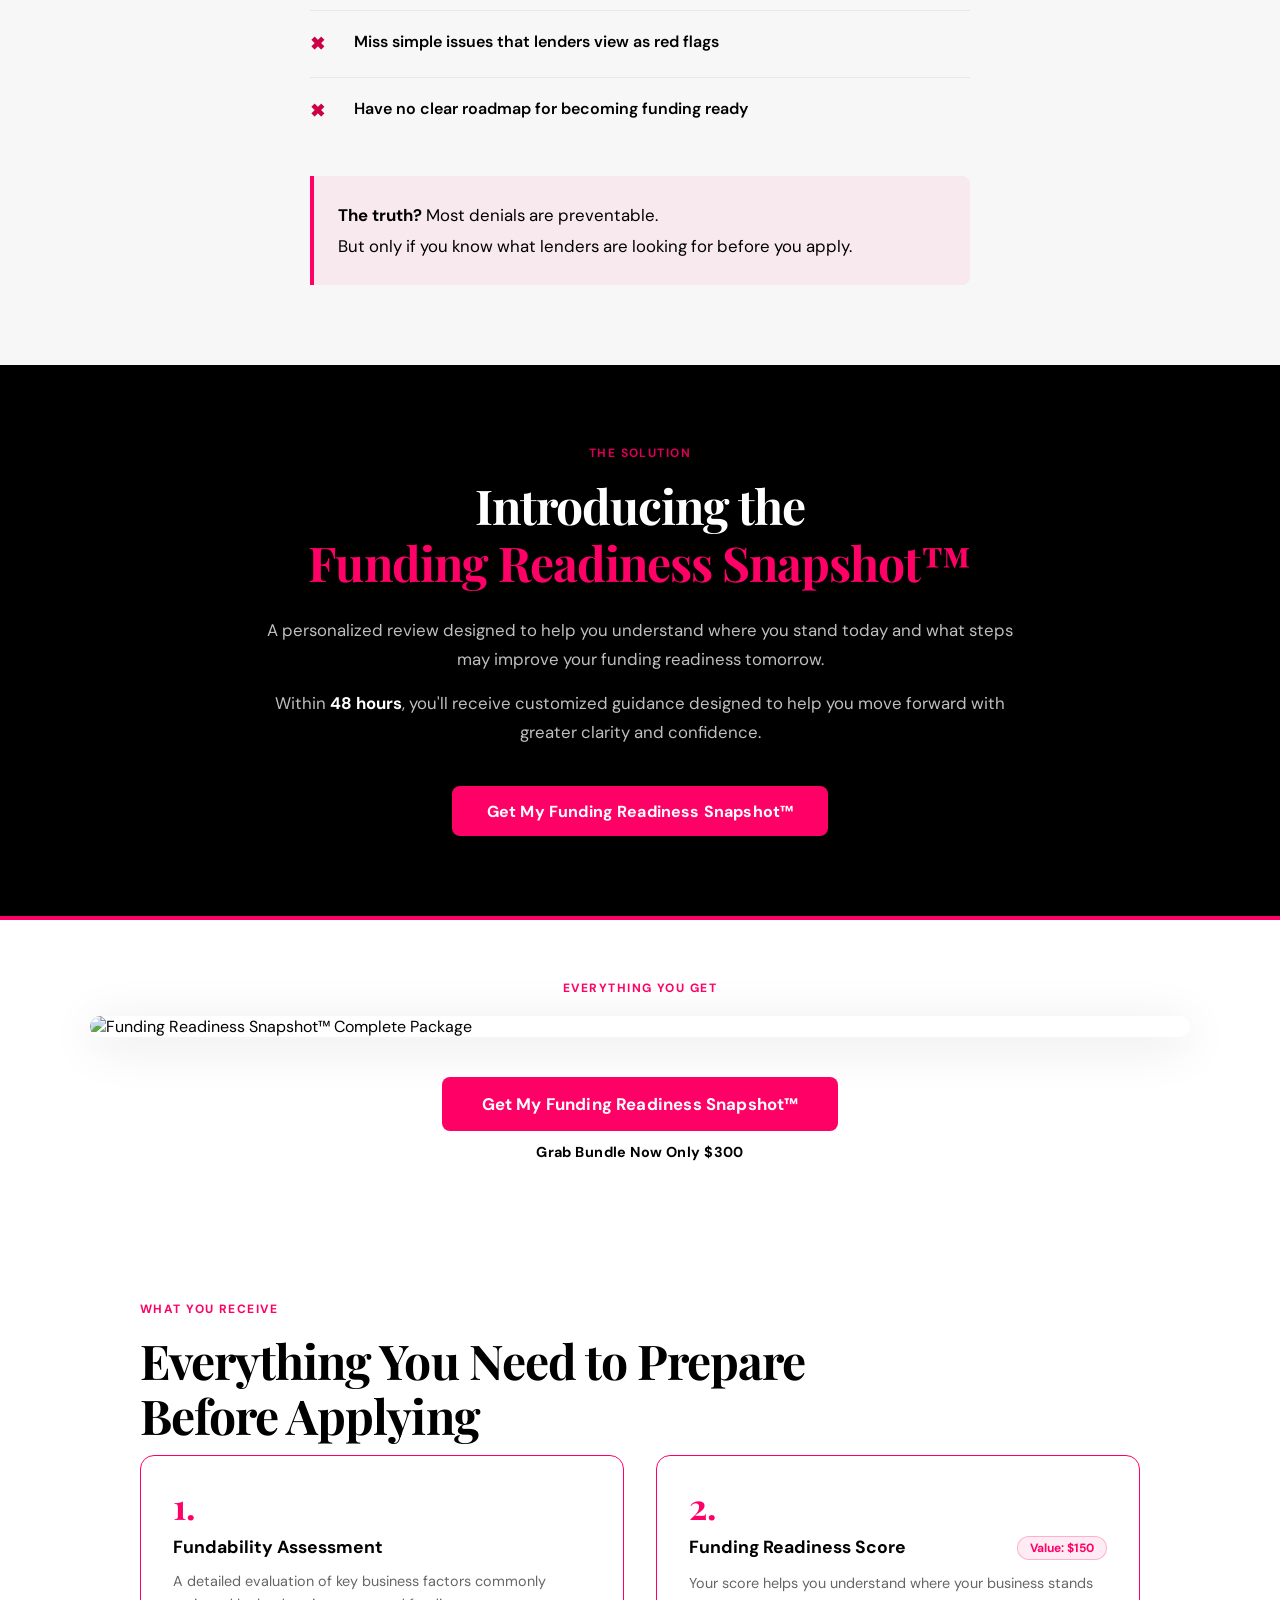
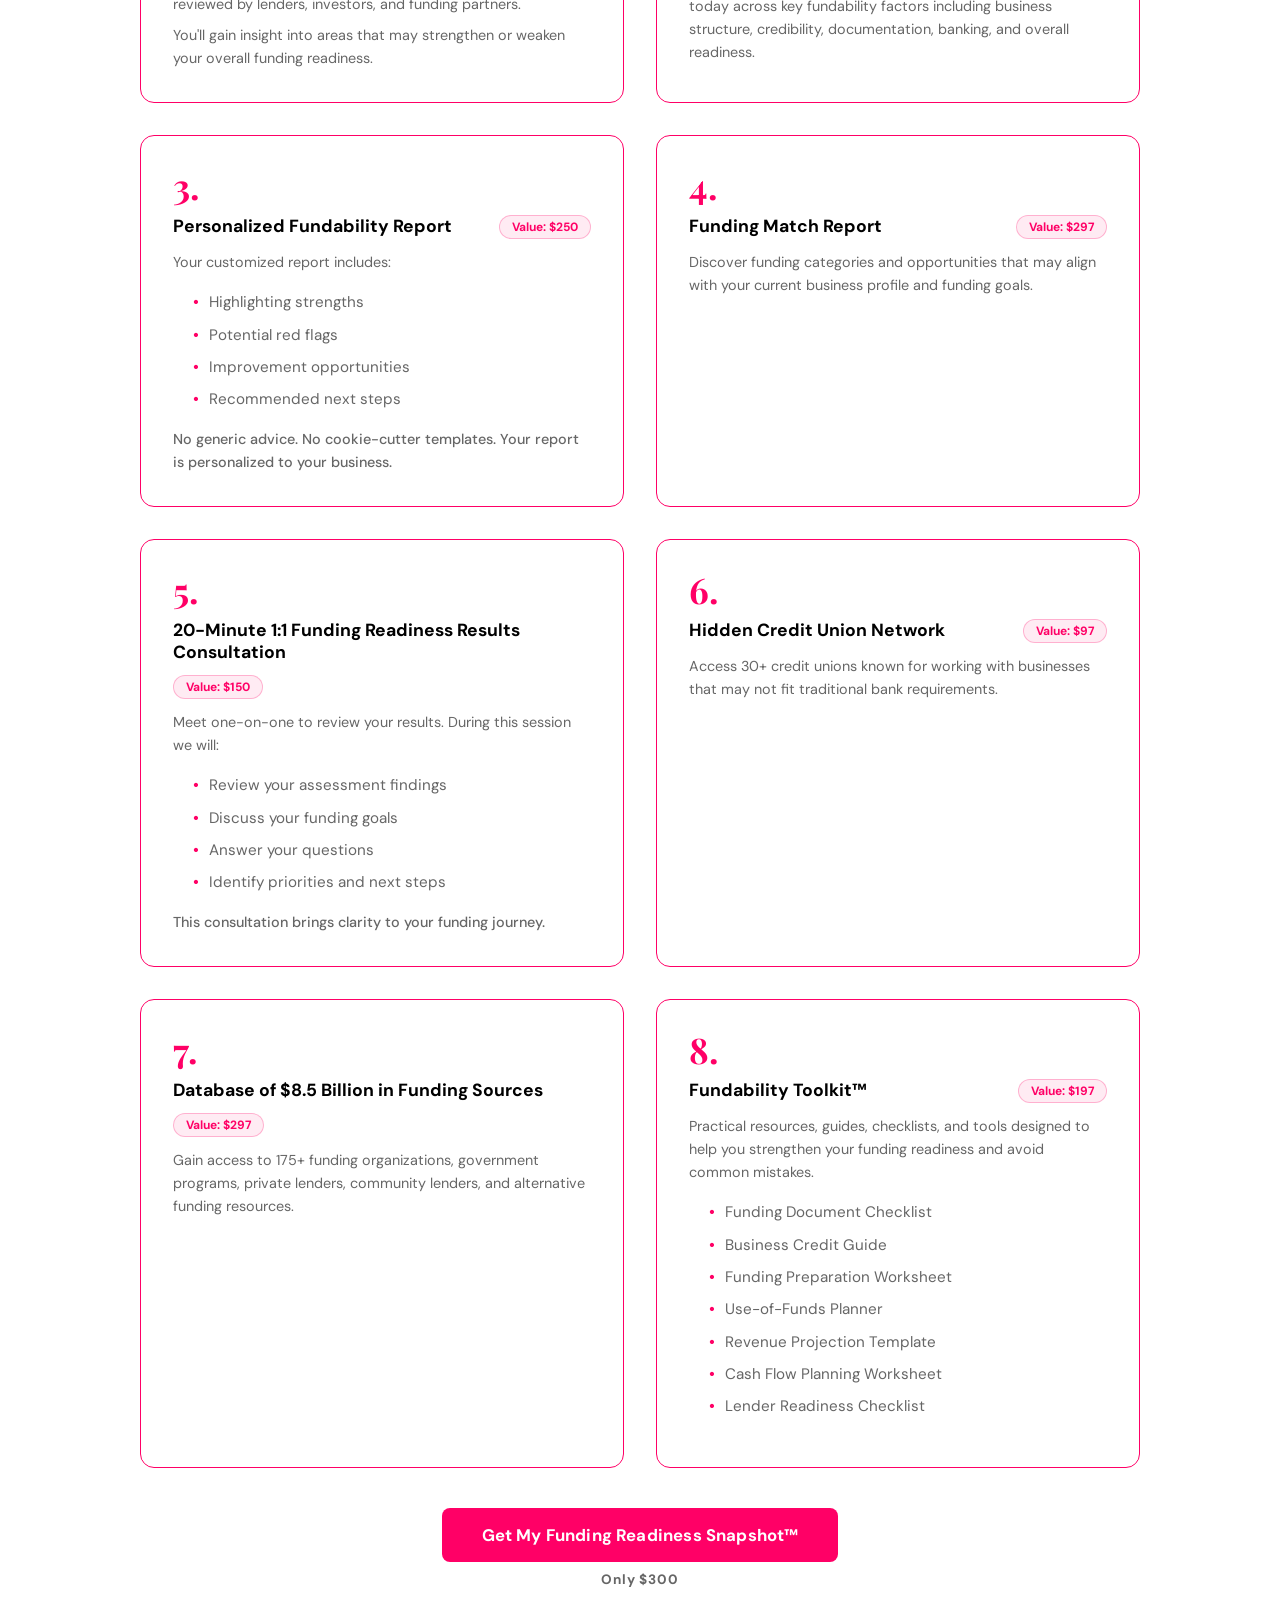
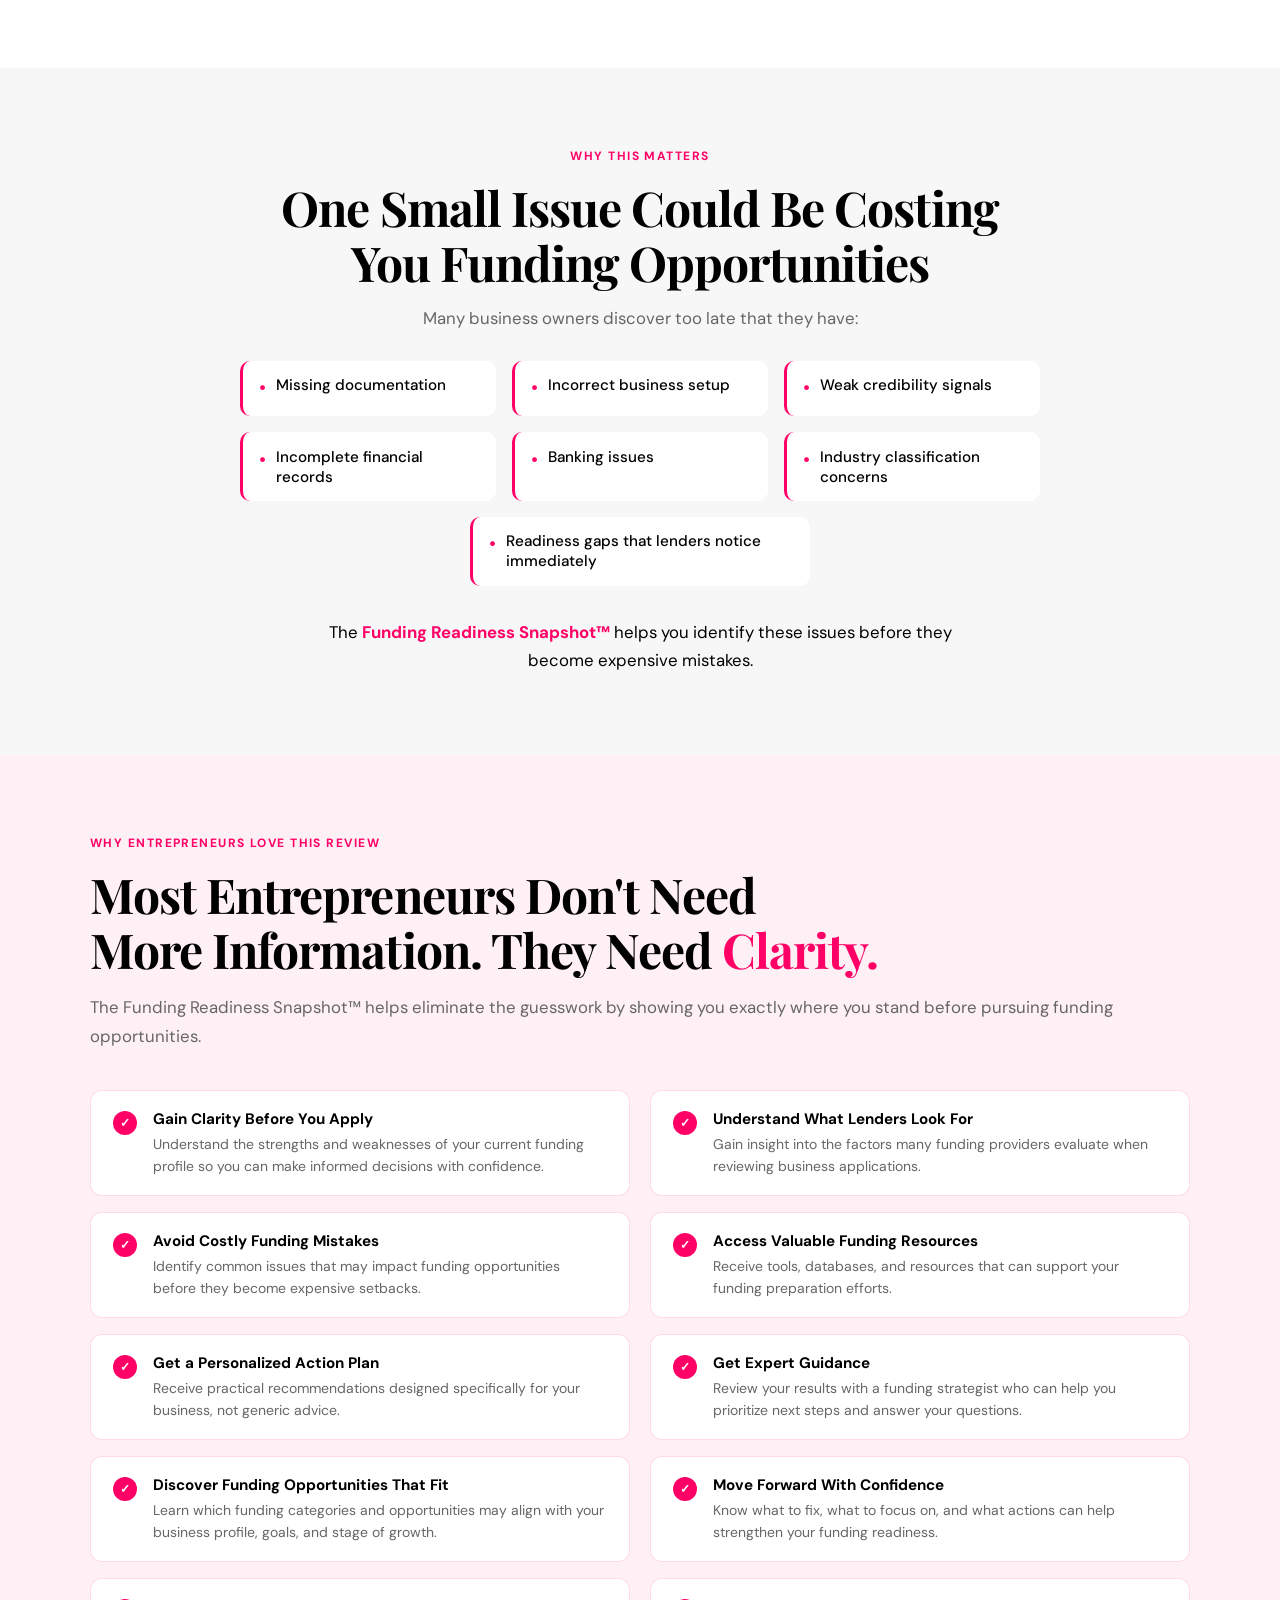
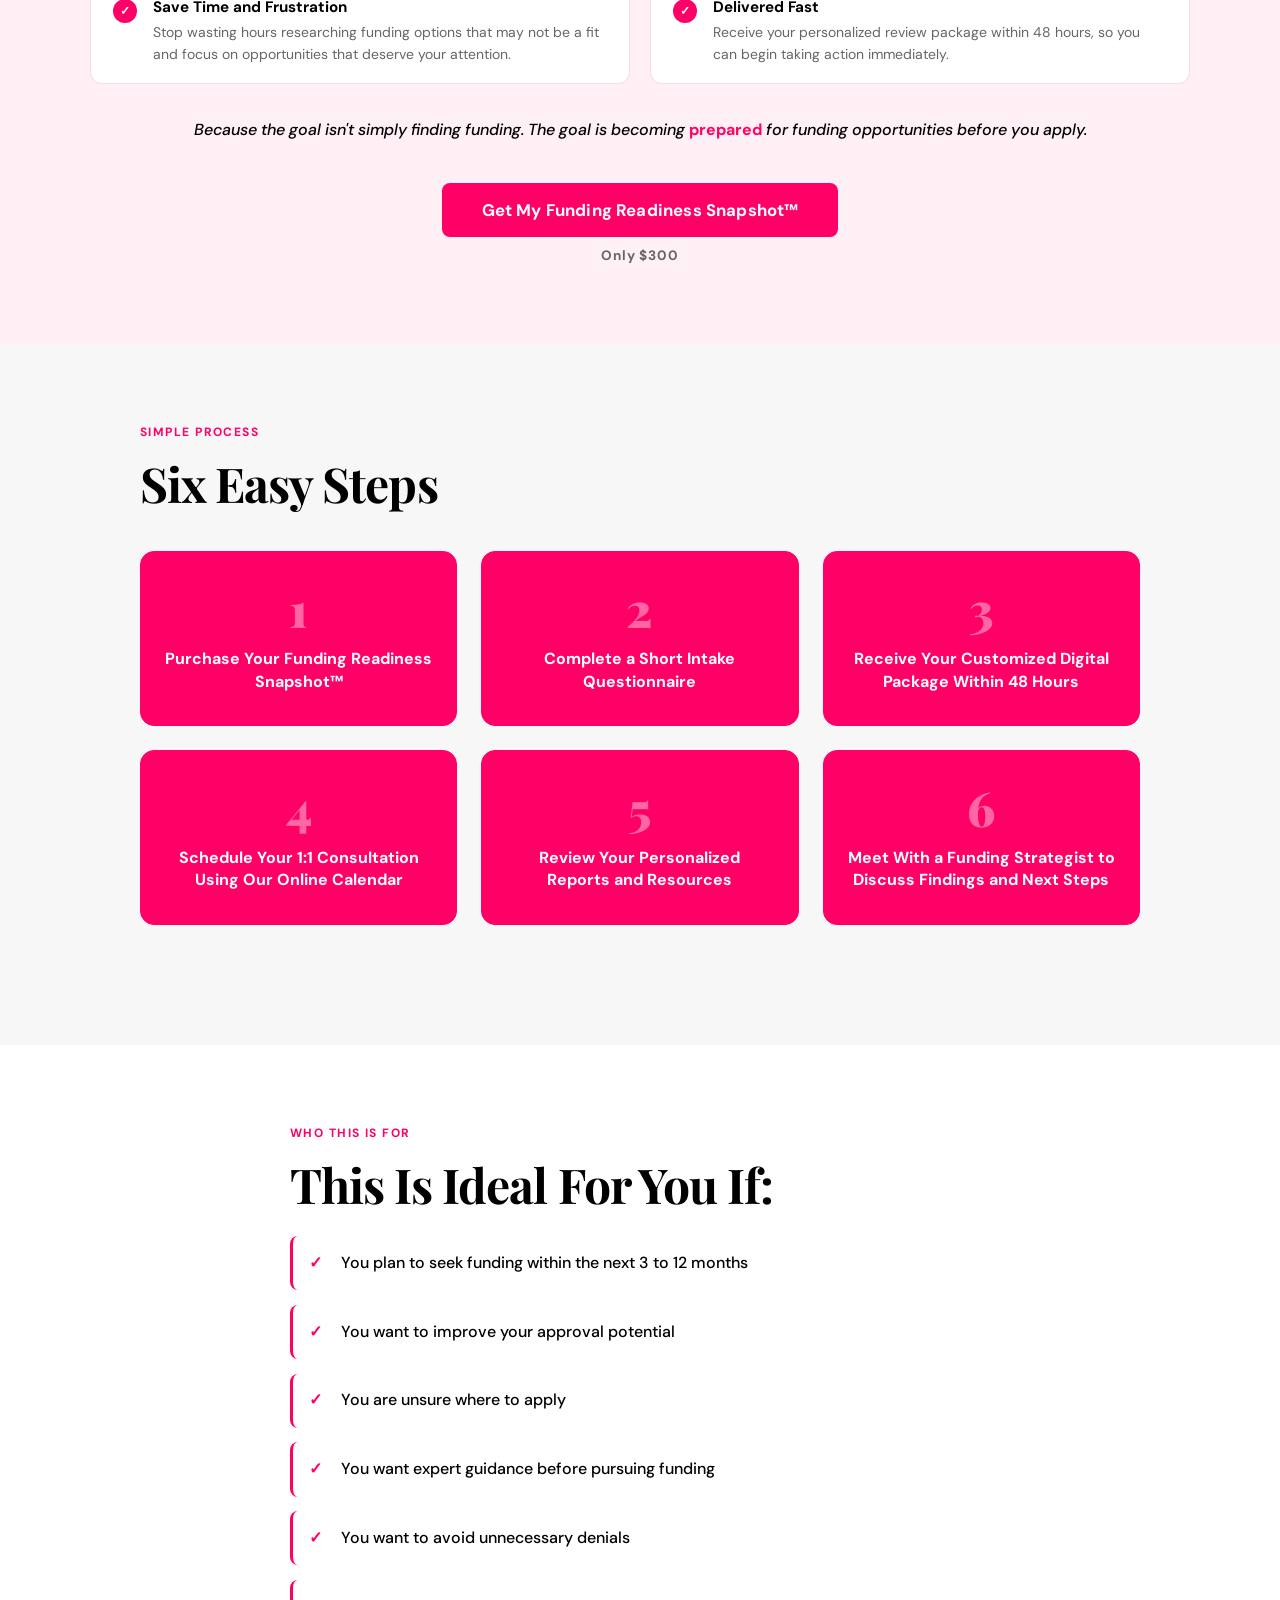
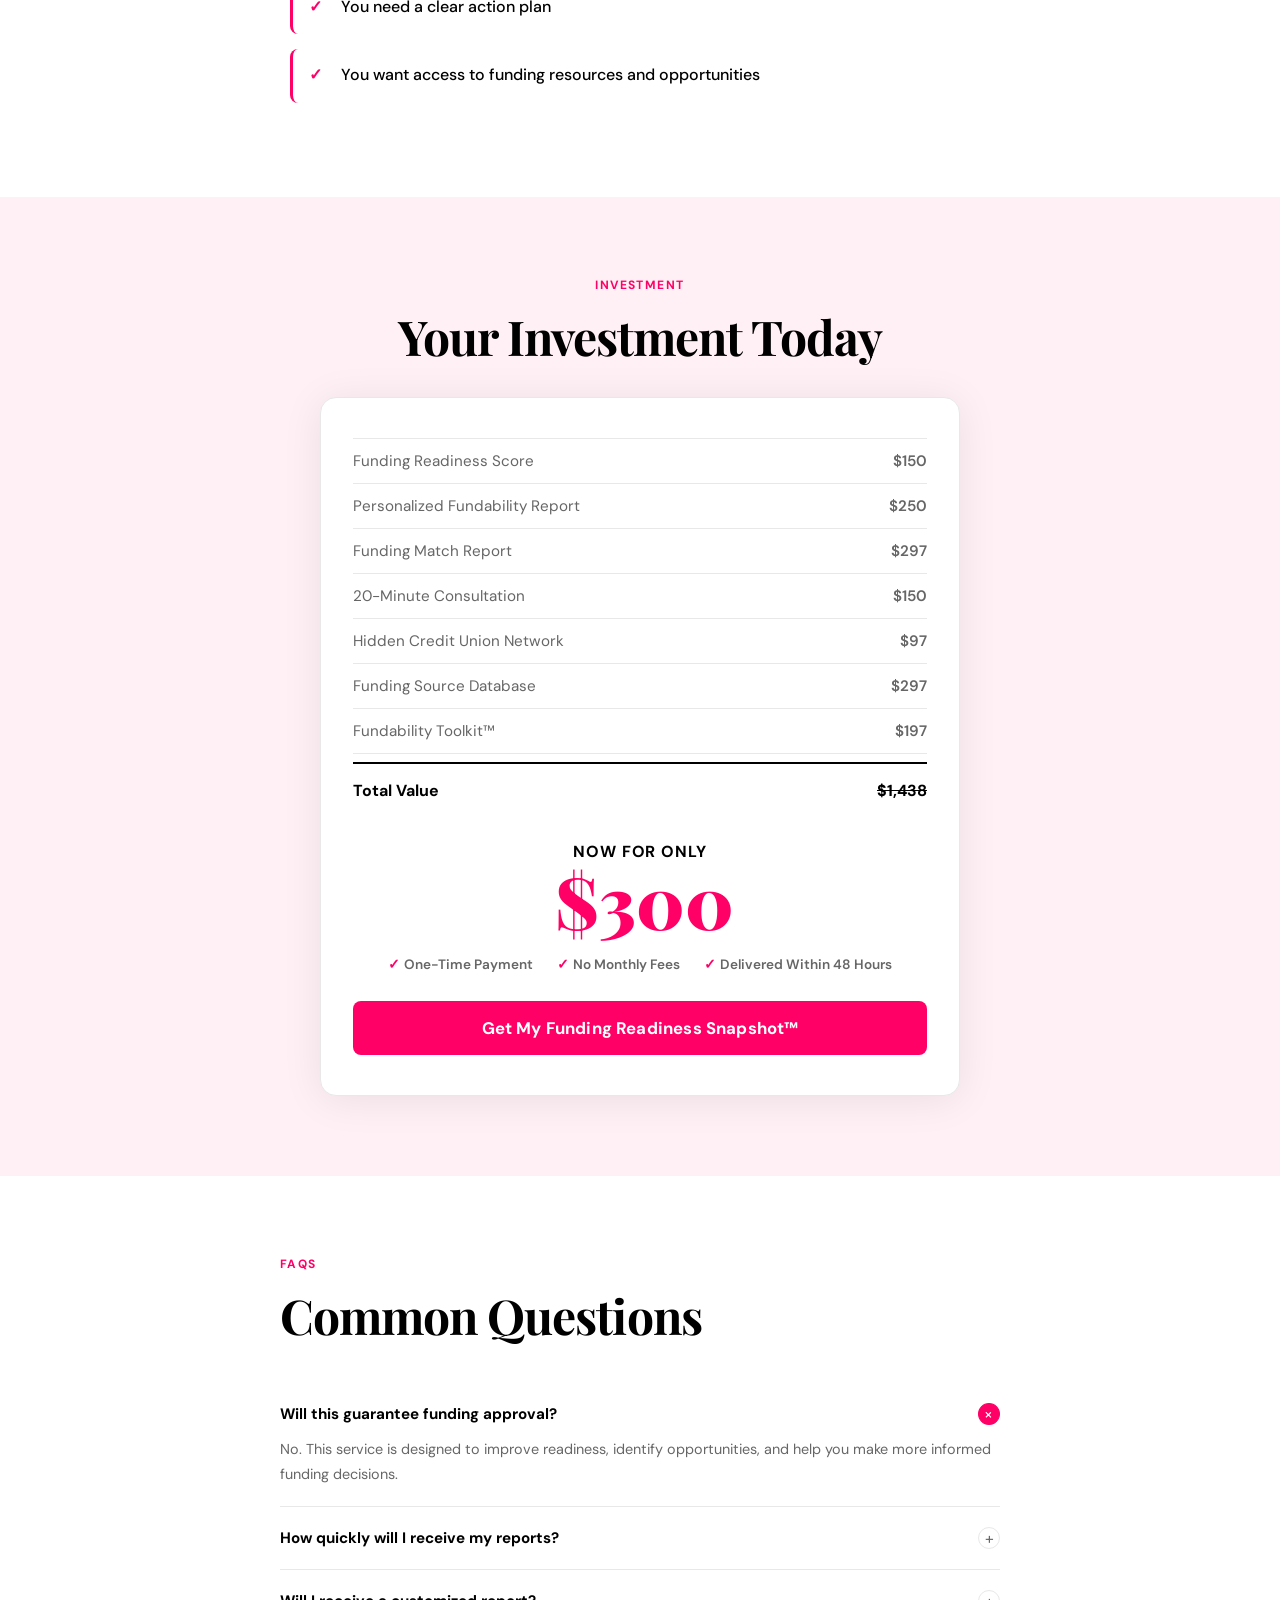
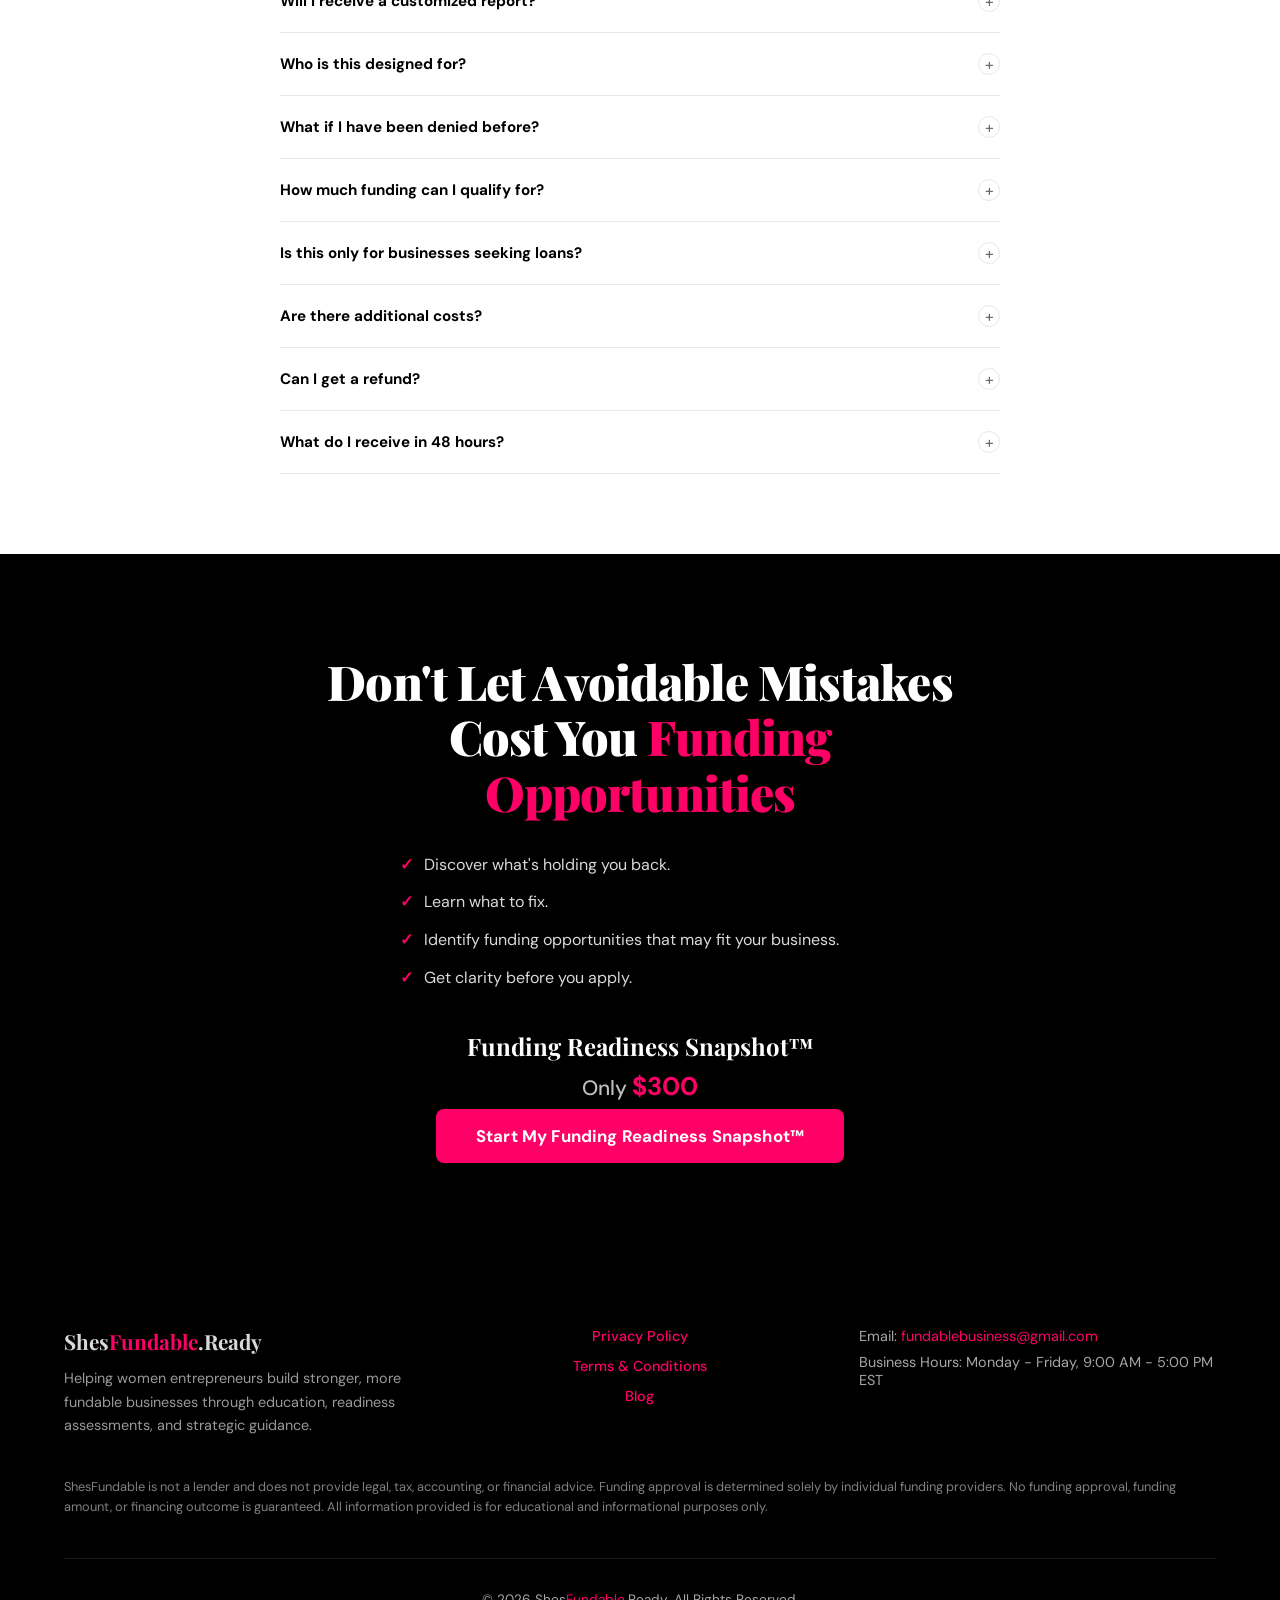
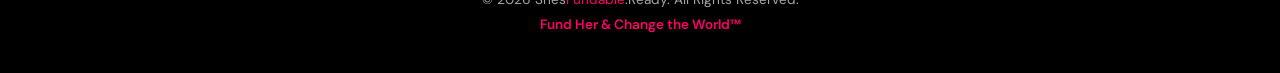
==== commit 79ae9b3e: "Rename shesfundable-300-offer (2).html to index.html" ====
--- a/index.html
+++ b/index.html
@@ -64,7 +64,7 @@
   .hero {
     margin-top: 64px;
     background: url('hero_background.png') center center / cover no-repeat;
-    padding: 120px 5% 100px;
+    padding: 110px 5% 100px;
     text-align: center;
     position: relative;
     overflow: hidden;
@@ -72,10 +72,59 @@
   .hero::before {
     content: '';
     position: absolute; inset: 0;
-    background: linear-gradient(to bottom, rgba(0,0,0,0.72) 0%, rgba(0,0,0,0.62) 60%, rgba(0,0,0,0.80) 100%);
+    background: linear-gradient(to bottom, rgba(0,0,0,0.25) 0%, rgba(0,0,0,0.20) 60%, rgba(0,0,0,0.30) 100%);
     pointer-events: none;
   }
   .hero > * { position: relative; z-index: 1; }
+  
+  .hero-inner { max-width: 820px; margin: 0 auto; }
+
+  .hero-pre {
+    display: inline-block;
+    font-size: 0.8rem; font-weight: 700; letter-spacing: 0.12em;
+    color: var(--white); text-transform: uppercase;
+    background: rgba(255,0,102,0.2); border: 1px solid rgba(255,0,102,0.5);
+    padding: 0.4rem 1.25rem; border-radius: 100px;
+    margin-bottom: 1.75rem;
+  }
+
+  .hero h1 {
+    font-family: 'Playfair Display', serif;
+    font-size: clamp(2rem, 4.5vw, 3.4rem);
+    font-weight: 900; line-height: 1.15; letter-spacing: -0.02em;
+    color: var(--white);
+    margin: 0 auto 1.5rem;
+  }
+  .hero h1 em { color: var(--pink); font-style: normal; }
+
+  .hero-divider {
+    width: 60px; height: 3px; background: var(--pink);
+    margin: 0 auto 1.75rem; border-radius: 2px;
+  }
+
+  .hero-sub {
+    font-size: clamp(1rem, 1.8vw, 1.15rem);
+    color: rgba(255,255,255,0.85);
+    line-height: 1.75; font-weight: 400;
+    margin: 0 auto 1rem;
+  }
+  .hero-sub strong { color: var(--white); font-weight: 700; }
+  .hero-sub-2 { margin-bottom: 0; }
+
+  .hero-delivered {
+    font-size: 0.85rem; font-weight: 700; letter-spacing: 0.1em;
+    color: var(--pink); margin: 2rem 0 2rem;
+    text-transform: uppercase;
+  }
+
+  .hero-cta-wrap { display: flex; flex-direction: column; align-items: center; gap: 0.6rem; }
+  .btn-hero { font-size: 1.05rem; padding: 1rem 2.5rem; }
+
+  .hero-price-note {
+    font-size: 0.85rem; font-weight: 700; letter-spacing: 0.12em;
+    color: rgba(255,255,255,0.65); text-transform: uppercase;
+  }
+
   .hero-badge {
     display: inline-block;
     background: rgba(255,0,102,0.15);
@@ -84,45 +133,13 @@
     font-size: 0.75rem; font-weight: 600; letter-spacing: 0.1em; text-transform: uppercase;
     padding: 0.35rem 1rem; border-radius: 100px; margin-bottom: 1.5rem;
   }
-  .hero h1 {
-    font-family: 'Playfair Display', serif;
-    font-size: clamp(2.4rem, 6vw, 4.5rem);
-    font-weight: 900; line-height: 1.07; letter-spacing: -0.02em;
-    color: var(--white);
-    max-width: 820px; margin: 0 auto 1.25rem;
-  }
-  .hero h1 em { color: var(--pink); font-style: normal; }
-  .hero-sub {
-    font-size: clamp(1rem, 2vw, 1.2rem);
-    color: rgba(255,255,255,0.72);
-    max-width: 560px; margin: 0 auto 2rem;
-    line-height: 1.6;
-    font-weight: 400;
-  }
-  
-  .hero-delivered {
-    font-size: 0.95rem; font-weight: 700; letter-spacing: 0.05em;
-    color: var(--pink); margin: 2rem 0 1.5rem;
-    text-transform: uppercase;
-  }
-  
-  .hero-checklist {
-    list-style: none; max-width: 620px; margin: 0 auto 2.5rem;
-    display: grid; grid-template-columns: 1fr 1fr; gap: 0.8rem 1.5rem;
-  }
-  .hero-checklist li {
-    font-size: 0.95rem; font-weight: 500; color: rgba(255,255,255,0.85);
-    line-height: 1.5;
-  }
-  .hero-checklist li::before { content: ''; }
-  
-  .hero-investment {
-    font-size: 1.1rem; color: rgba(255,255,255,0.75); margin: 1.5rem 0;
-  }
+  .hero-investment { font-size: 1.1rem; color: rgba(255,255,255,0.75); margin: 1.5rem 0; }
   .investment-label { font-weight: 500; }
   .investment-price { color: var(--pink); font-weight: 700; font-size: 1.4rem; margin-left: 0.5rem; }
-  
   .hero-cta-group { display: flex; gap: 1rem; justify-content: center; flex-wrap: wrap; }
+  .hero-checklist { list-style: none; max-width: 700px; margin: 0 auto 2rem; display: grid; grid-template-columns: 1fr 1fr; gap: 0.6rem 1.5rem; }
+  .hero-checklist li { font-size: 0.9rem; font-weight: 500; color: rgba(255,255,255,0.85); line-height: 1.5; }
+  .hero-checklist li::before { content: ''; }
   .btn-primary {
     display: inline-block;
     background: var(--pink); color: var(--white);
@@ -172,7 +189,11 @@
   }
 
   /* ── PROBLEM ── */
-  .problem { background: var(--gray); }
+  .problem {
+    background: url('reality-bg.png') center center / cover no-repeat;
+    background-color: var(--gray);
+  }
+  .problem-inner { position: relative; z-index: 1; }
   .problem-inner { max-width: 900px; margin: 0 auto; }
   .problem h2 { margin-bottom: 1rem; }
   .problem-sub { font-size: 1.1rem; color: var(--text-muted); margin-bottom: 3rem; line-height: 1.7; }
@@ -184,22 +205,52 @@
   .problem-card h4 { font-weight: 700; margin-bottom: 0.4rem; font-size: 0.95rem; }
   .problem-card p { color: var(--text-muted); font-size: 0.875rem; line-height: 1.6; }
   
-  .reality-list { max-width: 660px; margin: 0 auto 2.5rem; }
+  .reality-list { max-width: 660px; margin: 0 auto 2rem; }
   .reality-item {
-    display: flex; gap: 1.25rem; margin-bottom: 1.5rem;
-    padding-bottom: 1.5rem; border-bottom: 1px solid var(--gray-mid);
+    display: flex; gap: 1.25rem; margin-bottom: 1.25rem;
+    padding-bottom: 1.25rem; border-bottom: 1px solid var(--gray-mid);
   }
   .reality-item:last-child { border-bottom: none; }
   .reality-icon {
     font-size: 1.8rem; color: var(--pink); font-weight: 700;
     flex-shrink: 0; line-height: 1;
   }
-  .reality-text h4 { font-weight: 700; font-size: 1rem; color: var(--black); }
+  .reality-icon-x {
+    font-size: 1.1rem; color: #cc0044; font-weight: 900;
+    flex-shrink: 0; line-height: 1.5; min-width: 1.5rem;
+  }
+  .reality-text h4 { font-weight: 600; font-size: 1rem; color: var(--black); }
   
   .reality-closing {
     font-size: 1.05rem; color: var(--text-muted); line-height: 1.7;
     max-width: 660px; margin: 2rem auto 0;
   }
+  .reality-truth {
+    font-size: 1.05rem; color: var(--black); line-height: 1.8;
+    max-width: 660px; margin: 2rem auto 0;
+    padding: 1.5rem; background: rgba(255,0,102,0.06);
+    border-left: 4px solid var(--pink); border-radius: 0 8px 8px 0;
+  }
+
+  /* ── SOLUTION ── */
+  .solution { background: var(--black); text-align: center; color: var(--white); padding: 80px 5%; }
+  .solution-inner { max-width: 760px; margin: 0 auto; }
+  .solution .section-label { color: rgba(255,0,102,0.85); }
+  .solution h2 {
+    font-family: 'Playfair Display', serif;
+    font-size: clamp(1.8rem, 4vw, 3rem); font-weight: 700;
+    color: var(--white); margin-bottom: 1.5rem; line-height: 1.2;
+  }
+  .solution h2 em { color: var(--pink); font-style: normal; }
+  .solution-body { font-size: 1.05rem; color: rgba(255,255,255,0.75); line-height: 1.7; margin-bottom: 1rem; }
+  .solution-body strong { color: var(--white); }
+
+  /* ── BUNDLE IMAGE ── */
+  .bundle-section { background: var(--white); padding: 60px 5%; border-top: 4px solid var(--pink); }
+  .bundle-inner { max-width: 1100px; margin: 0 auto; }
+
+  .section-cta-wrap { text-align: center; margin-top: 2.5rem; }
+  .section-price-note { margin-top: 0.6rem; font-size: 0.85rem; font-weight: 700; color: var(--text-muted); letter-spacing: 0.06em; }
 
   /* ── OFFER ── */
   .offer { background: var(--white); }
@@ -223,6 +274,15 @@
   .deliverable-content h3 { font-size: 1.1rem; font-weight: 700; margin-bottom: 0.75rem; color: var(--black); }
   .deliverable-content p { color: var(--text-muted); font-size: 0.9rem; line-height: 1.6; margin-bottom: 0.5rem; }
   .deliverable-content p:last-child { margin-bottom: 0; }
+
+  .deliverable-header { display: flex; justify-content: space-between; align-items: flex-start; gap: 0.75rem; margin-bottom: 0.75rem; flex-wrap: wrap; }
+  .deliverable-header h3 { margin-bottom: 0; }
+  .value-badge {
+    background: rgba(255,0,102,0.08); color: var(--pink);
+    border: 1px solid rgba(255,0,102,0.25); border-radius: 20px;
+    font-size: 0.75rem; font-weight: 700; padding: 0.2rem 0.75rem;
+    white-space: nowrap; flex-shrink: 0;
+  }
   
   .nested-list {
     list-style: none; margin: 1rem 0 1rem 0; padding-left: 1.25rem;
@@ -251,49 +311,72 @@
   .offer-card p { color: var(--text-muted); font-size: 0.875rem; line-height: 1.6; }
 
   /* ── WHY ENTREPRENEURS LOVE ── */
-  .why-love { background: var(--white); }
+  .why-love { background: #fff0f5; }
   .why-love-inner { max-width: 1100px; margin: 0 auto; }
-  .why-love-content { display: grid; grid-template-columns: 1fr 1fr; gap: 3rem; align-items: center; }
-  .why-love-text { max-width: 540px; }
-  .why-love h2 { margin-bottom: 1.5rem; }
-  .why-love-intro { font-size: 1.05rem; color: var(--text-muted); margin-bottom: 1.5rem; font-weight: 500; }
-  .clarity-list {
-    list-style: none; max-width: 660px; margin: 0 0 2rem 0;
-    padding-left: 0;
-  }
-  .clarity-list li {
-    font-size: 1rem; color: var(--text-muted); line-height: 1.8;
-    margin-bottom: 0.8rem; padding-left: 1.5rem;
-    position: relative;
-  }
-  .clarity-list li::before {
-    content: '•'; position: absolute; left: 0; color: var(--pink); font-weight: 700; font-size: 1.2rem;
-  }
-  .clarity-closing { font-size: 1.05rem; color: var(--black); line-height: 1.7; font-weight: 500; }
-  
-  .why-love-image { display: flex; align-items: center; justify-content: center; }
-  .why-love-image svg { max-width: 280px; }
+  .why-love .section-label { color: var(--pink); }
+  .why-love h2 { color: var(--black); margin-bottom: 1rem; }
+  .why-love h2 em { color: var(--pink); font-style: normal; }
+  .clarity-closing { font-size: 1.05rem; color: var(--text-muted); line-height: 1.7; margin-bottom: 0; }
+
+  .benefits-list {
+    display: grid;
+    grid-template-columns: repeat(2, 1fr);
+    gap: 1.25rem;
+    margin-top: 2.5rem;
+    width: 100%;
+  }
+  .benefits-col {
+    display: flex;
+    flex-direction: column;
+    gap: 1rem;
+    width: 100%;
+  }
+  .benefit-item {
+    background: var(--white);
+    border: 1px solid rgba(255,0,102,0.15);
+    border-radius: 12px;
+    padding: 1.1rem 1.4rem;
+    display: flex;
+    gap: 1rem;
+    align-items: flex-start;
+    transition: all .2s;
+    width: 100%;
+  }
+  .benefit-item:hover { border-color: var(--pink); box-shadow: 0 4px 16px rgba(255,0,102,0.1); }
+  .benefit-icon {
+    width: 24px; height: 24px; min-width: 24px;
+    background: var(--pink); border-radius: 50%;
+    display: flex; align-items: center; justify-content: center;
+    color: var(--white); font-size: 0.72rem; font-weight: 700; margin-top: 2px;
+  }
+  .benefit-body h4 { font-size: 0.9rem; font-weight: 700; margin-bottom: 0.25rem; color: var(--black); }
+  .benefit-body p { font-size: 0.82rem; color: var(--text-muted); line-height: 1.55; margin: 0; }
+  .why-love-closing {
+    font-size: 1rem; color: var(--black); line-height: 1.7;
+    margin-top: 2rem; font-style: italic; font-weight: 500; text-align: center;
+  }
+  .why-love-closing strong { color: var(--pink); font-style: normal; font-weight: 700; }
 
   /* ── SIMPLE PROCESS ── */
   .simple-process { background: var(--gray); }
   .simple-process-inner { max-width: 1000px; margin: 0 auto; }
   .simple-process h2 { margin-bottom: 2.5rem; }
   .process-grid {
-    display: grid; grid-template-columns: repeat(auto-fit, minmax(200px, 1fr));
+    display: grid; grid-template-columns: repeat(3, 1fr);
     gap: 1.5rem; margin-bottom: 2.5rem;
   }
   .process-step {
-    background: var(--white); border-radius: 14px; padding: 2rem 1.5rem;
-    text-align: center; border: 1.5px solid var(--gray-mid);
+    background: var(--pink); border-radius: 14px; padding: 2rem 1.5rem;
+    text-align: center; border: 1.5px solid var(--pink);
     transition: all .25s;
   }
-  .process-step:hover { border-color: var(--pink); box-shadow: 0 8px 24px rgba(255,0,102,0.08); }
+  .process-step:hover { background: var(--pink-light); box-shadow: 0 8px 24px rgba(255,0,102,0.3); transform: translateY(-2px); }
   .process-num {
     font-family: 'Playfair Display', serif;
-    font-size: 3rem; font-weight: 900; color: var(--pink);
+    font-size: 3rem; font-weight: 900; color: rgba(255,255,255,0.4);
     line-height: 1; margin-bottom: 1rem;
   }
-  .process-step h4 { font-size: 1rem; font-weight: 700; color: var(--black); line-height: 1.4; }
+  .process-step h4 { font-size: 1rem; font-weight: 700; color: var(--white); line-height: 1.4; }
 
   .deliverables-note { 
     background: rgba(255,0,102,0.07); border-radius: 12px; padding: 1.5rem;
@@ -312,29 +395,66 @@
   }
 
   /* ── WHO THIS IS FOR ── */
-  .who-for { background: var(--white); }
-  .who-for-inner { max-width: 1100px; margin: 0 auto; }
-  .who-for-content { display: grid; grid-template-columns: 1fr 1fr; gap: 3rem; align-items: center; }
-  .who-for-text { max-width: 540px; }
+  .who-for {
+    background: url('who-for-bg.png') center center / cover no-repeat;
+    position: relative;
+  }
+  .who-for::before {
+    content: ''; position: absolute; inset: 0;
+    background: rgba(255,255,255,0.82);
+    pointer-events: none;
+  }
+  .who-for-inner { max-width: 700px; margin: 0 auto; position: relative; z-index: 1; }
   .who-for h2 { margin-bottom: 1.5rem; }
   .who-for-intro { font-size: 1.05rem; color: var(--text-muted); margin-bottom: 1.5rem; font-weight: 500; }
-  .ideal-for-list {
-    list-style: none; max-width: 660px; margin: 0 0 0 0;
-    padding-left: 0;
-  }
+  .ideal-for-list { list-style: none; padding-left: 0; }
   .ideal-for-list li {
-    font-size: 1rem; color: var(--text-muted); line-height: 1.8;
-    margin-bottom: 1rem; padding-left: 1.5rem;
-    position: relative;
+    font-size: 1rem; color: var(--black); line-height: 1.8;
+    margin-bottom: 0.9rem; padding: 0.8rem 1.2rem 0.8rem 3rem;
+    position: relative; background: rgba(255,255,255,0.85);
+    border-radius: 8px; border-left: 3px solid var(--pink);
+    font-weight: 500;
   }
   .ideal-for-list li::before {
-    content: '✓'; position: absolute; left: 0; color: var(--pink); font-weight: 700;
-  }
-  
-  .who-for-image { display: flex; align-items: center; justify-content: center; }
-  .who-for-image svg { max-width: 300px; }
-
-  /* ── SPEED ── */
+    content: '✓'; position: absolute; left: 1rem; color: var(--pink); font-weight: 700; font-size: 1rem;
+  }
+
+  /* ── WHY THIS MATTERS ── */
+  .why-matters { background: var(--gray); }
+  .why-matters-inner { max-width: 900px; margin: 0 auto; text-align: center; }
+  .why-matters h2 { margin-bottom: 1rem; }
+  .why-matters-intro { font-size: 1.05rem; color: var(--text-muted); margin-bottom: 2rem; }
+  .matters-grid {
+    display: grid; grid-template-columns: repeat(3, 1fr); gap: 1rem;
+    max-width: 800px; margin: 0 auto 2rem; text-align: left;
+  }
+  .matters-item {
+    display: flex; align-items: flex-start; gap: 0.6rem;
+    background: var(--white); border-radius: 10px; padding: 0.9rem 1rem;
+    font-size: 0.95rem; font-weight: 500; color: var(--black);
+    border-left: 3px solid var(--pink);
+  }
+  .matters-item-full { grid-column: 1 / -1; max-width: 340px; margin: 0 auto; }
+  .matters-dot { color: var(--pink); font-size: 1.2rem; flex-shrink: 0; line-height: 1.4; }
+  .why-matters-closing {
+    font-size: 1.05rem; color: var(--black); line-height: 1.7;
+    max-width: 680px; margin: 0 auto;
+  }
+  .why-matters-closing strong { color: var(--pink); }
+
+  /* ── BENEFITS LIST ── */
+  .benefits-list { margin-top: 1.75rem; display: flex; flex-direction: column; gap: 1.25rem; }
+  .benefit-item { display: flex; gap: 1rem; align-items: flex-start; }
+  .benefit-icon {
+    width: 24px; height: 24px; min-width: 24px;
+    background: var(--pink); border-radius: 50%;
+    display: flex; align-items: center; justify-content: center;
+    color: var(--white); font-size: 0.75rem; font-weight: 700; margin-top: 2px;
+  }
+  .benefit-body h4 { font-size: 0.95rem; font-weight: 700; margin-bottom: 0.25rem; color: var(--black); }
+  .benefit-body p { font-size: 0.875rem; color: var(--text-muted); line-height: 1.6; margin: 0; }
+
+  /* ── SPEED (keeping for any legacy references) ── */
   .speed {
     background: var(--black); color: var(--white);
     text-align: center;
@@ -359,44 +479,79 @@
 
   /* ── INVESTMENT ── */
   .investment { background: var(--pink-pale); }
-  .investment-inner { max-width: 800px; margin: 0 auto; text-align: center; }
-  .investment h2 { margin-bottom: 0.5rem; }
-  .investment-tagline { font-size: 1.1rem; color: var(--text-muted); margin-bottom: 2.5rem; font-weight: 500; }
-  
+  .investment-inner { max-width: 640px; margin: 0 auto; text-align: center; }
+  .investment h2 { margin-bottom: 2rem; }
+
   .investment-box {
-    background: var(--white); border-radius: 16px; padding: 3rem 2rem;
+    background: var(--white); border-radius: 16px; padding: 2.5rem 2rem;
     box-shadow: 0 4px 40px rgba(0,0,0,0.08); border: 1.5px solid var(--gray-mid);
   }
+
+  .value-stack { margin-bottom: 1.75rem; }
+  .value-row {
+    display: flex; justify-content: space-between; align-items: center;
+    padding: 0.75rem 0; border-bottom: 1px solid var(--gray-mid);
+    font-size: 0.95rem;
+  }
+  .value-row:first-child { border-top: 1px solid var(--gray-mid); }
+  .value-name { color: var(--text-muted); text-align: left; }
+  .value-amount { color: var(--text-muted); font-weight: 600; white-space: nowrap; }
+  .value-total-row {
+    border-bottom: none; padding-top: 1rem; margin-top: 0.5rem;
+    border-top: 2px solid var(--black) !important;
+  }
+  .value-total-row .value-name { font-weight: 700; color: var(--black); font-size: 1rem; }
+  .value-total-row .value-amount { font-weight: 700; color: var(--black); font-size: 1rem; text-decoration: line-through; }
+
+  .investment-today { margin: 1.5rem 0 1.25rem; }
+  .now-for-only { font-size: 1rem; font-weight: 700; color: var(--black); text-transform: uppercase; letter-spacing: 0.06em; margin-bottom: 0.15rem; }
+  .today-label { font-size: 0.9rem; font-weight: 600; color: var(--text-muted); text-transform: uppercase; letter-spacing: 0.08em; margin-bottom: 0.25rem; }
   .investment-price {
     font-family: 'Playfair Display', serif;
     font-size: 4.5rem; font-weight: 900; line-height: 1; color: var(--pink);
-    margin-bottom: 0.5rem;
-  }
-  .investment-descriptor { color: var(--text-muted); font-size: 0.9rem; margin-bottom: 2rem; }
-  
-  .investment-features { 
-    list-style: none; margin: 2rem 0; padding: 0;
-    text-align: center;
+  }
+
+  .investment-features {
+    list-style: none; margin: 1.25rem 0 1.75rem; padding: 0;
+    display: flex; justify-content: center; gap: 1.5rem; flex-wrap: wrap;
   }
   .investment-features li {
-    font-size: 1rem; color: var(--black); font-weight: 600;
-    margin-bottom: 0.6rem;
-  }
+    font-size: 0.85rem; color: var(--text-muted); font-weight: 600;
+    padding-left: 1rem; position: relative;
+  }
+  .investment-features li::before { content: '✓'; position: absolute; left: 0; color: var(--pink); font-weight: 700; }
 
   /* ── FINAL CTA ── */
   .final-cta {
     background: var(--black); color: var(--white); text-align: center; padding: 100px 5%;
   }
-  .final-cta-inner { max-width: 900px; margin: 0 auto; }
+  .final-cta-inner { max-width: 700px; margin: 0 auto; }
   .final-cta h2 {
     font-family: 'Playfair Display', serif;
-    font-size: clamp(2rem, 5vw, 3.5rem);
-    font-weight: 900; color: var(--white); margin-bottom: 1.5rem; line-height: 1.1;
+    font-size: clamp(1.9rem, 4.5vw, 3rem);
+    font-weight: 900; color: var(--white); margin-bottom: 2rem; line-height: 1.15;
   }
   .final-cta h2 em { color: var(--pink); font-style: normal; }
+
+  .cta-points {
+    list-style: none; margin: 0 auto 2.5rem; padding: 0;
+    display: flex; flex-direction: column; gap: 0.75rem; max-width: 480px;
+    text-align: left;
+  }
+  .cta-points li {
+    font-size: 1rem; color: rgba(255,255,255,0.85); line-height: 1.6;
+    padding-left: 1.5rem; position: relative;
+  }
+  .cta-points li::before { content: '✓'; position: absolute; left: 0; color: var(--pink); font-weight: 700; }
+
+  .cta-product {
+    font-family: 'Playfair Display', serif;
+    font-size: 1.5rem; font-weight: 700; color: var(--white); margin-bottom: 0.5rem;
+  }
+  .cta-subline { font-size: 1.3rem; color: rgba(255,255,255,0.75); margin-bottom: 0.4rem; font-weight: 500; }
+  .cta-subline em { color: var(--pink); font-style: normal; font-weight: 700; font-size: 1.6rem; }
+  .cta-delivery { font-size: 0.85rem; color: rgba(255,255,255,0.5); margin-bottom: 2rem; letter-spacing: 0.06em; text-transform: uppercase; }
   .cta-body { color: rgba(255,255,255,0.75); font-size: 1.05rem; max-width: 600px; margin: 0 auto 1rem; line-height: 1.7; }
-  .cta-subline { color: rgba(255,255,255,0.75); font-size: 1.2rem; margin-bottom: 2rem; font-weight: 500; }
-  .cta-subline em { color: var(--pink); font-style: normal; font-weight: 700; }
 
   /* ── FOOTER ── */
   footer { background: var(--black); color: rgba(255,255,255,0.65); padding: 4rem 5% 2rem; }
@@ -447,7 +602,10 @@
     max-height: 0; overflow: hidden; transition: max-height .35s ease;
     color: var(--text-muted); font-size: 0.9rem; line-height: 1.7;
   }
-  .faq-item.open .faq-a { max-height: 400px; padding-top: 0.75rem; }
+  .faq-item.open .faq-a { max-height: 2000px; padding-top: 0.75rem; }
+  .faq-deliverables { display: flex; flex-direction: column; gap: 1rem; margin: 0.5rem 0; }
+  .faq-deliverable { display: flex; gap: 0.75rem; align-items: flex-start; font-size: 0.9rem; line-height: 1.6; color: var(--text-muted); }
+  .faq-check { color: var(--pink); font-weight: 700; min-width: 1.2rem; margin-top: 1px; }
 
   /* ── SCROLL TO TOP ── */
   .scroll-top {
@@ -466,21 +624,24 @@
   .scroll-top svg { width: 18px; height: 18px; stroke: white; stroke-width: 2.5; fill: none; }
 
   /* ── RESPONSIVE ── */
+  @media (max-width: 768px) {
+    .matters-grid { grid-template-columns: 1fr 1fr; }
+    .process-grid { grid-template-columns: 1fr 1fr; }
+    .benefits-list { grid-template-columns: 1fr; }
+  }
   @media (max-width: 640px) {
     .problem-grid { grid-template-columns: 1fr; }
     .timeline { grid-template-columns: 1fr; }
-    .timeline-step { border-right: none; border-bottom: 1px solid rgba(255,255,255,0.1); }
-    .timeline-step:last-child { border-bottom: none; }
     .nav-links { display: none; }
     .hero-checklist { grid-template-columns: 1fr; gap: 0.6rem; }
+    .matters-grid { grid-template-columns: 1fr; }
+    .matters-item-full { max-width: 100%; }
     .process-grid { grid-template-columns: 1fr; }
-    .deliverable { flex-direction: column; gap: 0.75rem; }
     .deliverable-num { font-size: 1.6rem; }
     .deliverables-list { grid-template-columns: 1fr; }
     .why-love-content { grid-template-columns: 1fr; gap: 2rem; }
-    .why-love-image svg { max-width: 220px; }
+    .benefits-list { grid-template-columns: 1fr; }
     .who-for-content { grid-template-columns: 1fr; gap: 2rem; }
-    .who-for-image svg { max-width: 220px; }
   }
 </style>
 </head>
@@ -495,34 +656,24 @@
     <a href="#price">Pricing</a>
     <a href="blog.html">Blog</a>
     <a href="#faq">FAQ</a>
-    <a href="#get-started" class="nav-cta">Get Started Now!</a>
+    <a href="order.html" class="nav-cta">Get Started Now!</a>
   </div>
 </nav>
 
 <!-- HERO -->
-<section class="hero">
-  <h1>Before You Apply<br>for Funding, Know<br><em>Exactly Where<br>You Stand</em></h1>
-  <p class="hero-sub">
-    Get a personalized Funding Readiness Review that reveals your strengths, identifies funding gaps, improves your business credibility, and helps you understand what funding partners may see when evaluating your business.
-  </p>
-  
-  <div class="hero-delivered">Delivered Within 48 Hours</div>
-  
-  <ul class="hero-checklist">
-    <li>✔ Fundability Assessment</li>
-    <li>✔ Funding Readiness Score</li>
-    <li>✔ Personalized Fundability Report</li>
-    <li>✔ 20-Minute Funding Readiness Consultation</li>
-    <li>✔ Funding Credibility Page</li>
-    <li>✔ Fundability Toolkit™</li>
-  </ul>
-
-  <div class="hero-investment">
-    <span class="investment-label">Investment:</span>
-    <span class="investment-price">$300</span>
-  </div>
-
-  <a href="#get-started" class="btn-primary" style="font-size: 1.05rem; padding: 1rem 2.5rem;">GET STARTED NOW!</a>
+<section class="hero" id="hero">
+  <div class="hero-inner">
+    <p class="hero-pre">Before You Apply for Funding, Make Sure You're Actually Ready</p>
+    <h1>Stop Guessing. Discover What's Holding You Back,<br>What to Fix First, and Where to Find the<br><em>Right Funding Opportunities.</em></h1>
+    <div class="hero-divider"></div>
+    <p class="hero-sub">Most business owners don't get denied because they have bad businesses.<br>They get denied because they apply <strong>before they're prepared.</strong></p>
+    <p class="hero-sub hero-sub-2">The <strong>Funding Readiness Snapshot™</strong> helps you identify hidden funding obstacles, strengthen your business profile, and discover funding opportunities that may align with your business.</p>
+    <p class="hero-delivered">✦ Delivered Within 48 Hours ✦</p>
+    <div class="hero-cta-wrap">
+      <a href="order.html" class="btn-primary btn-hero">Get My Funding Readiness Snapshot™</a>
+      <p class="hero-price-note">ONLY $300</p>
+    </div>
+  </div>
 </section>
 
 <!-- TICKER -->
@@ -547,33 +698,40 @@
 <section class="problem" id="problem">
   <div class="problem-inner">
     <p class="section-label">The Reality</p>
-    <h2>Most Funding Applications<br>Fail Before They Are Submitted</h2>
-    <p class="problem-sub">
-      Many entrepreneurs spend weeks searching for funding opportunities without knowing whether their business is truly prepared.
-    </p>
+    <h2>Applying for Funding Without a<br>Strategy Can Be Expensive</h2>
+    <p class="problem-sub">Many entrepreneurs:</p>
     <div class="reality-list">
-      <div class="reality-item">
-        <div class="reality-icon">•</div>
-        <div class="reality-text">
-          <h4>They apply too early.</h4>
-        </div>
-      </div>
-      <div class="reality-item">
-        <div class="reality-icon">•</div>
-        <div class="reality-text">
-          <h4>They overlook important details.</h4>
-        </div>
-      </div>
-      <div class="reality-item">
-        <div class="reality-icon">•</div>
-        <div class="reality-text">
-          <h4>They waste valuable time pursuing opportunities that may not align with their current stage of business.</h4>
-        </div>
-      </div>
-    </div>
-    <p class="reality-closing">
-      The Funding Readiness Review helps you understand where you stand before you invest time, energy, and resources pursuing funding opportunities.
-    </p>
+      <div class="reality-item"><div class="reality-icon-x">✖</div><div class="reality-text"><h4>Apply to the wrong lenders</h4></div></div>
+      <div class="reality-item"><div class="reality-icon-x">✖</div><div class="reality-text"><h4>Get denied without understanding why</h4></div></div>
+      <div class="reality-item"><div class="reality-icon-x">✖</div><div class="reality-text"><h4>Damage future opportunities through repeated applications</h4></div></div>
+      <div class="reality-item"><div class="reality-icon-x">✖</div><div class="reality-text"><h4>Waste time chasing funding programs that are not a fit</h4></div></div>
+      <div class="reality-item"><div class="reality-icon-x">✖</div><div class="reality-text"><h4>Miss simple issues that lenders view as red flags</h4></div></div>
+      <div class="reality-item"><div class="reality-icon-x">✖</div><div class="reality-text"><h4>Have no clear roadmap for becoming funding ready</h4></div></div>
+    </div>
+    <p class="reality-truth"><strong>The truth?</strong> Most denials are preventable.<br>But only if you know what lenders are looking for before you apply.</p>
+  </div>
+</section>
+
+<!-- SOLUTION -->
+<section class="solution" id="solution">
+  <div class="solution-inner">
+    <p class="section-label">The Solution</p>
+    <h2>Introducing the<br><em>Funding Readiness Snapshot™</em></h2>
+    <p class="solution-body">A personalized review designed to help you understand where you stand today and what steps may improve your funding readiness tomorrow.</p>
+    <p class="solution-body">Within <strong>48 hours</strong>, you'll receive customized guidance designed to help you move forward with greater clarity and confidence.</p>
+    <a href="order.html" class="btn-primary" style="margin-top:1.5rem; font-size:1rem; padding:0.9rem 2.2rem;">Get My Funding Readiness Snapshot™</a>
+  </div>
+</section>
+
+<!-- BUNDLE IMAGE -->
+<section class="bundle-section" id="bundle">
+  <div class="bundle-inner">
+    <p class="section-label" style="text-align:center; margin-bottom:1.25rem;">Everything You Get</p>
+    <img src="bundle-image.png" alt="Funding Readiness Snapshot™ Complete Package" style="width:100%; height:auto; display:block; border-radius:14px; box-shadow: 0 8px 48px rgba(0,0,0,0.12);">
+    <div class="section-cta-wrap">
+      <a href="order.html" class="btn-primary" style="font-size:1.05rem; padding:1rem 2.5rem;">Get My Funding Readiness Snapshot™</a>
+      <p style="margin-top:0.75rem; font-size:0.9rem; font-weight:700; color:var(--black); letter-spacing:0.03em;">Grab Bundle Now Only $300</p>
+    </div>
   </div>
 </section>
 
@@ -581,8 +739,8 @@
 <section class="offer" id="offer">
   <div class="offer-inner">
     <p class="section-label">What You Receive</p>
-    <h2>Everything you need to assess<br>your funding readiness.</h2>
-    
+    <h2>Everything You Need to Prepare<br>Before Applying</h2>
+
     <div class="deliverables-list">
       <div class="deliverable">
         <div class="deliverable-num">1.</div>
@@ -596,22 +754,27 @@
       <div class="deliverable">
         <div class="deliverable-num">2.</div>
         <div class="deliverable-content">
-          <h3>Funding Readiness Score</h3>
-          <p>Receive a clear snapshot of your current position.</p>
-          <p>Your score helps you understand where your business stands today and provides a benchmark for future growth.</p>
+          <div class="deliverable-header">
+            <h3>Funding Readiness Score</h3>
+            <span class="value-badge">Value: $150</span>
+          </div>
+          <p>Your score helps you understand where your business stands today across key fundability factors including business structure, credibility, documentation, banking, and overall readiness.</p>
         </div>
       </div>
 
       <div class="deliverable">
         <div class="deliverable-num">3.</div>
         <div class="deliverable-content">
-          <h3>Personalized Fundability Report</h3>
+          <div class="deliverable-header">
+            <h3>Personalized Fundability Report</h3>
+            <span class="value-badge">Value: $250</span>
+          </div>
           <p>Your customized report includes:</p>
           <ul class="nested-list">
-            <li>Strengths</li>
-            <li>Areas needing improvement</li>
-            <li>Funding readiness observations</li>
-            <li>Priority recommendations</li>
+            <li>Highlighting strengths</li>
+            <li>Potential red flags</li>
+            <li>Improvement opportunities</li>
+            <li>Recommended next steps</li>
           </ul>
           <p class="report-note">No generic advice. No cookie-cutter templates. Your report is personalized to your business.</p>
         </div>
@@ -620,7 +783,21 @@
       <div class="deliverable">
         <div class="deliverable-num">4.</div>
         <div class="deliverable-content">
-          <h3>20-Minute Funding Readiness Consultation</h3>
+          <div class="deliverable-header">
+            <h3>Funding Match Report</h3>
+            <span class="value-badge">Value: $297</span>
+          </div>
+          <p>Discover funding categories and opportunities that may align with your current business profile and funding goals.</p>
+        </div>
+      </div>
+
+      <div class="deliverable">
+        <div class="deliverable-num">5.</div>
+        <div class="deliverable-content">
+          <div class="deliverable-header">
+            <h3>20-Minute 1:1 Funding Readiness Results Consultation</h3>
+            <span class="value-badge">Value: $150</span>
+          </div>
           <p>Meet one-on-one to review your results. During this session we will:</p>
           <ul class="nested-list">
             <li>Review your assessment findings</li>
@@ -633,19 +810,35 @@
       </div>
 
       <div class="deliverable">
-        <div class="deliverable-num">5.</div>
-        <div class="deliverable-content">
-          <h3>Funding Credibility Page</h3>
-          <p>A professional online business profile designed to improve visibility and credibility.</p>
-          <p>Funding partners often research businesses online before making decisions. Your Funding Credibility Page helps present your business in a professional and trustworthy manner.</p>
-        </div>
-      </div>
-
-      <div class="deliverable">
         <div class="deliverable-num">6.</div>
         <div class="deliverable-content">
-          <h3>Fundability Toolkit™</h3>
-          <p>Receive practical tools and resources designed to support your funding readiness efforts. Includes:</p>
+          <div class="deliverable-header">
+            <h3>Hidden Credit Union Network</h3>
+            <span class="value-badge">Value: $97</span>
+          </div>
+          <p>Access 30+ credit unions known for working with businesses that may not fit traditional bank requirements.</p>
+        </div>
+      </div>
+
+      <div class="deliverable">
+        <div class="deliverable-num">7.</div>
+        <div class="deliverable-content">
+          <div class="deliverable-header">
+            <h3>Database of $8.5 Billion in Funding Sources</h3>
+            <span class="value-badge">Value: $297</span>
+          </div>
+          <p>Gain access to 175+ funding organizations, government programs, private lenders, community lenders, and alternative funding resources.</p>
+        </div>
+      </div>
+
+      <div class="deliverable">
+        <div class="deliverable-num">8.</div>
+        <div class="deliverable-content">
+          <div class="deliverable-header">
+            <h3>Fundability Toolkit™</h3>
+            <span class="value-badge">Value: $197</span>
+          </div>
+          <p>Practical resources, guides, checklists, and tools designed to help you strengthen your funding readiness and avoid common mistakes.</p>
           <ul class="nested-list">
             <li>Funding Document Checklist</li>
             <li>Business Credit Guide</li>
@@ -658,58 +851,125 @@
         </div>
       </div>
     </div>
+    <div class="section-cta-wrap">
+      <a href="order.html" class="btn-primary" style="font-size:1.05rem; padding:1rem 2.5rem;">Get My Funding Readiness Snapshot™</a>
+      <p class="section-price-note">Only $300</p>
+    </div>
   </div>
 </section>
 
-<!-- SPEED -->
-<section class="speed" id="speed">
-  <p class="section-label" style="color:rgba(255,0,102,0.8)">The Timeline</p>
-  <h2>You don't have to wait weeks.<br><em>48 hours. That's it.</em></h2>
-  <p class="speed-sub">Your full package is built and delivered within two days of your consultation call.</p>
-  <div class="timeline">
-    <div class="timeline-step">
-      <div class="tl-label">Step 1</div>
-      <div class="tl-title">Submit & Pay</div>
-      <div class="tl-desc">Complete your intake form and secure your spot. Tells us what we need to know about your business.</div>
-    </div>
-    <div class="timeline-step">
-      <div class="tl-label">Step 2</div>
-      <div class="tl-title">Assessment</div>
-      <div class="tl-desc">We run your full Fundability Assessment and evaluate your business across key criteria lenders and investors use.</div>
-    </div>
-    <div class="timeline-step">
-      <div class="tl-label">Step 3</div>
-      <div class="tl-title">Results Call</div>
-      <div class="tl-desc">Your 20-minute 1:1 consultation. We walk through your results and capture exactly what your business needs.</div>
-    </div>
-    <div class="timeline-step">
-      <div class="tl-label">Step 4</div>
-      <div class="tl-title">Build & Deliver</div>
-      <div class="tl-desc">Your personalized report, fundability checklist, funding options guidance, and landing page — delivered within 48 hours of your call.</div>
-    </div>
-  </div>
-  <a href="#get-started" class="btn-primary">Get Started Now!</a>
+<!-- WHY THIS MATTERS -->
+<section class="why-matters" id="why-matters">
+  <div class="why-matters-inner">
+    <p class="section-label">Why This Matters</p>
+    <h2>One Small Issue Could Be Costing<br>You Funding Opportunities</h2>
+    <p class="why-matters-intro">Many business owners discover too late that they have:</p>
+    <div class="matters-grid">
+      <div class="matters-item"><span class="matters-dot">•</span>Missing documentation</div>
+      <div class="matters-item"><span class="matters-dot">•</span>Incorrect business setup</div>
+      <div class="matters-item"><span class="matters-dot">•</span>Weak credibility signals</div>
+      <div class="matters-item"><span class="matters-dot">•</span>Incomplete financial records</div>
+      <div class="matters-item"><span class="matters-dot">•</span>Banking issues</div>
+      <div class="matters-item"><span class="matters-dot">•</span>Industry classification concerns</div>
+      <div class="matters-item matters-item-full"><span class="matters-dot">•</span>Readiness gaps that lenders notice immediately</div>
+    </div>
+    <p class="why-matters-closing">The <strong>Funding Readiness Snapshot™</strong> helps you identify these issues before they become expensive mistakes.</p>
+  </div>
 </section>
 
 <!-- WHY ENTREPRENEURS LOVE THIS -->
 <section class="why-love" id="why-love">
   <div class="why-love-inner">
-    <div class="why-love-content">
-      <div class="why-love-text">
-        <p class="section-label">Why Entrepreneurs Love This Review</p>
-        <h2>You Walk Away<br>With Clarity</h2>
-        <p class="why-love-intro">Instead of wondering:</p>
-        <ul class="clarity-list">
-          <li>Am I ready for funding?</li>
-          <li>What am I missing?</li>
-          <li>What should I fix first?</li>
-          <li>Does my business appear credible?</li>
-        </ul>
-        <p class="clarity-closing">You'll have a clearer understanding of your current position and the steps that can strengthen your business moving forward.</p>
-      </div>
-      <div class="why-love-image">
-        <img src="why-love-image.png" alt="Woman entrepreneur gaining clarity" style="max-width: 100%; height: auto;">
-      </div>
+    <p class="section-label">Why Entrepreneurs Love This Review</p>
+    <h2>Most Entrepreneurs Don't Need<br>More Information. They Need <em>Clarity.</em></h2>
+    <p class="clarity-closing">The Funding Readiness Snapshot™ helps eliminate the guesswork by showing you exactly where you stand before pursuing funding opportunities.</p>
+
+    <div style="display:flex; flex-direction:row; gap:1.25rem; width:100%; margin-top:2.5rem; align-items:flex-start;">
+
+      <!-- COLUMN 1 -->
+      <div style="flex:1; min-width:0; display:flex; flex-direction:column; gap:1rem;">
+        <div class="benefit-item">
+          <div class="benefit-icon">✓</div>
+          <div class="benefit-body">
+            <h4>Gain Clarity Before You Apply</h4>
+            <p>Understand the strengths and weaknesses of your current funding profile so you can make informed decisions with confidence.</p>
+          </div>
+        </div>
+        <div class="benefit-item">
+          <div class="benefit-icon">✓</div>
+          <div class="benefit-body">
+            <h4>Avoid Costly Funding Mistakes</h4>
+            <p>Identify common issues that may impact funding opportunities before they become expensive setbacks.</p>
+          </div>
+        </div>
+        <div class="benefit-item">
+          <div class="benefit-icon">✓</div>
+          <div class="benefit-body">
+            <h4>Get a Personalized Action Plan</h4>
+            <p>Receive practical recommendations designed specifically for your business, not generic advice.</p>
+          </div>
+        </div>
+        <div class="benefit-item">
+          <div class="benefit-icon">✓</div>
+          <div class="benefit-body">
+            <h4>Discover Funding Opportunities That Fit</h4>
+            <p>Learn which funding categories and opportunities may align with your business profile, goals, and stage of growth.</p>
+          </div>
+        </div>
+        <div class="benefit-item">
+          <div class="benefit-icon">✓</div>
+          <div class="benefit-body">
+            <h4>Save Time and Frustration</h4>
+            <p>Stop wasting hours researching funding options that may not be a fit and focus on opportunities that deserve your attention.</p>
+          </div>
+        </div>
+      </div>
+
+      <!-- COLUMN 2 -->
+      <div style="flex:1; min-width:0; display:flex; flex-direction:column; gap:1rem;">
+        <div class="benefit-item">
+          <div class="benefit-icon">✓</div>
+          <div class="benefit-body">
+            <h4>Understand What Lenders Look For</h4>
+            <p>Gain insight into the factors many funding providers evaluate when reviewing business applications.</p>
+          </div>
+        </div>
+        <div class="benefit-item">
+          <div class="benefit-icon">✓</div>
+          <div class="benefit-body">
+            <h4>Access Valuable Funding Resources</h4>
+            <p>Receive tools, databases, and resources that can support your funding preparation efforts.</p>
+          </div>
+        </div>
+        <div class="benefit-item">
+          <div class="benefit-icon">✓</div>
+          <div class="benefit-body">
+            <h4>Get Expert Guidance</h4>
+            <p>Review your results with a funding strategist who can help you prioritize next steps and answer your questions.</p>
+          </div>
+        </div>
+        <div class="benefit-item">
+          <div class="benefit-icon">✓</div>
+          <div class="benefit-body">
+            <h4>Move Forward With Confidence</h4>
+            <p>Know what to fix, what to focus on, and what actions can help strengthen your funding readiness.</p>
+          </div>
+        </div>
+        <div class="benefit-item">
+          <div class="benefit-icon">✓</div>
+          <div class="benefit-body">
+            <h4>Delivered Fast</h4>
+            <p>Receive your personalized review package within 48 hours, so you can begin taking action immediately.</p>
+          </div>
+        </div>
+      </div>
+
+    </div>
+
+    <p class="why-love-closing">Because the goal isn't simply finding funding. The goal is becoming <strong>prepared</strong> for funding opportunities before you apply.</p>
+    <div class="section-cta-wrap">
+      <a href="order.html" class="btn-primary" style="font-size:1.05rem; padding:1rem 2.5rem;">Get My Funding Readiness Snapshot™</a>
+      <p class="section-price-note">Only $300</p>
     </div>
   </div>
 </section>
@@ -718,35 +978,32 @@
 <section class="simple-process" id="simple-process">
   <div class="simple-process-inner">
     <p class="section-label">Simple Process</p>
-    <h2>Four Easy Steps</h2>
-    
+    <h2>Six Easy Steps</h2>
     <div class="process-grid">
       <div class="process-step">
         <div class="process-num">1</div>
-        <h4>Purchase Your Funding Readiness Review</h4>
+        <h4>Purchase Your Funding Readiness Snapshot™</h4>
       </div>
       <div class="process-step">
         <div class="process-num">2</div>
-        <h4>Complete Your Intake Form</h4>
+        <h4>Complete a Short Intake Questionnaire</h4>
       </div>
       <div class="process-step">
         <div class="process-num">3</div>
-        <h4>Participate in Your 20-Minute Consultation</h4>
+        <h4>Receive Your Customized Digital Package Within 48 Hours</h4>
       </div>
       <div class="process-step">
         <div class="process-num">4</div>
-        <h4>Receive Your Deliverables Within 48 Hours</h4>
-      </div>
-    </div>
-
-    <div class="deliverables-note">
-      <p class="note-label">Including:</p>
-      <ul class="note-list">
-        <li>Personalized Report</li>
-        <li>Funding Readiness Score</li>
-        <li>Funding Credibility Page</li>
-        <li>Fundability Toolkit</li>
-      </ul>
+        <h4>Schedule Your 1:1 Consultation Using Our Online Calendar</h4>
+      </div>
+      <div class="process-step">
+        <div class="process-num">5</div>
+        <h4>Review Your Personalized Reports and Resources</h4>
+      </div>
+      <div class="process-step">
+        <div class="process-num">6</div>
+        <h4>Meet With a Funding Strategist to Discuss Findings and Next Steps</h4>
+      </div>
     </div>
   </div>
 </section>
@@ -754,23 +1011,17 @@
 <!-- WHO THIS IS FOR -->
 <section class="who-for" id="who-for">
   <div class="who-for-inner">
-    <div class="who-for-content">
-      <div class="who-for-text">
-        <p class="section-label">Who This Is For</p>
-        <h2>Is This Right<br>for Your Business?</h2>
-        <p class="who-for-intro">This review is ideal for women entrepreneurs who:</p>
-        <ul class="ideal-for-list">
-          <li>Plan to pursue funding in the future</li>
-          <li>Want to improve business credibility</li>
-          <li>Want to better understand their funding readiness</li>
-          <li>Want expert feedback before applying</li>
-          <li>Want practical tools and resources to strengthen their business foundation</li>
-        </ul>
-      </div>
-      <div class="who-for-image">
-        <img src="who-for-image.png" alt="Woman entrepreneur with funding readiness checklist" style="max-width: 100%; height: auto;">
-      </div>
-    </div>
+    <p class="section-label">Who This Is For</p>
+    <h2>This Is Ideal For You If:</h2>
+    <ul class="ideal-for-list">
+      <li>You plan to seek funding within the next 3 to 12 months</li>
+      <li>You want to improve your approval potential</li>
+      <li>You are unsure where to apply</li>
+      <li>You want expert guidance before pursuing funding</li>
+      <li>You want to avoid unnecessary denials</li>
+      <li>You need a clear action plan</li>
+      <li>You want access to funding resources and opportunities</li>
+    </ul>
   </div>
 </section>
 
@@ -778,20 +1029,56 @@
 <section class="investment" id="price">
   <div class="investment-inner">
     <p class="section-label">Investment</p>
-    <h2>Funding Readiness Review</h2>
-    <p class="investment-tagline">Includes Everything Listed Above</p>
-    
+    <h2>Your Investment Today</h2>
+
     <div class="investment-box">
-      <div class="investment-price">$300</div>
-      <p class="investment-descriptor">One-Time Payment</p>
-      
+      <div class="value-stack">
+        <div class="value-row">
+          <span class="value-name">Funding Readiness Score</span>
+          <span class="value-amount">$150</span>
+        </div>
+        <div class="value-row">
+          <span class="value-name">Personalized Fundability Report</span>
+          <span class="value-amount">$250</span>
+        </div>
+        <div class="value-row">
+          <span class="value-name">Funding Match Report</span>
+          <span class="value-amount">$297</span>
+        </div>
+        <div class="value-row">
+          <span class="value-name">20-Minute Consultation</span>
+          <span class="value-amount">$150</span>
+        </div>
+        <div class="value-row">
+          <span class="value-name">Hidden Credit Union Network</span>
+          <span class="value-amount">$97</span>
+        </div>
+        <div class="value-row">
+          <span class="value-name">Funding Source Database</span>
+          <span class="value-amount">$297</span>
+        </div>
+        <div class="value-row">
+          <span class="value-name">Fundability Toolkit™</span>
+          <span class="value-amount">$197</span>
+        </div>
+        <div class="value-row value-total-row">
+          <span class="value-name">Total Value</span>
+          <span class="value-amount">$1,438</span>
+        </div>
+      </div>
+
+      <div class="investment-today">
+        <div class="now-for-only">Now For Only</div>
+        <div class="investment-price">$300</div>
+      </div>
+
       <ul class="investment-features">
+        <li>One-Time Payment</li>
         <li>No Monthly Fees</li>
-        <li>No Subscription</li>
-        <li>No Hidden Costs</li>
+        <li>Delivered Within 48 Hours</li>
       </ul>
-      
-      <a href="#get-started" class="btn-primary" style="width: 100%; text-align: center; font-size: 1.05rem; padding: 1rem;">GET STARTED NOW!</a>
+
+      <a href="order.html" class="btn-primary" style="width:100%; text-align:center; font-size:1.05rem; padding:1rem;">Get My Funding Readiness Snapshot™</a>
     </div>
   </div>
 </section>
@@ -803,18 +1090,33 @@
     <h2>Common Questions</h2>
 
     <div class="faq-item open">
-      <div class="faq-q">Will this guarantee funding?<span class="arrow">+</span></div>
-      <div class="faq-a">No. No legitimate provider can guarantee funding approval. This review is designed to help you better understand your current funding readiness and identify opportunities for improvement.</div>
+      <div class="faq-q">Will this guarantee funding approval?<span class="arrow">+</span></div>
+      <div class="faq-a">No. This service is designed to improve readiness, identify opportunities, and help you make more informed funding decisions.</div>
     </div>
 
     <div class="faq-item">
-      <div class="faq-q">How long does the process take?<span class="arrow">+</span></div>
-      <div class="faq-a">All deliverables are provided within 48 hours following your consultation.</div>
+      <div class="faq-q">How quickly will I receive my reports?<span class="arrow">+</span></div>
+      <div class="faq-a">Within 48 hours after submitting your intake questionnaire.</div>
     </div>
 
     <div class="faq-item">
-      <div class="faq-q">What is the Funding Credibility Page?<span class="arrow">+</span></div>
-      <div class="faq-a">A professionally designed online business profile (one page) that helps strengthen your visibility and credibility.</div>
+      <div class="faq-q">Will I receive a customized report?<span class="arrow">+</span></div>
+      <div class="faq-a">Yes. Your reports are prepared using the information you provide about your business.</div>
+    </div>
+
+    <div class="faq-item">
+      <div class="faq-q">Who is this designed for?<span class="arrow">+</span></div>
+      <div class="faq-a">Entrepreneurs, founders, startups, service providers, consultants, and small business owners preparing to pursue funding.</div>
+    </div>
+
+    <div class="faq-item">
+      <div class="faq-q">What if I have been denied before?<span class="arrow">+</span></div>
+      <div class="faq-a">Many clients use this service specifically to understand potential reasons for previous denials and identify areas for improvement.</div>
+    </div>
+
+    <div class="faq-item">
+      <div class="faq-q">How much funding can I qualify for?<span class="arrow">+</span></div>
+      <div class="faq-a">Qualification depends on many factors. This service helps identify opportunities that may align with your profile and goals.</div>
     </div>
 
     <div class="faq-item">
@@ -823,24 +1125,70 @@
     </div>
 
     <div class="faq-item">
-      <div class="faq-q">Is this a one-time payment?<span class="arrow">+</span></div>
-      <div class="faq-a">Yes. The Funding Readiness Review is a one-time investment of $300.</div>
+      <div class="faq-q">Are there additional costs?<span class="arrow">+</span></div>
+      <div class="faq-a">No. The Funding Readiness Review is a one-time investment of $300.</div>
     </div>
 
     <div class="faq-item">
       <div class="faq-q">Can I get a refund?<span class="arrow">+</span></div>
-      <div class="faq-a">All sales are final. Because this package includes a personal 1:1 consultation and custom digital deliverables built specifically for your business, we do not offer refunds. We encourage you to review everything included and reach out with any questions before purchasing.</div>
-    </div>
+      <div class="faq-a">Due to the customized nature of the Funding Readiness Snapshot™ and the immediate delivery of digital resources, all sales are final and no refunds will be provided once work has commenced and delivered.</div>
+    </div>
+
+    <div class="faq-item">
+      <div class="faq-q">What do I receive in 48 hours?<span class="arrow">+</span></div>
+      <div class="faq-a">
+        <p style="margin-bottom:1rem;">Your customized Funding Readiness Snapshot™ digital package is prepared using the information you provide on your completed intake form about your business and funding goals. Within 48 hours, you'll receive:</p>
+        <div class="faq-deliverables">
+          <div class="faq-deliverable">
+            <span class="faq-check">✔</span>
+            <div><strong>Fundability Assessment</strong><br>A professional review of key factors that may impact your funding readiness, including business structure, credibility, documentation, banking profile, and overall preparedness.</div>
+          </div>
+          <div class="faq-deliverable">
+            <span class="faq-check">✔</span>
+            <div><strong>Funding Readiness Score</strong><br>A snapshot of your current funding readiness, helping you understand where your business stands today and where improvements may be needed.</div>
+          </div>
+          <div class="faq-deliverable">
+            <span class="faq-check">✔</span>
+            <div><strong>Personalized Fundability Report</strong><br>A customized report identifying strengths, opportunities, potential red flags, and practical recommendations designed to help strengthen your funding profile.</div>
+          </div>
+          <div class="faq-deliverable">
+            <span class="faq-check">✔</span>
+            <div><strong>Funding Match Report</strong><br>Discover funding categories and opportunities that may align with your business stage, funding needs, and current profile, along with guidance on where to focus your efforts.</div>
+          </div>
+          <div class="faq-deliverable">
+            <span class="faq-check">✔</span>
+            <div><strong>Hidden Credit Union Network</strong><br>Access a curated list of 30+ credit unions known for working with business owners who may not fit traditional bank lending requirements.</div>
+          </div>
+          <div class="faq-deliverable">
+            <span class="faq-check">✔</span>
+            <div><strong>Database of $8.5 Billion in Funding Sources</strong><br>Gain access to 175+ funding organizations, government programs, private lenders, community lenders, and alternative funding resources to support your research and funding strategy.</div>
+          </div>
+          <div class="faq-deliverable">
+            <span class="faq-check">✔</span>
+            <div><strong>Fundability Toolkit™</strong><br>Receive practical guides, checklists, resources, and tools designed to help you strengthen your business foundation, improve readiness, and avoid common funding mistakes.</div>
+          </div>
+        </div>
+        <p style="margin-top:1.25rem; font-weight:600; color:var(--black);">Plus: Funding Readiness Results Consultation</p>
+        <p style="margin-top:0.4rem; color:var(--text-muted); font-size:0.9rem; line-height:1.7;">After reviewing your digital package, you'll have the opportunity to schedule a one-on-one consultation to discuss your findings, clarify recommendations, and determine your next best steps, at a time that is available and convenient for you.</p>
+      </div>
+    </div>
+
   </div>
 </section>
 
 <!-- FINAL CTA -->
 <section class="final-cta" id="get-started">
   <div class="final-cta-inner">
-    <h2><em>Stop Guessing.</em><br>Start Preparing.</h2>
-    <p class="cta-body">Discover where you stand today and gain the clarity, confidence, and tools to strengthen your business for future funding opportunities.</p>
-    <p class="cta-subline">Get Your Funding Readiness Review Today For Just <em>$300.</em></p>
-    <a href="#" class="btn-primary" style="font-size:1.1rem; padding:1rem 2.5rem;">GET STARTED NOW!</a>
+    <h2>Don't Let Avoidable Mistakes<br>Cost You <em>Funding Opportunities</em></h2>
+    <ul class="cta-points">
+      <li>Discover what's holding you back.</li>
+      <li>Learn what to fix.</li>
+      <li>Identify funding opportunities that may fit your business.</li>
+      <li>Get clarity before you apply.</li>
+    </ul>
+    <p class="cta-product">Funding Readiness Snapshot™</p>
+    <p class="cta-subline">Only <em>$300</em></p>
+    <a href="order.html" class="btn-primary" style="font-size:1.05rem; padding:1rem 2.5rem;">Start My Funding Readiness Snapshot™</a>
   </div>
 </section>
 
@@ -853,8 +1201,8 @@
     </div>
 
     <div class="footer-links">
-      <a href="/privacy-policy">Privacy Policy</a>
-      <a href="/terms-and-conditions">Terms &amp; Conditions</a>
+      <a href="legal.html#privacy" target="_blank">Privacy Policy</a>
+      <a href="legal.html#terms" target="_blank">Terms &amp; Conditions</a>
       <a href="blog.html">Blog</a>
     </div>
 
@@ -864,7 +1212,7 @@
     </div>
 
     <div class="footer-disclaimer">
-      <p>Disclaimer: ShesFundable does not provide legal, tax, accounting, or financial advice. The Funding Readiness Review is an educational and informational service designed to help entrepreneurs better understand their business readiness for funding opportunities. Funding approval is determined solely by individual lenders, investors, grantors, and funding partners. No funding approval is guaranteed.</p>
+      <p>ShesFundable is not a lender and does not provide legal, tax, accounting, or financial advice. Funding approval is determined solely by individual funding providers. No funding approval, funding amount, or financing outcome is guaranteed. All information provided is for educational and informational purposes only.</p>
     </div>
 
     <div class="footer-copyright">
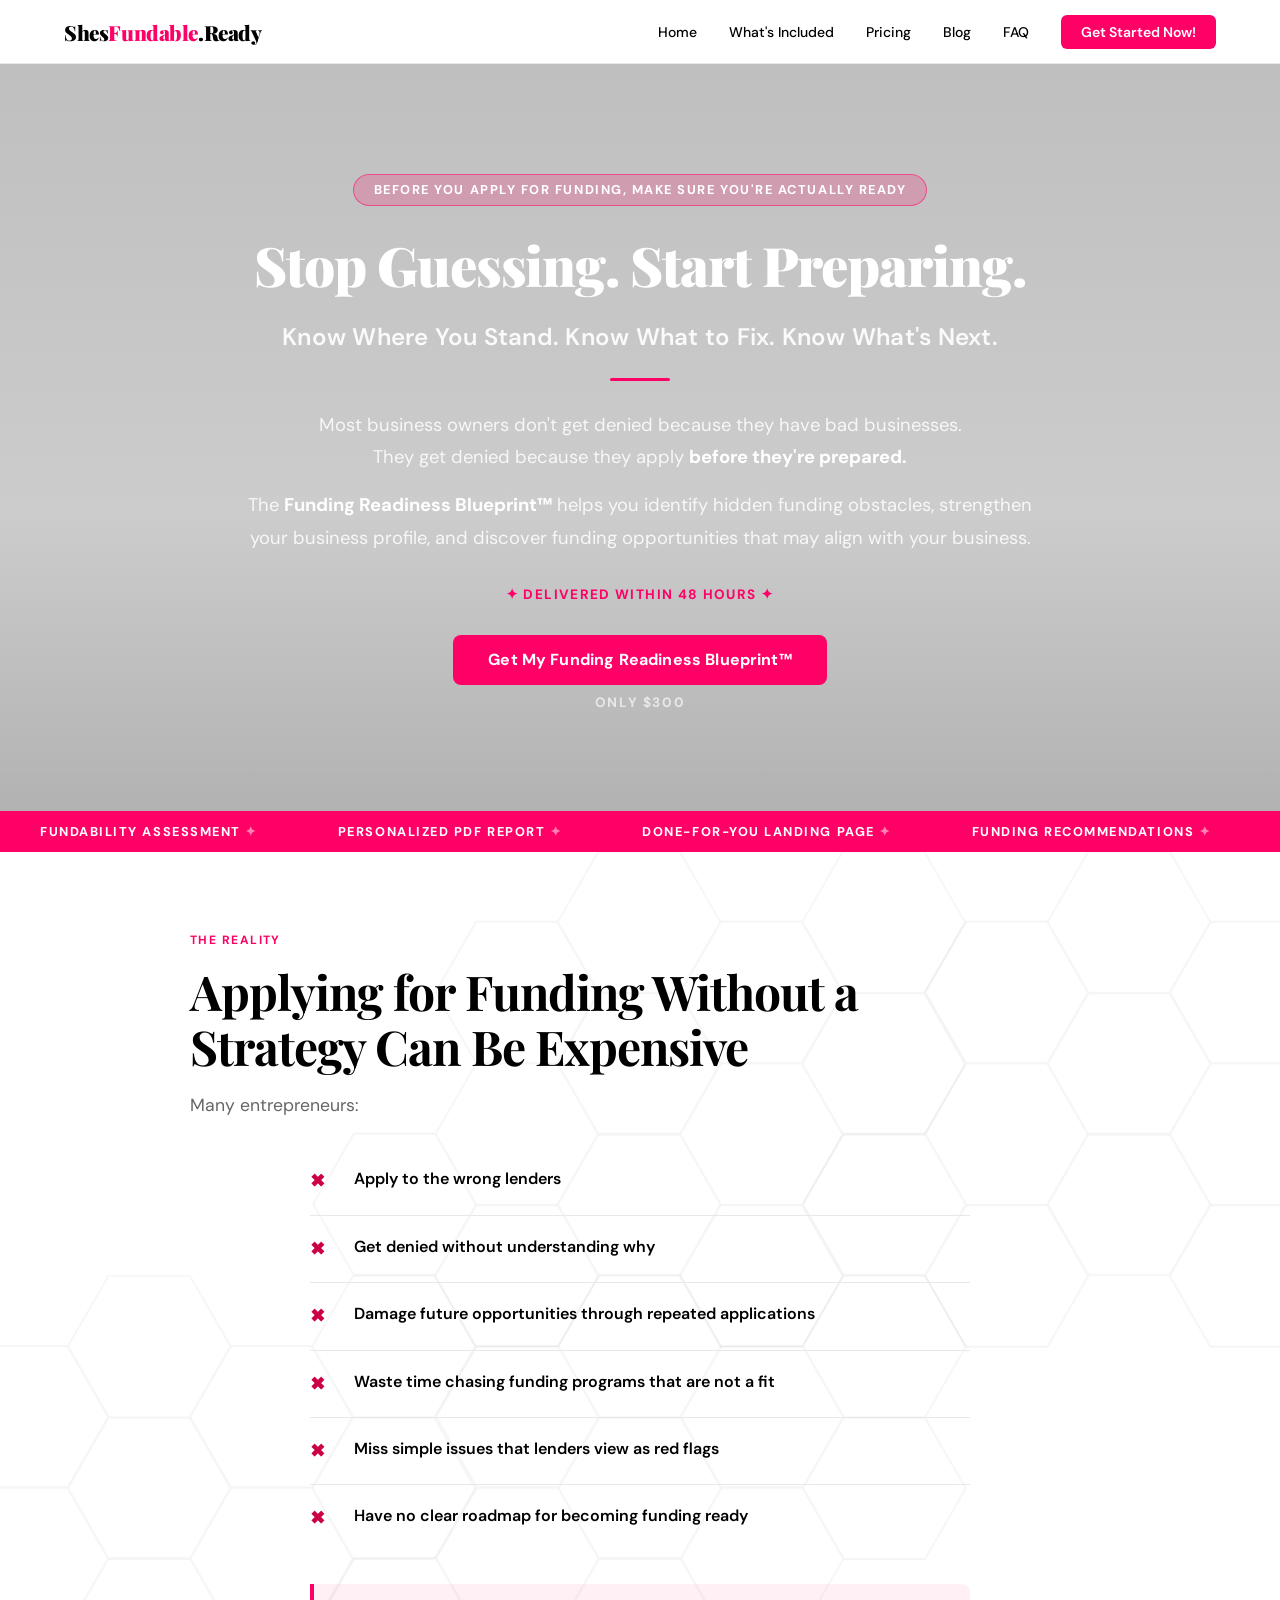
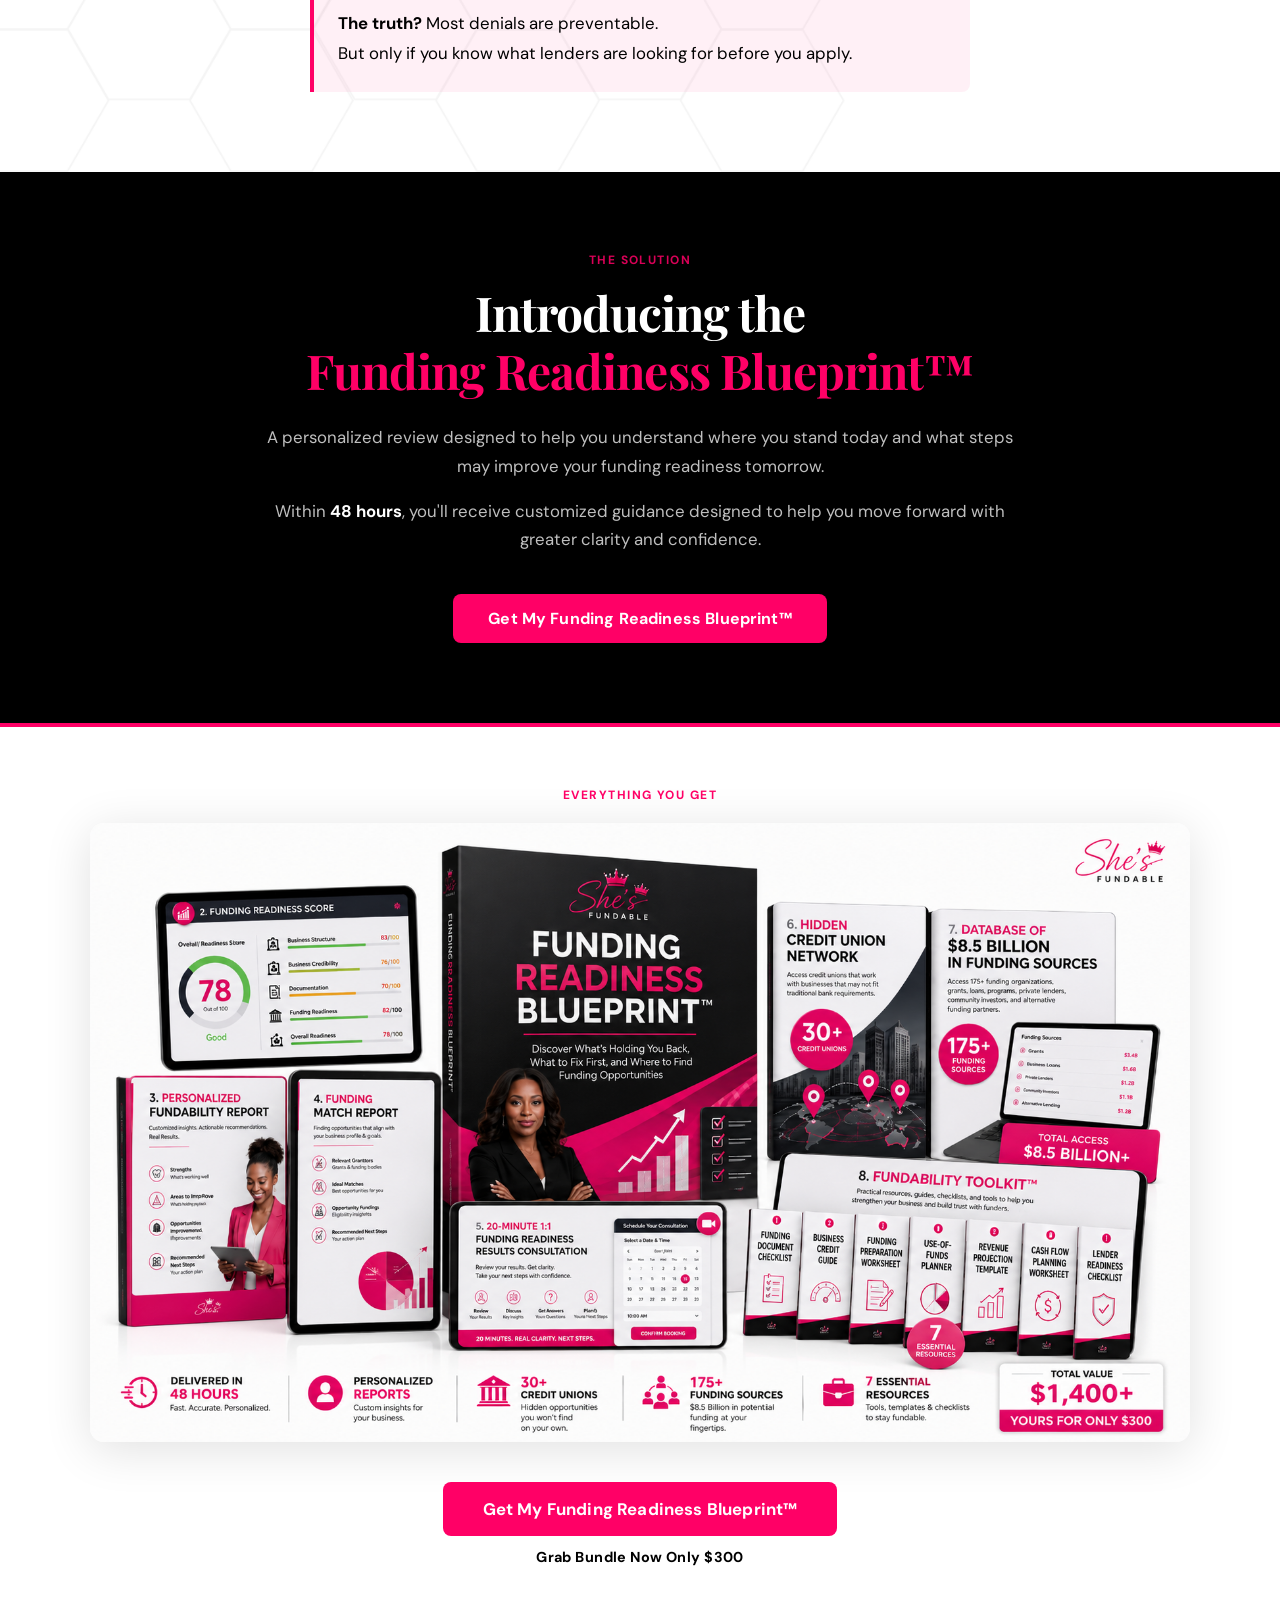
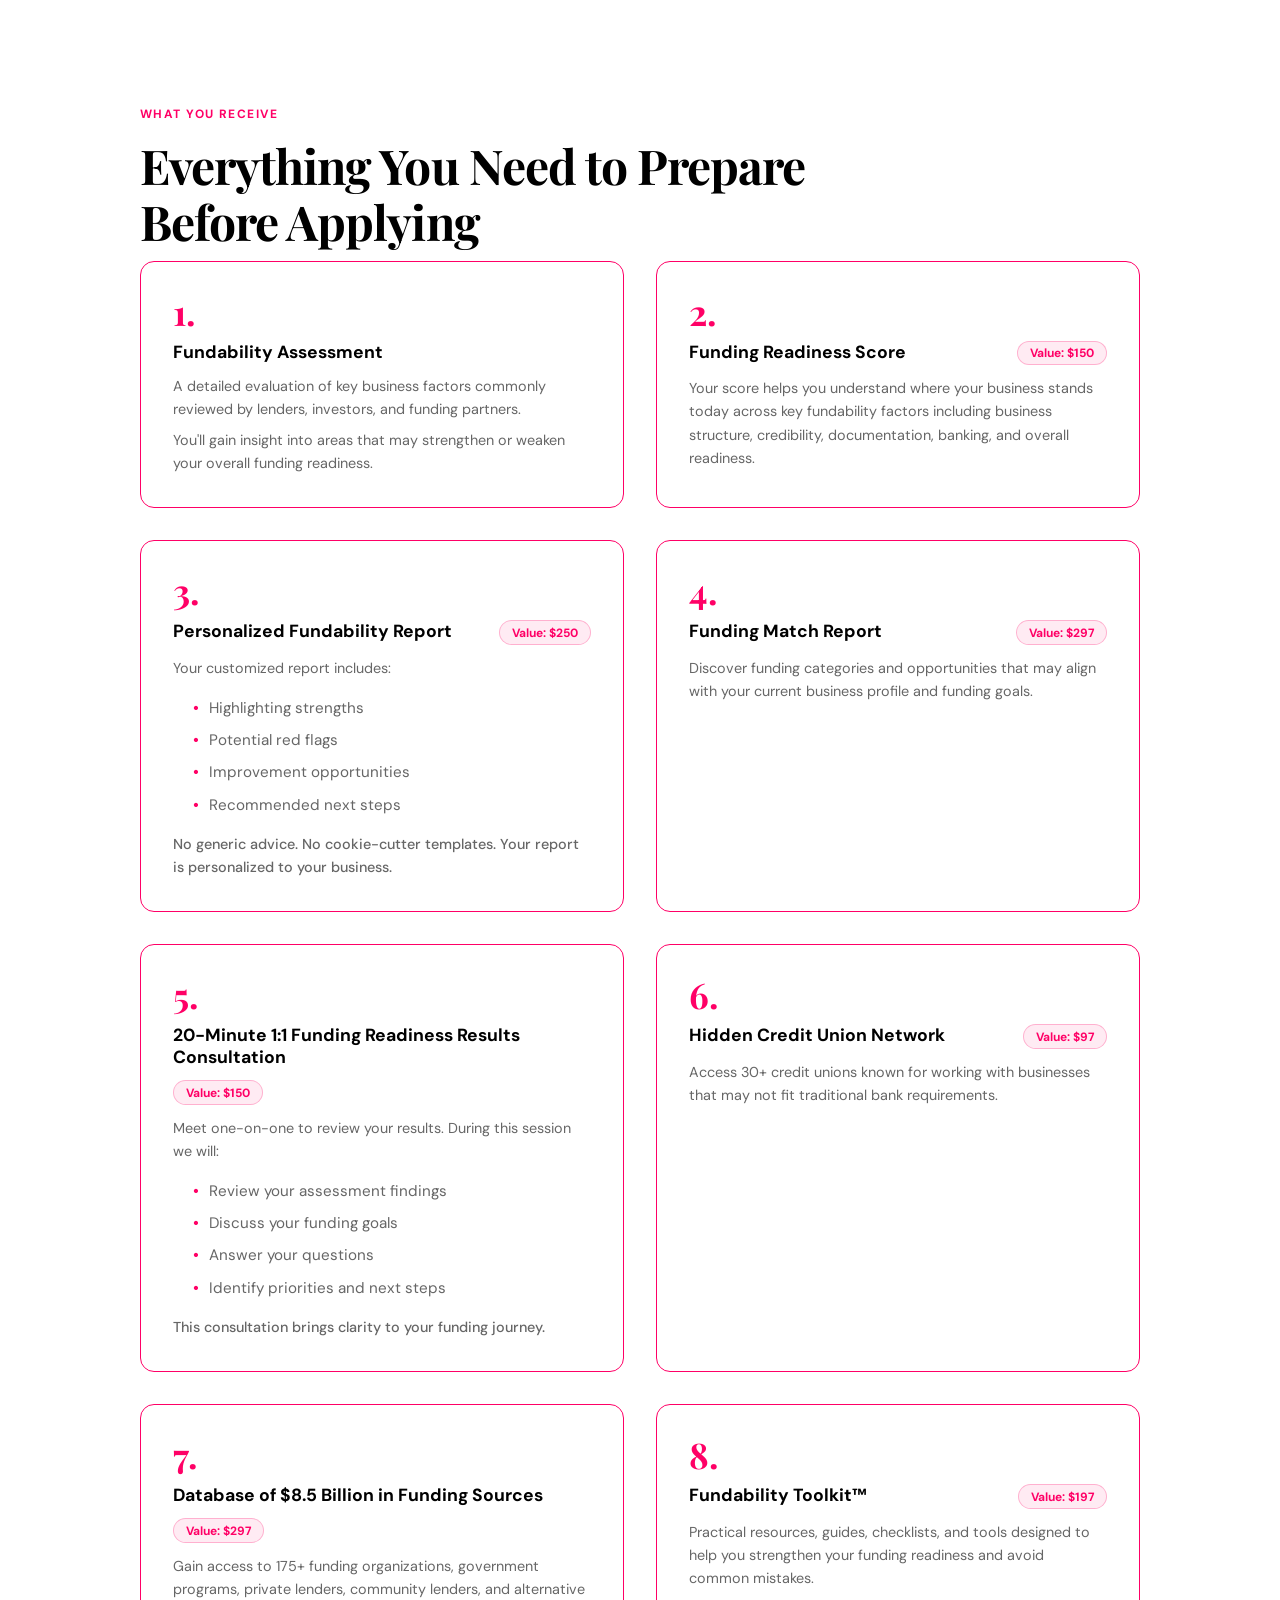
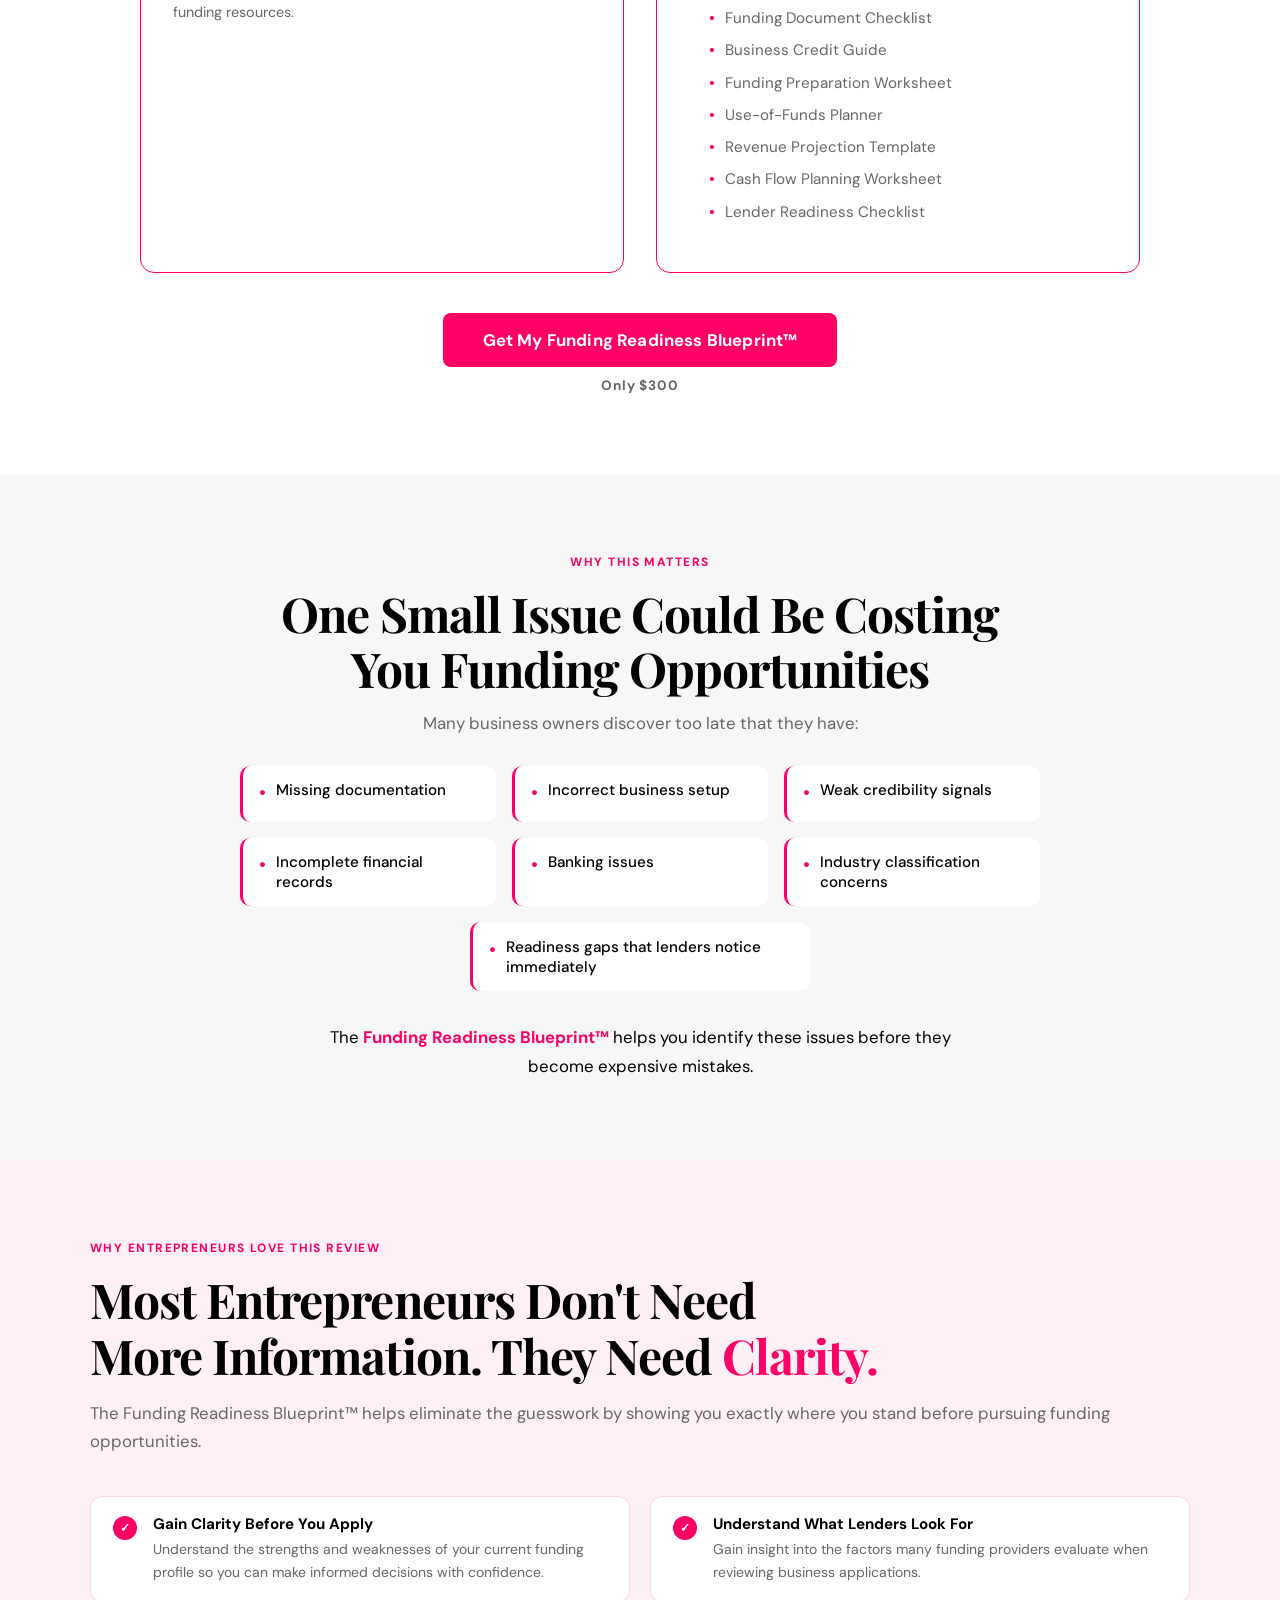
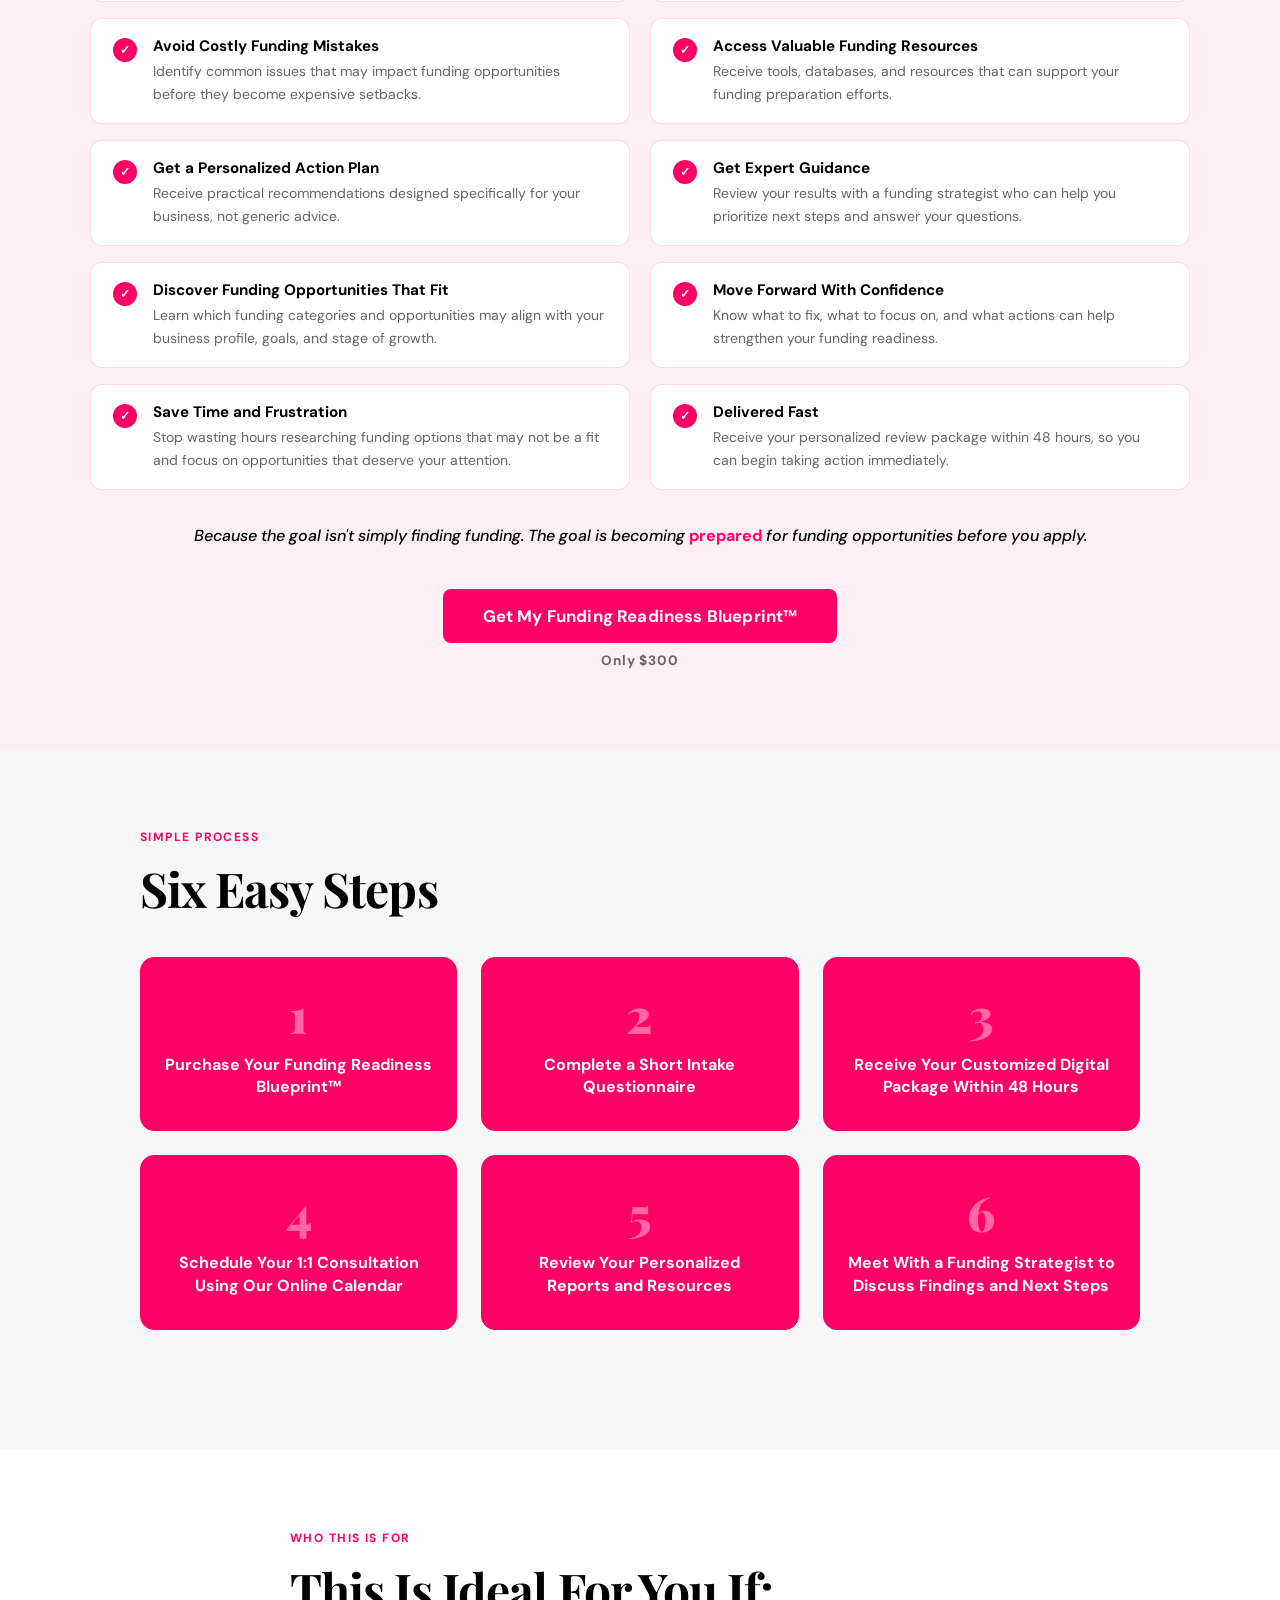
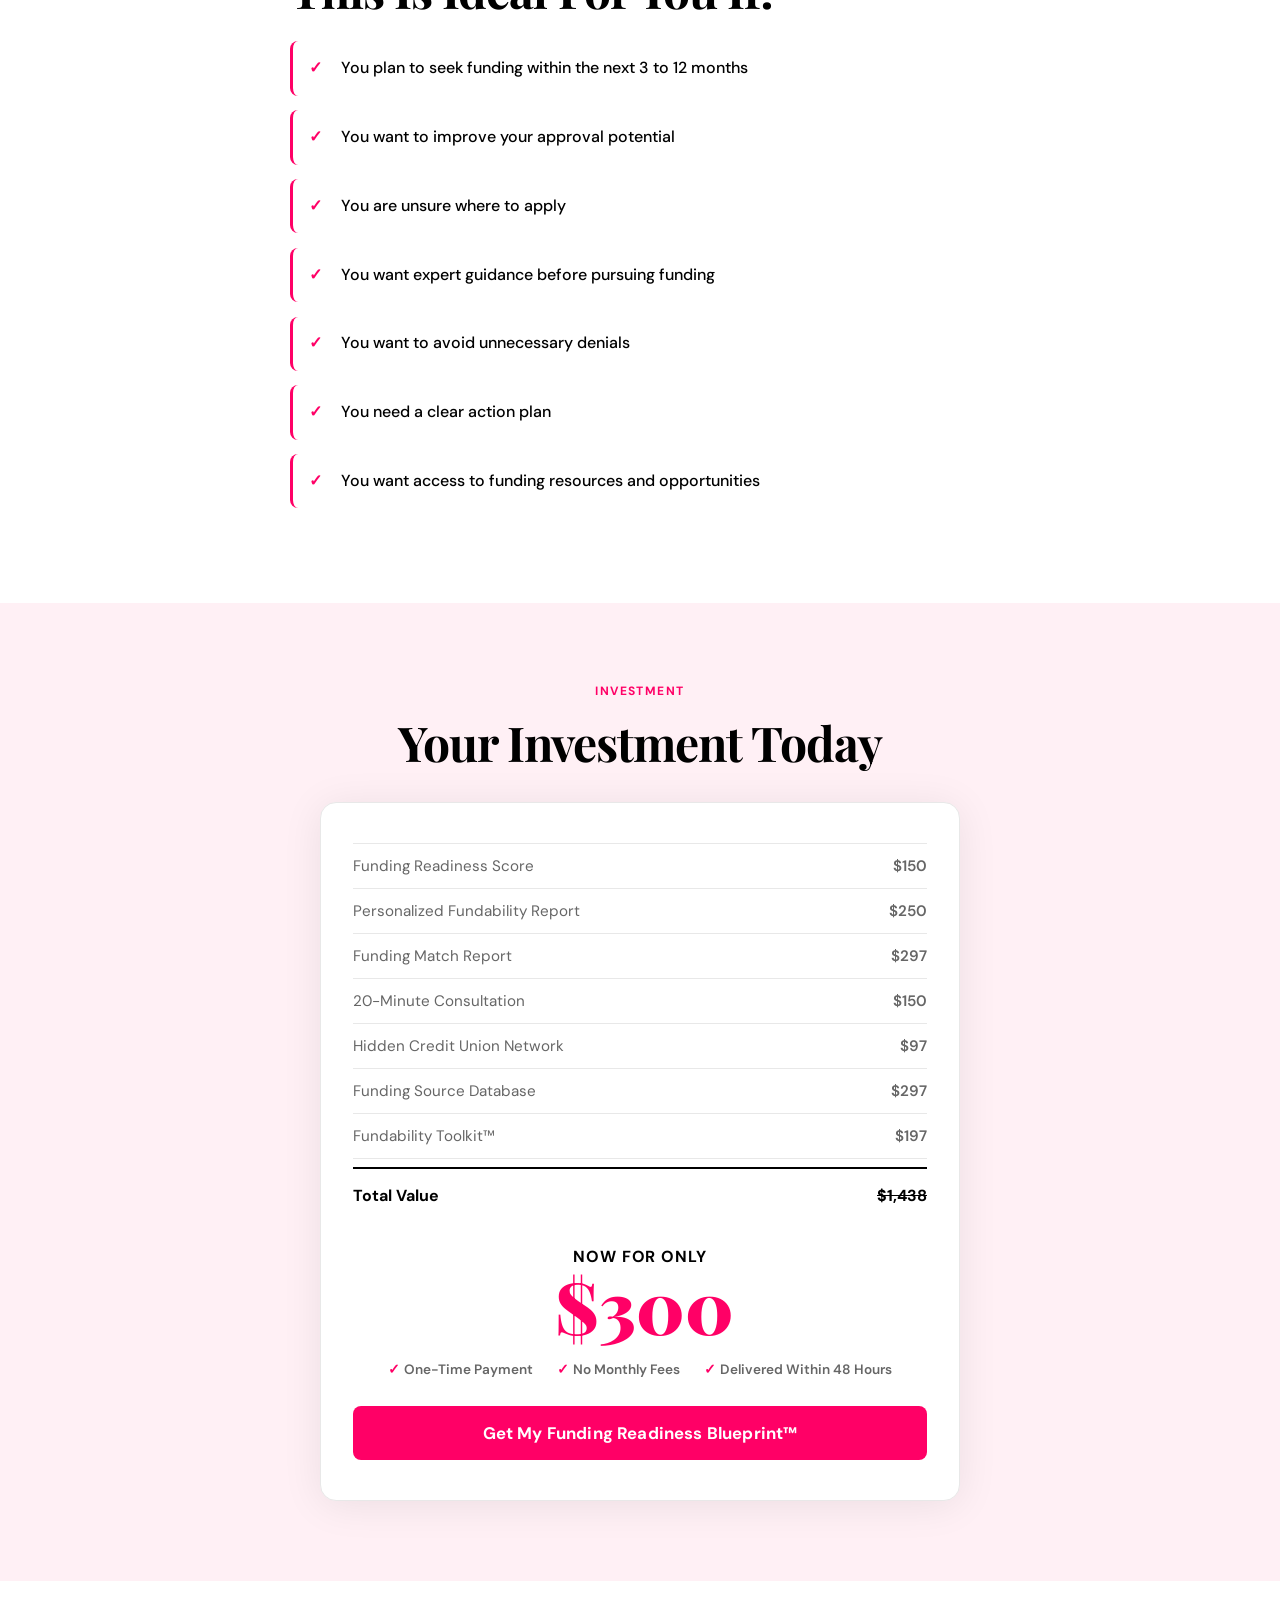
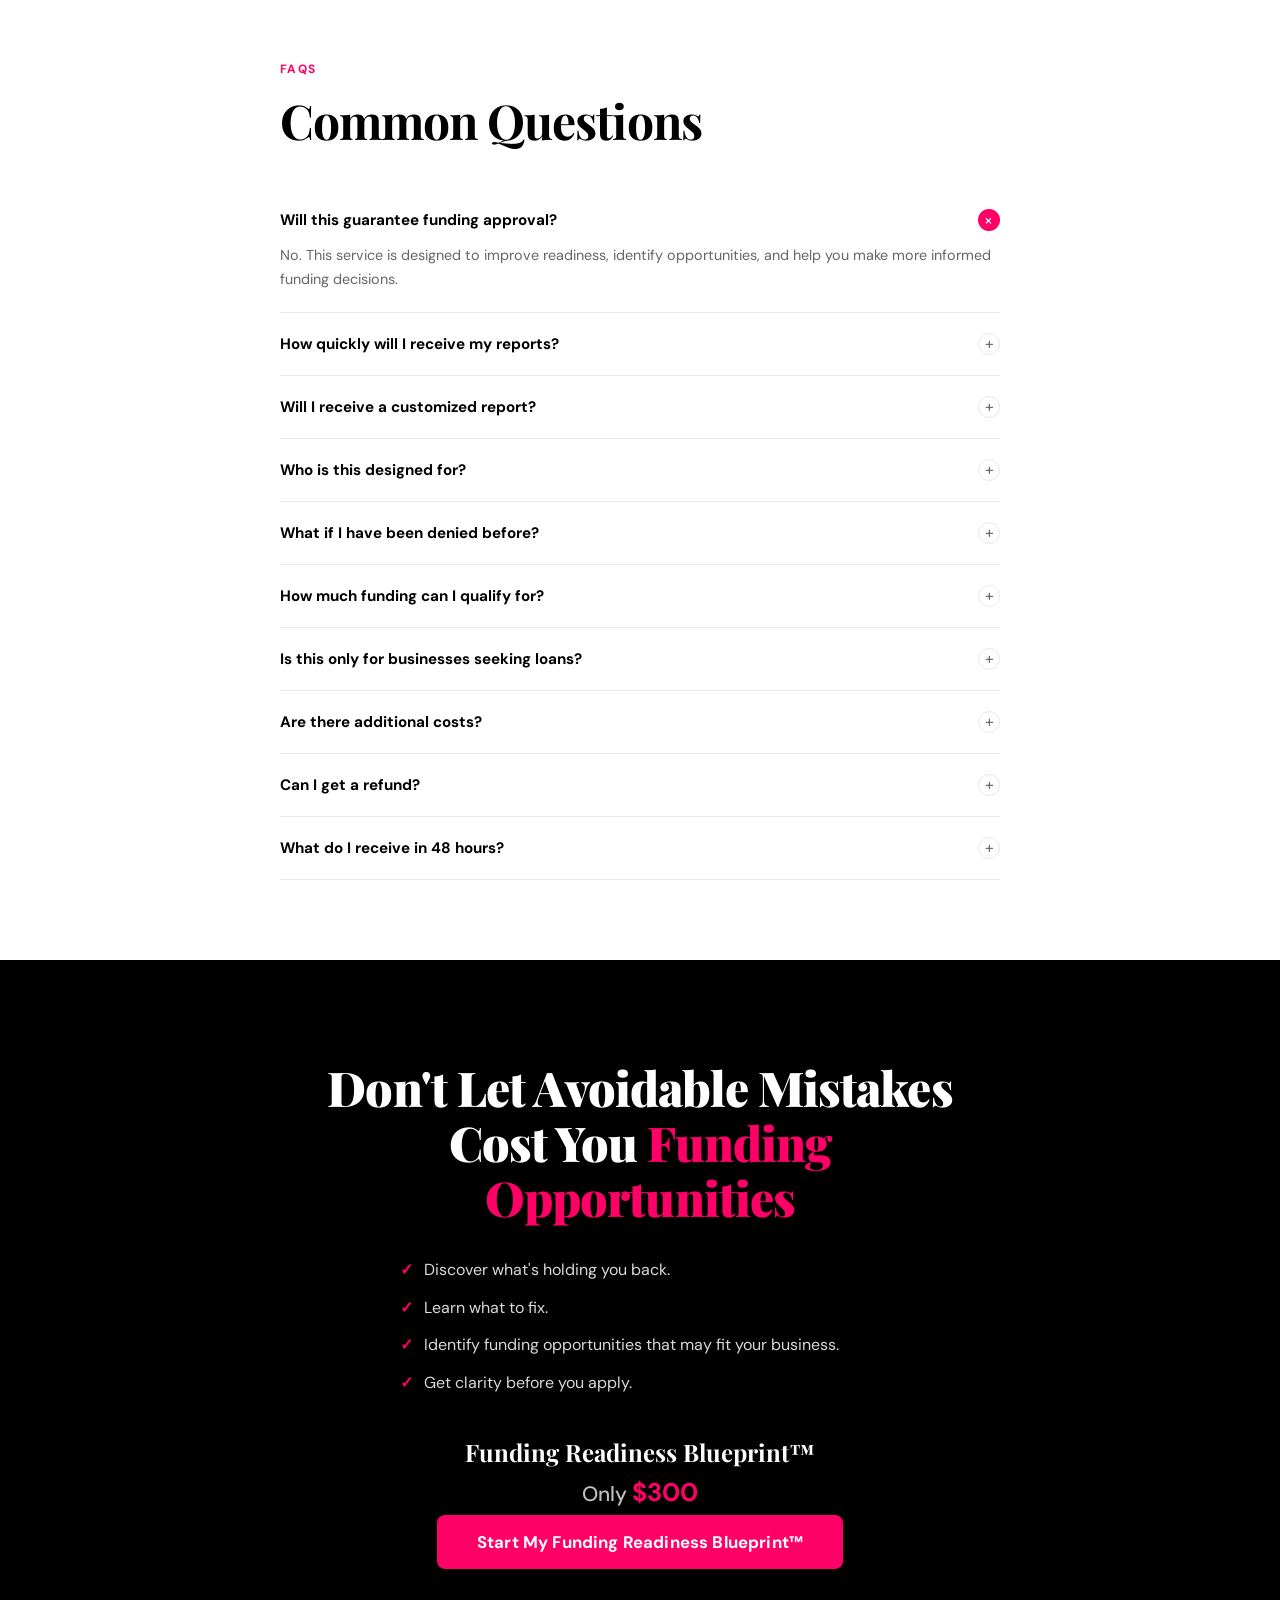
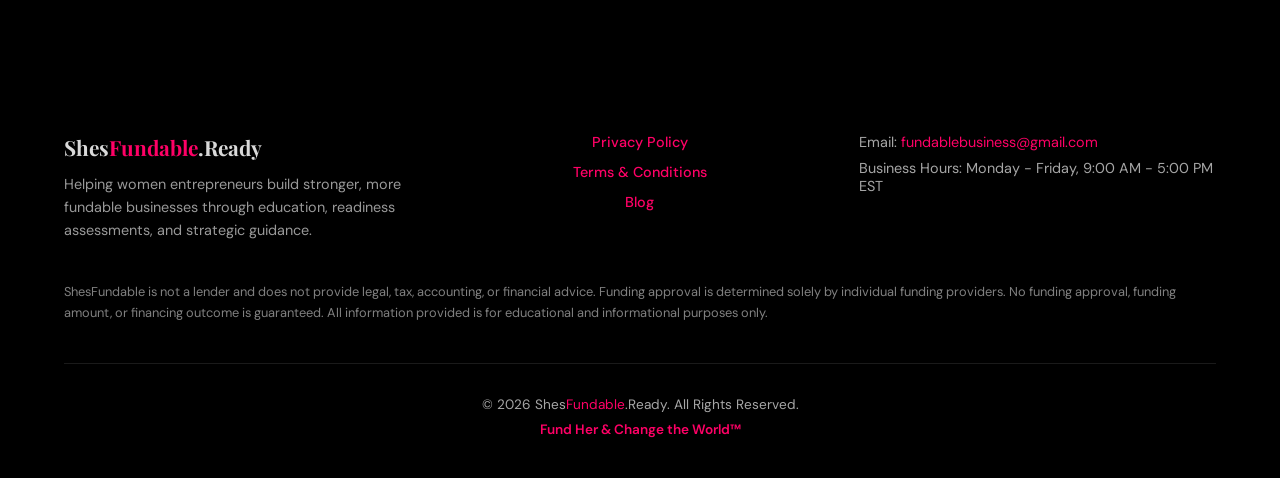
==== commit 7bae9242: "Rename shesfundable-300-offer (1).html to index.html" ====
--- a/index.html
+++ b/index.html
@@ -97,6 +97,13 @@
   }
   .hero h1 em { color: var(--pink); font-style: normal; }
 
+  .hero-tagline {
+    font-size: clamp(1.15rem, 2.2vw, 1.5rem);
+    font-weight: 600; color: rgba(255,255,255,0.9);
+    letter-spacing: 0.01em; line-height: 1.4;
+    margin: 0.75rem auto 1.5rem;
+  }
+
   .hero-divider {
     width: 60px; height: 3px; background: var(--pink);
     margin: 0 auto 1.75rem; border-radius: 2px;
@@ -664,13 +671,14 @@
 <section class="hero" id="hero">
   <div class="hero-inner">
     <p class="hero-pre">Before You Apply for Funding, Make Sure You're Actually Ready</p>
-    <h1>Stop Guessing. Discover What's Holding You Back,<br>What to Fix First, and Where to Find the<br><em>Right Funding Opportunities.</em></h1>
+    <h1>Stop Guessing. Start Preparing.</h1>
+  <p class="hero-tagline">Know Where You Stand. Know What to Fix. Know What's Next.</p>
     <div class="hero-divider"></div>
     <p class="hero-sub">Most business owners don't get denied because they have bad businesses.<br>They get denied because they apply <strong>before they're prepared.</strong></p>
-    <p class="hero-sub hero-sub-2">The <strong>Funding Readiness Snapshot™</strong> helps you identify hidden funding obstacles, strengthen your business profile, and discover funding opportunities that may align with your business.</p>
+    <p class="hero-sub hero-sub-2">The <strong>Funding Readiness Blueprint™</strong> helps you identify hidden funding obstacles, strengthen your business profile, and discover funding opportunities that may align with your business.</p>
     <p class="hero-delivered">✦ Delivered Within 48 Hours ✦</p>
     <div class="hero-cta-wrap">
-      <a href="order.html" class="btn-primary btn-hero">Get My Funding Readiness Snapshot™</a>
+      <a href="order.html" class="btn-primary btn-hero">Get My Funding Readiness Blueprint™</a>
       <p class="hero-price-note">ONLY $300</p>
     </div>
   </div>
@@ -716,10 +724,10 @@
 <section class="solution" id="solution">
   <div class="solution-inner">
     <p class="section-label">The Solution</p>
-    <h2>Introducing the<br><em>Funding Readiness Snapshot™</em></h2>
+    <h2>Introducing the<br><em>Funding Readiness Blueprint™</em></h2>
     <p class="solution-body">A personalized review designed to help you understand where you stand today and what steps may improve your funding readiness tomorrow.</p>
     <p class="solution-body">Within <strong>48 hours</strong>, you'll receive customized guidance designed to help you move forward with greater clarity and confidence.</p>
-    <a href="order.html" class="btn-primary" style="margin-top:1.5rem; font-size:1rem; padding:0.9rem 2.2rem;">Get My Funding Readiness Snapshot™</a>
+    <a href="order.html" class="btn-primary" style="margin-top:1.5rem; font-size:1rem; padding:0.9rem 2.2rem;">Get My Funding Readiness Blueprint™</a>
   </div>
 </section>
 
@@ -727,9 +735,9 @@
 <section class="bundle-section" id="bundle">
   <div class="bundle-inner">
     <p class="section-label" style="text-align:center; margin-bottom:1.25rem;">Everything You Get</p>
-    <img src="bundle-image.png" alt="Funding Readiness Snapshot™ Complete Package" style="width:100%; height:auto; display:block; border-radius:14px; box-shadow: 0 8px 48px rgba(0,0,0,0.12);">
+    <img src="bundle-image.png" alt="Funding Readiness Blueprint™ Complete Package" style="width:100%; height:auto; display:block; border-radius:14px; box-shadow: 0 8px 48px rgba(0,0,0,0.12);">
     <div class="section-cta-wrap">
-      <a href="order.html" class="btn-primary" style="font-size:1.05rem; padding:1rem 2.5rem;">Get My Funding Readiness Snapshot™</a>
+      <a href="order.html" class="btn-primary" style="font-size:1.05rem; padding:1rem 2.5rem;">Get My Funding Readiness Blueprint™</a>
       <p style="margin-top:0.75rem; font-size:0.9rem; font-weight:700; color:var(--black); letter-spacing:0.03em;">Grab Bundle Now Only $300</p>
     </div>
   </div>
@@ -852,7 +860,7 @@
       </div>
     </div>
     <div class="section-cta-wrap">
-      <a href="order.html" class="btn-primary" style="font-size:1.05rem; padding:1rem 2.5rem;">Get My Funding Readiness Snapshot™</a>
+      <a href="order.html" class="btn-primary" style="font-size:1.05rem; padding:1rem 2.5rem;">Get My Funding Readiness Blueprint™</a>
       <p class="section-price-note">Only $300</p>
     </div>
   </div>
@@ -873,7 +881,7 @@
       <div class="matters-item"><span class="matters-dot">•</span>Industry classification concerns</div>
       <div class="matters-item matters-item-full"><span class="matters-dot">•</span>Readiness gaps that lenders notice immediately</div>
     </div>
-    <p class="why-matters-closing">The <strong>Funding Readiness Snapshot™</strong> helps you identify these issues before they become expensive mistakes.</p>
+    <p class="why-matters-closing">The <strong>Funding Readiness Blueprint™</strong> helps you identify these issues before they become expensive mistakes.</p>
   </div>
 </section>
 
@@ -882,7 +890,7 @@
   <div class="why-love-inner">
     <p class="section-label">Why Entrepreneurs Love This Review</p>
     <h2>Most Entrepreneurs Don't Need<br>More Information. They Need <em>Clarity.</em></h2>
-    <p class="clarity-closing">The Funding Readiness Snapshot™ helps eliminate the guesswork by showing you exactly where you stand before pursuing funding opportunities.</p>
+    <p class="clarity-closing">The Funding Readiness Blueprint™ helps eliminate the guesswork by showing you exactly where you stand before pursuing funding opportunities.</p>
 
     <div style="display:flex; flex-direction:row; gap:1.25rem; width:100%; margin-top:2.5rem; align-items:flex-start;">
 
@@ -968,7 +976,7 @@
 
     <p class="why-love-closing">Because the goal isn't simply finding funding. The goal is becoming <strong>prepared</strong> for funding opportunities before you apply.</p>
     <div class="section-cta-wrap">
-      <a href="order.html" class="btn-primary" style="font-size:1.05rem; padding:1rem 2.5rem;">Get My Funding Readiness Snapshot™</a>
+      <a href="order.html" class="btn-primary" style="font-size:1.05rem; padding:1rem 2.5rem;">Get My Funding Readiness Blueprint™</a>
       <p class="section-price-note">Only $300</p>
     </div>
   </div>
@@ -982,7 +990,7 @@
     <div class="process-grid">
       <div class="process-step">
         <div class="process-num">1</div>
-        <h4>Purchase Your Funding Readiness Snapshot™</h4>
+        <h4>Purchase Your Funding Readiness Blueprint™</h4>
       </div>
       <div class="process-step">
         <div class="process-num">2</div>
@@ -1078,7 +1086,7 @@
         <li>Delivered Within 48 Hours</li>
       </ul>
 
-      <a href="order.html" class="btn-primary" style="width:100%; text-align:center; font-size:1.05rem; padding:1rem;">Get My Funding Readiness Snapshot™</a>
+      <a href="order.html" class="btn-primary" style="width:100%; text-align:center; font-size:1.05rem; padding:1rem;">Get My Funding Readiness Blueprint™</a>
     </div>
   </div>
 </section>
@@ -1131,13 +1139,13 @@
 
     <div class="faq-item">
       <div class="faq-q">Can I get a refund?<span class="arrow">+</span></div>
-      <div class="faq-a">Due to the customized nature of the Funding Readiness Snapshot™ and the immediate delivery of digital resources, all sales are final and no refunds will be provided once work has commenced and delivered.</div>
+      <div class="faq-a">Due to the customized nature of the Funding Readiness Blueprint™ and the immediate delivery of digital resources, all sales are final and no refunds will be provided once work has commenced and delivered.</div>
     </div>
 
     <div class="faq-item">
       <div class="faq-q">What do I receive in 48 hours?<span class="arrow">+</span></div>
       <div class="faq-a">
-        <p style="margin-bottom:1rem;">Your customized Funding Readiness Snapshot™ digital package is prepared using the information you provide on your completed intake form about your business and funding goals. Within 48 hours, you'll receive:</p>
+        <p style="margin-bottom:1rem;">Your customized Funding Readiness Blueprint™ digital package is prepared using the information you provide on your completed intake form about your business and funding goals. Within 48 hours, you'll receive:</p>
         <div class="faq-deliverables">
           <div class="faq-deliverable">
             <span class="faq-check">✔</span>
@@ -1186,9 +1194,9 @@
       <li>Identify funding opportunities that may fit your business.</li>
       <li>Get clarity before you apply.</li>
     </ul>
-    <p class="cta-product">Funding Readiness Snapshot™</p>
+    <p class="cta-product">Funding Readiness Blueprint™</p>
     <p class="cta-subline">Only <em>$300</em></p>
-    <a href="order.html" class="btn-primary" style="font-size:1.05rem; padding:1rem 2.5rem;">Start My Funding Readiness Snapshot™</a>
+    <a href="order.html" class="btn-primary" style="font-size:1.05rem; padding:1rem 2.5rem;">Start My Funding Readiness Blueprint™</a>
   </div>
 </section>
 
